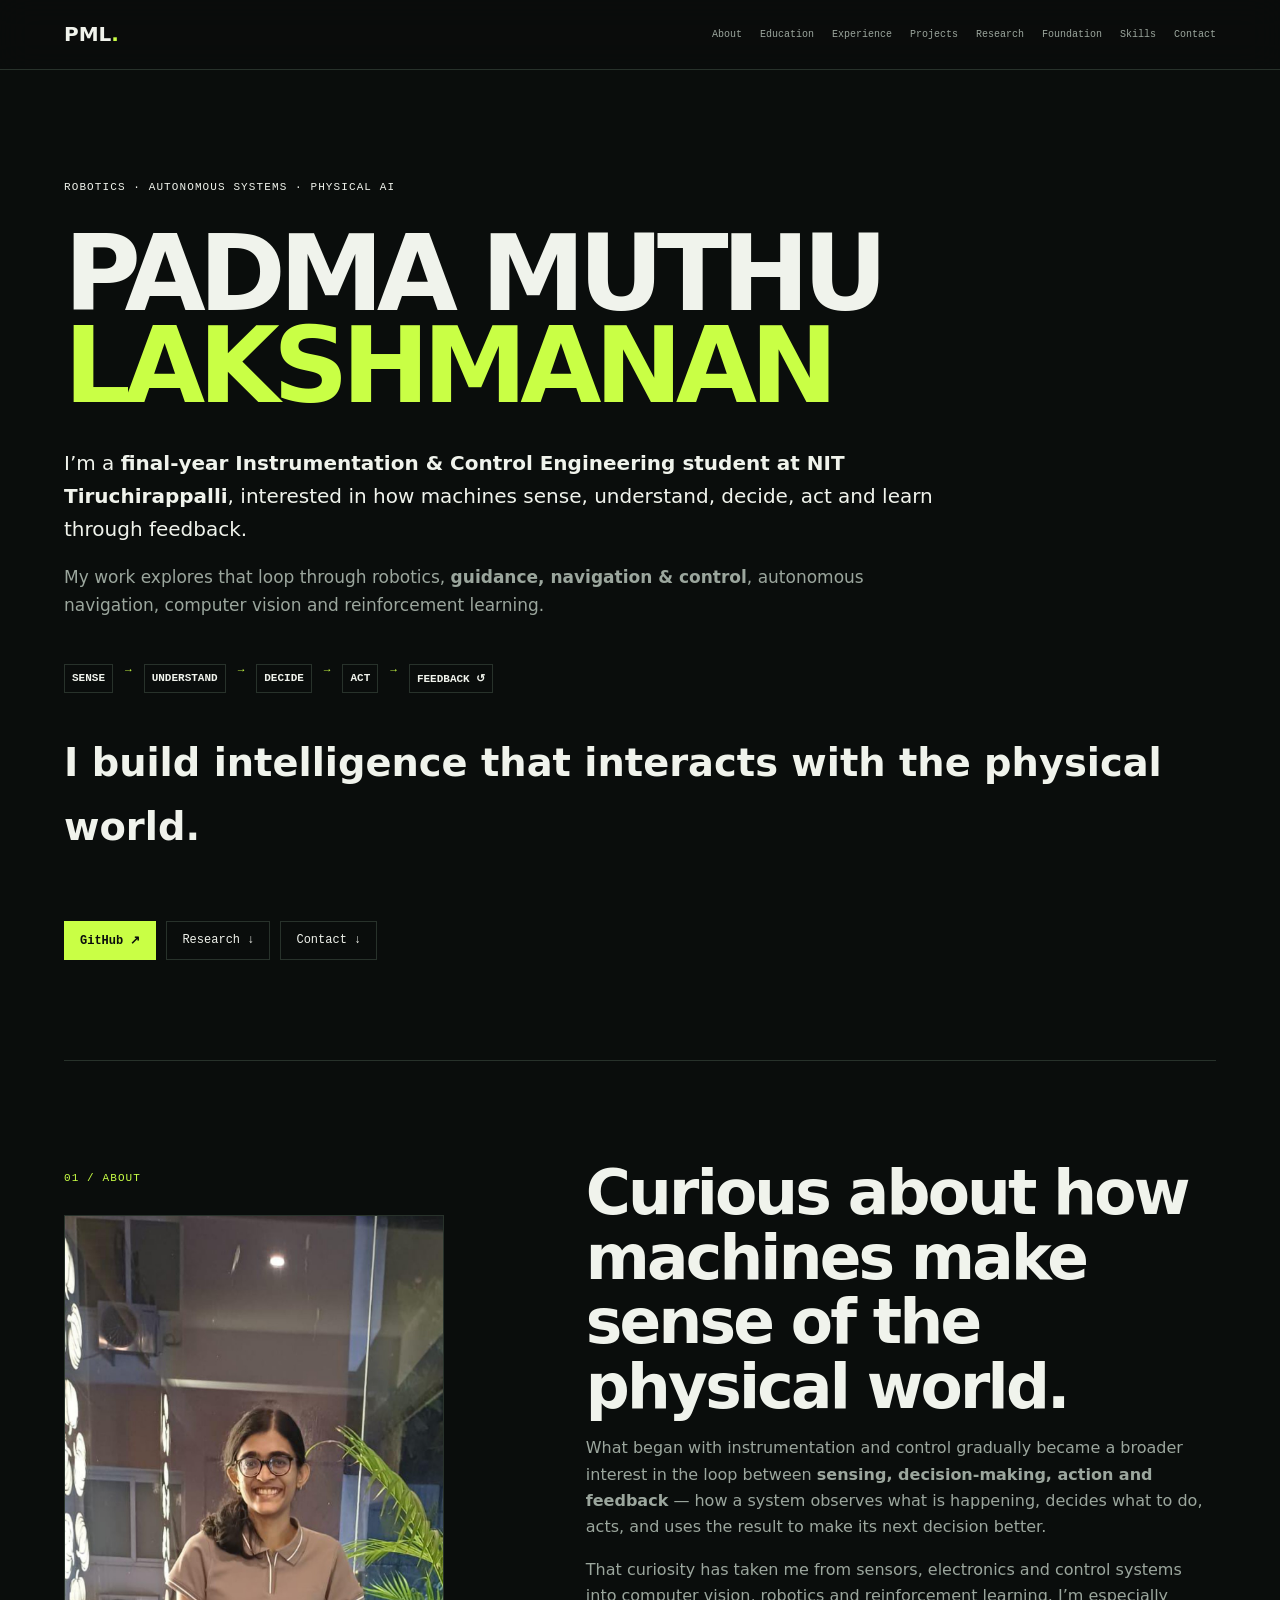
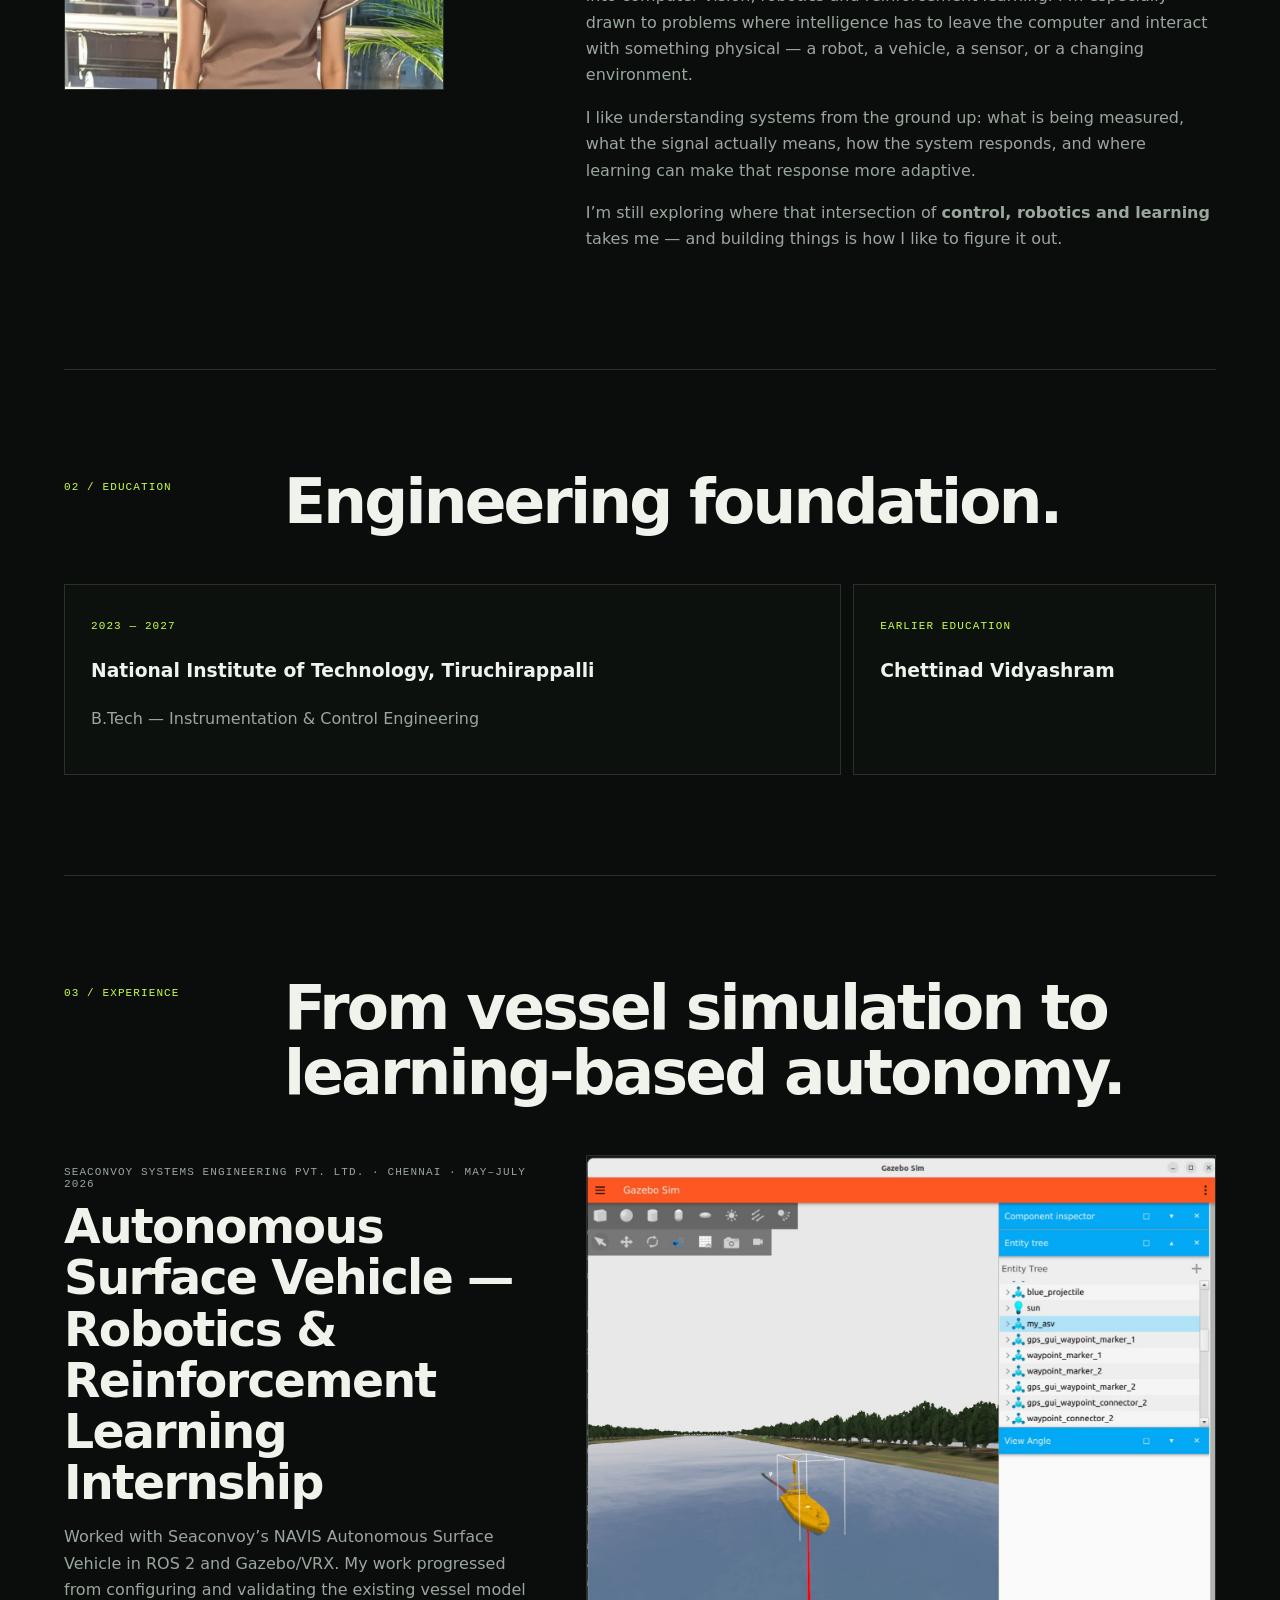
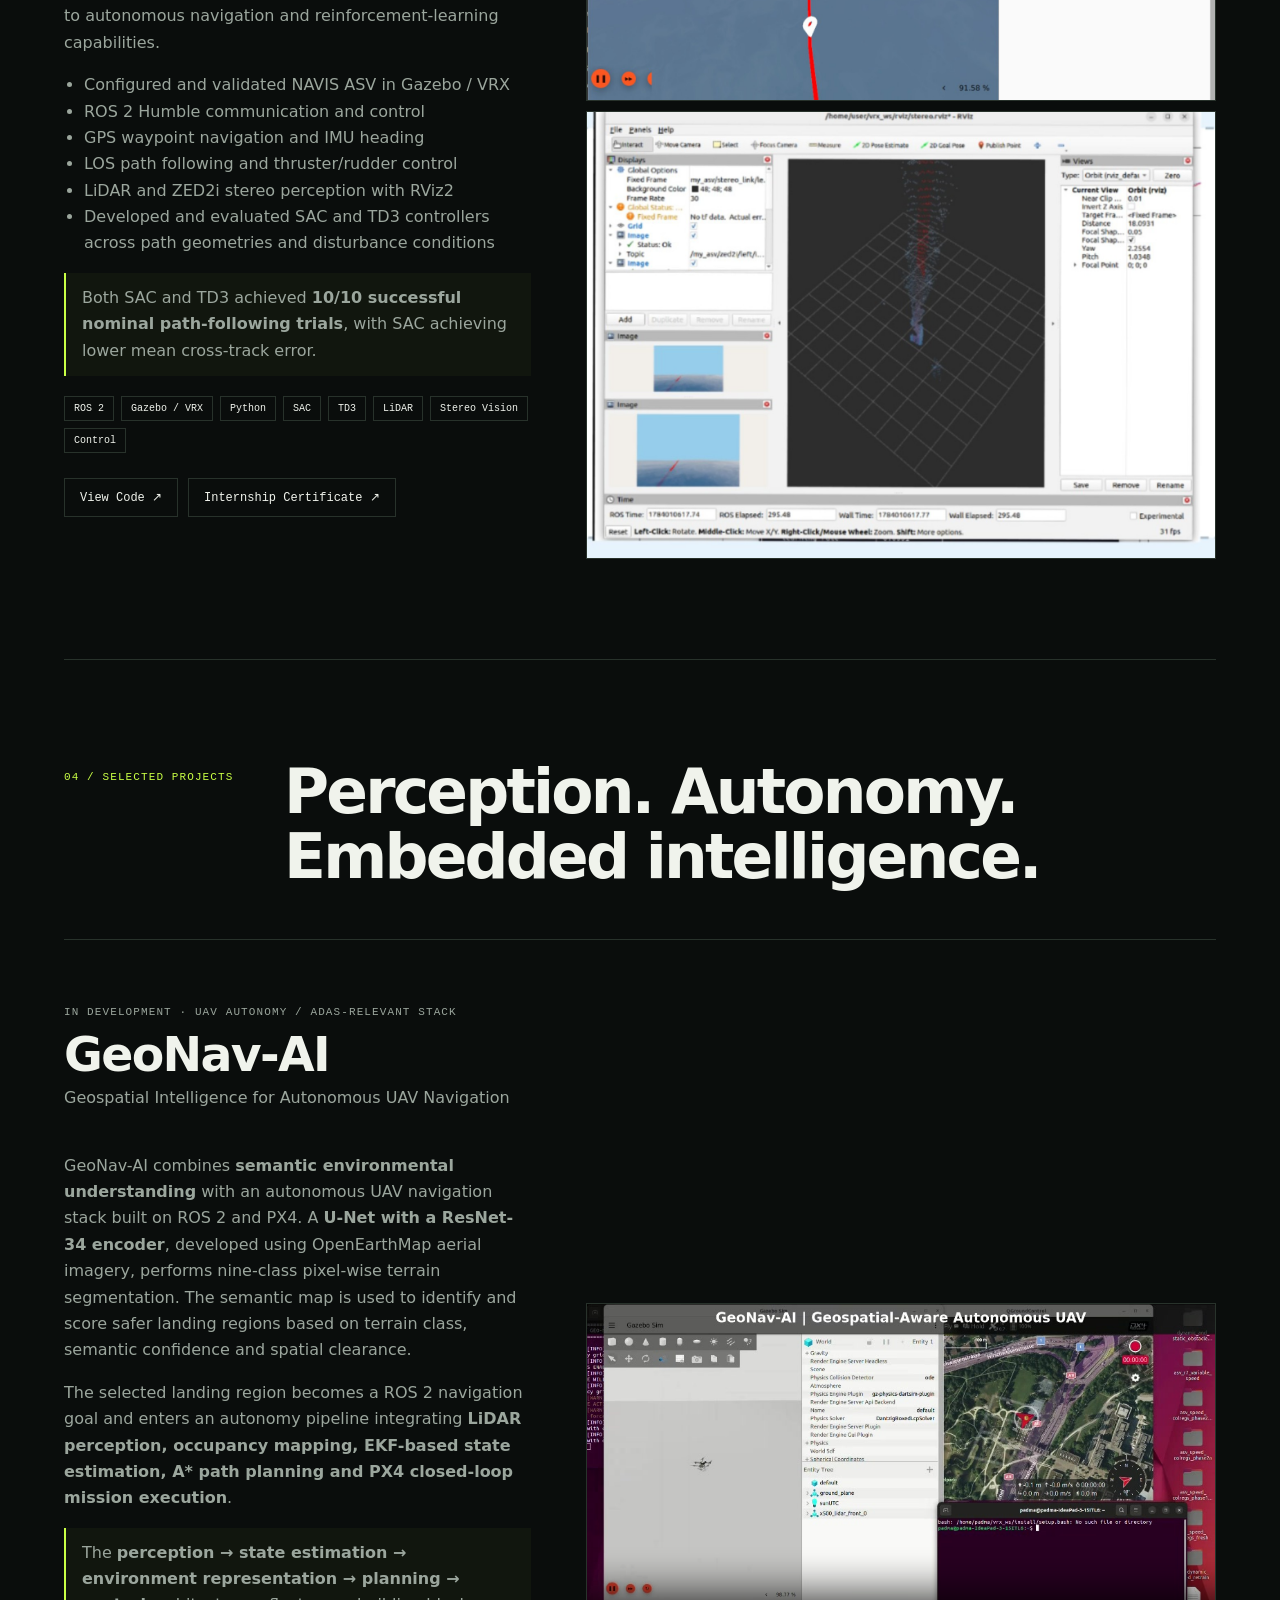
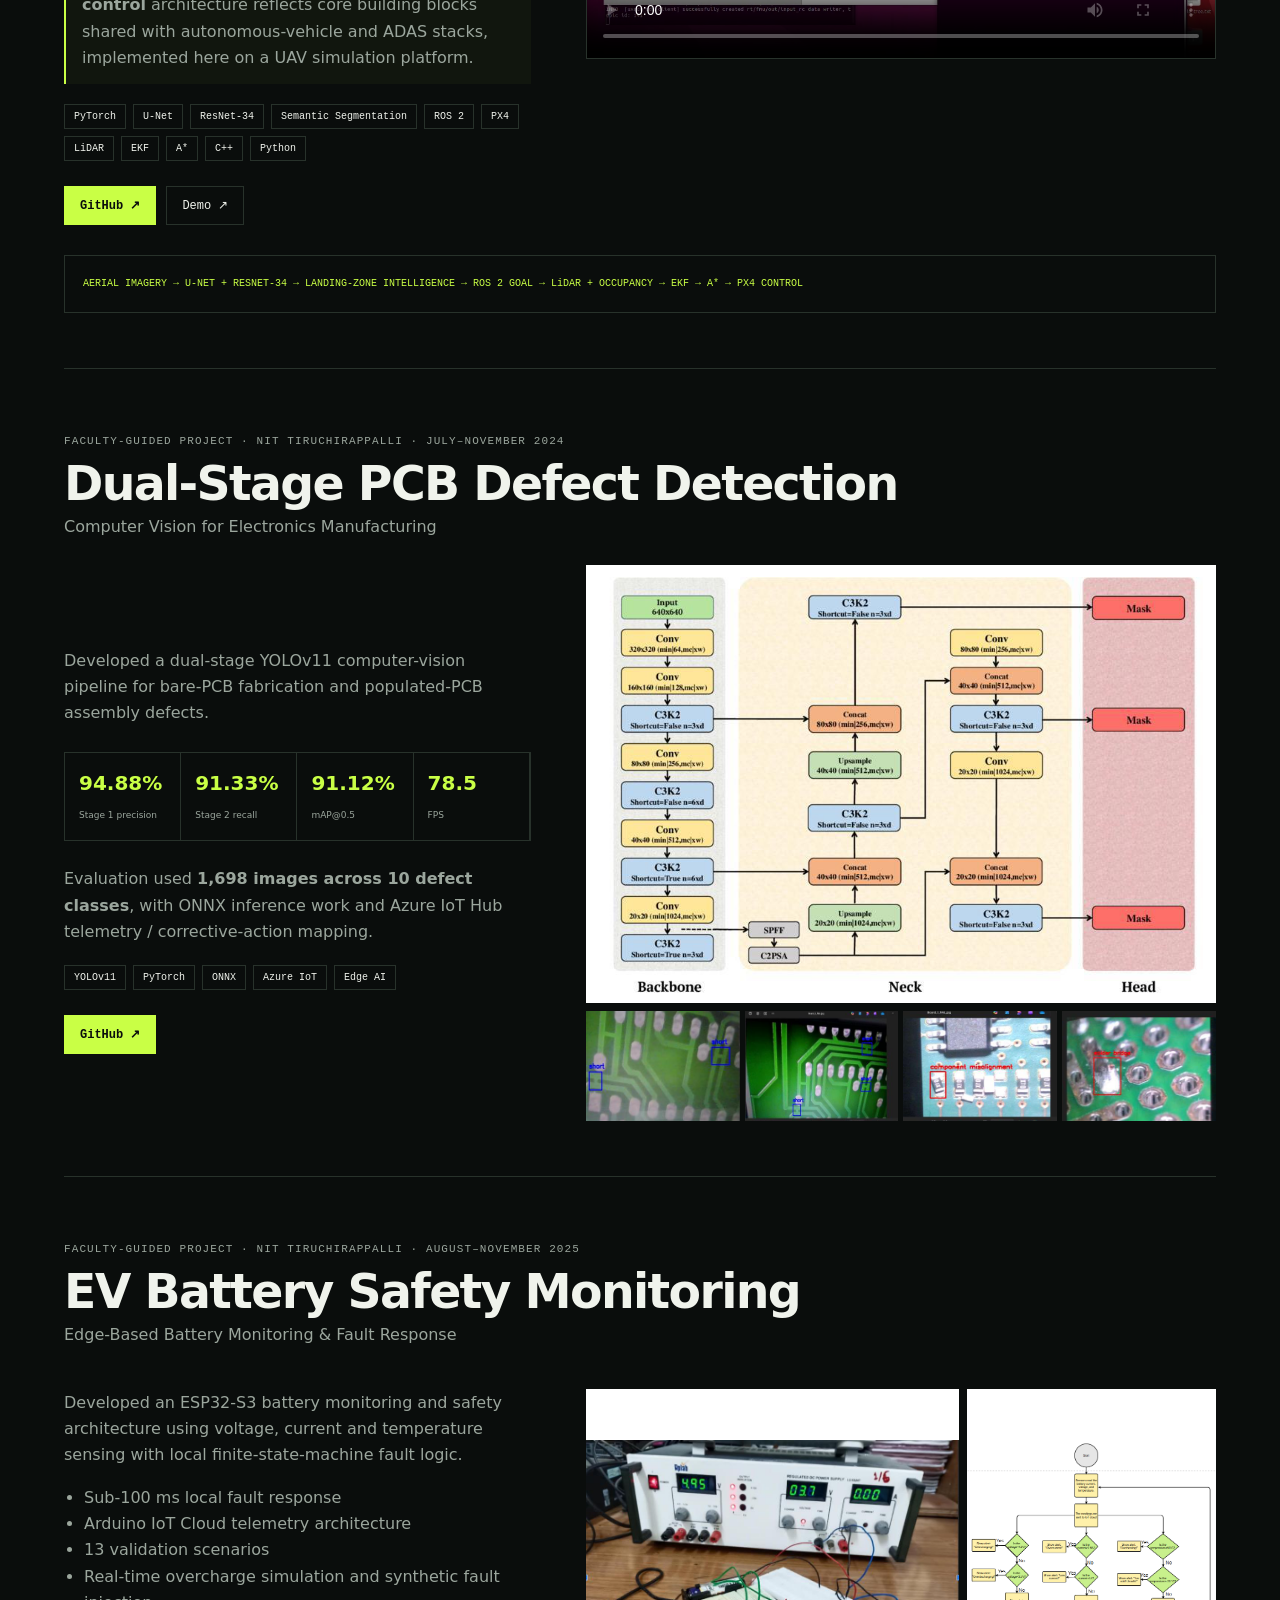
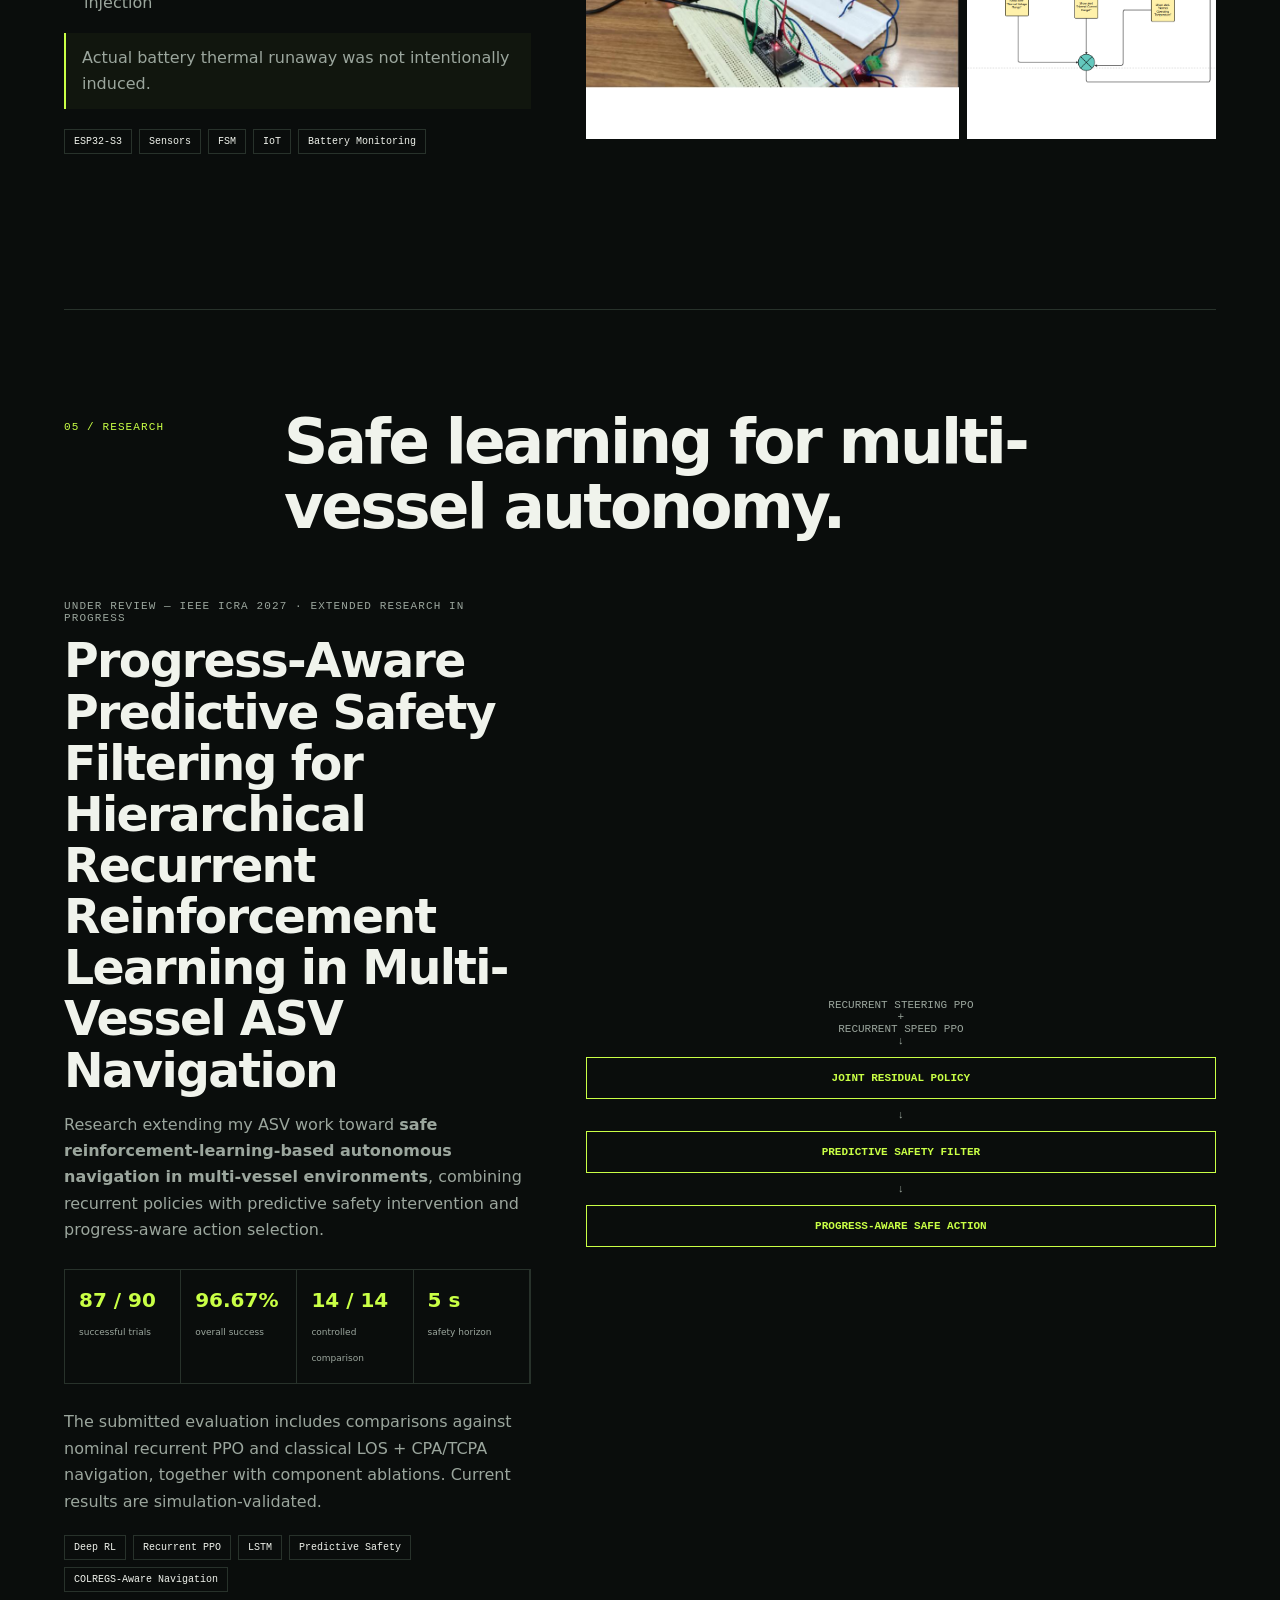
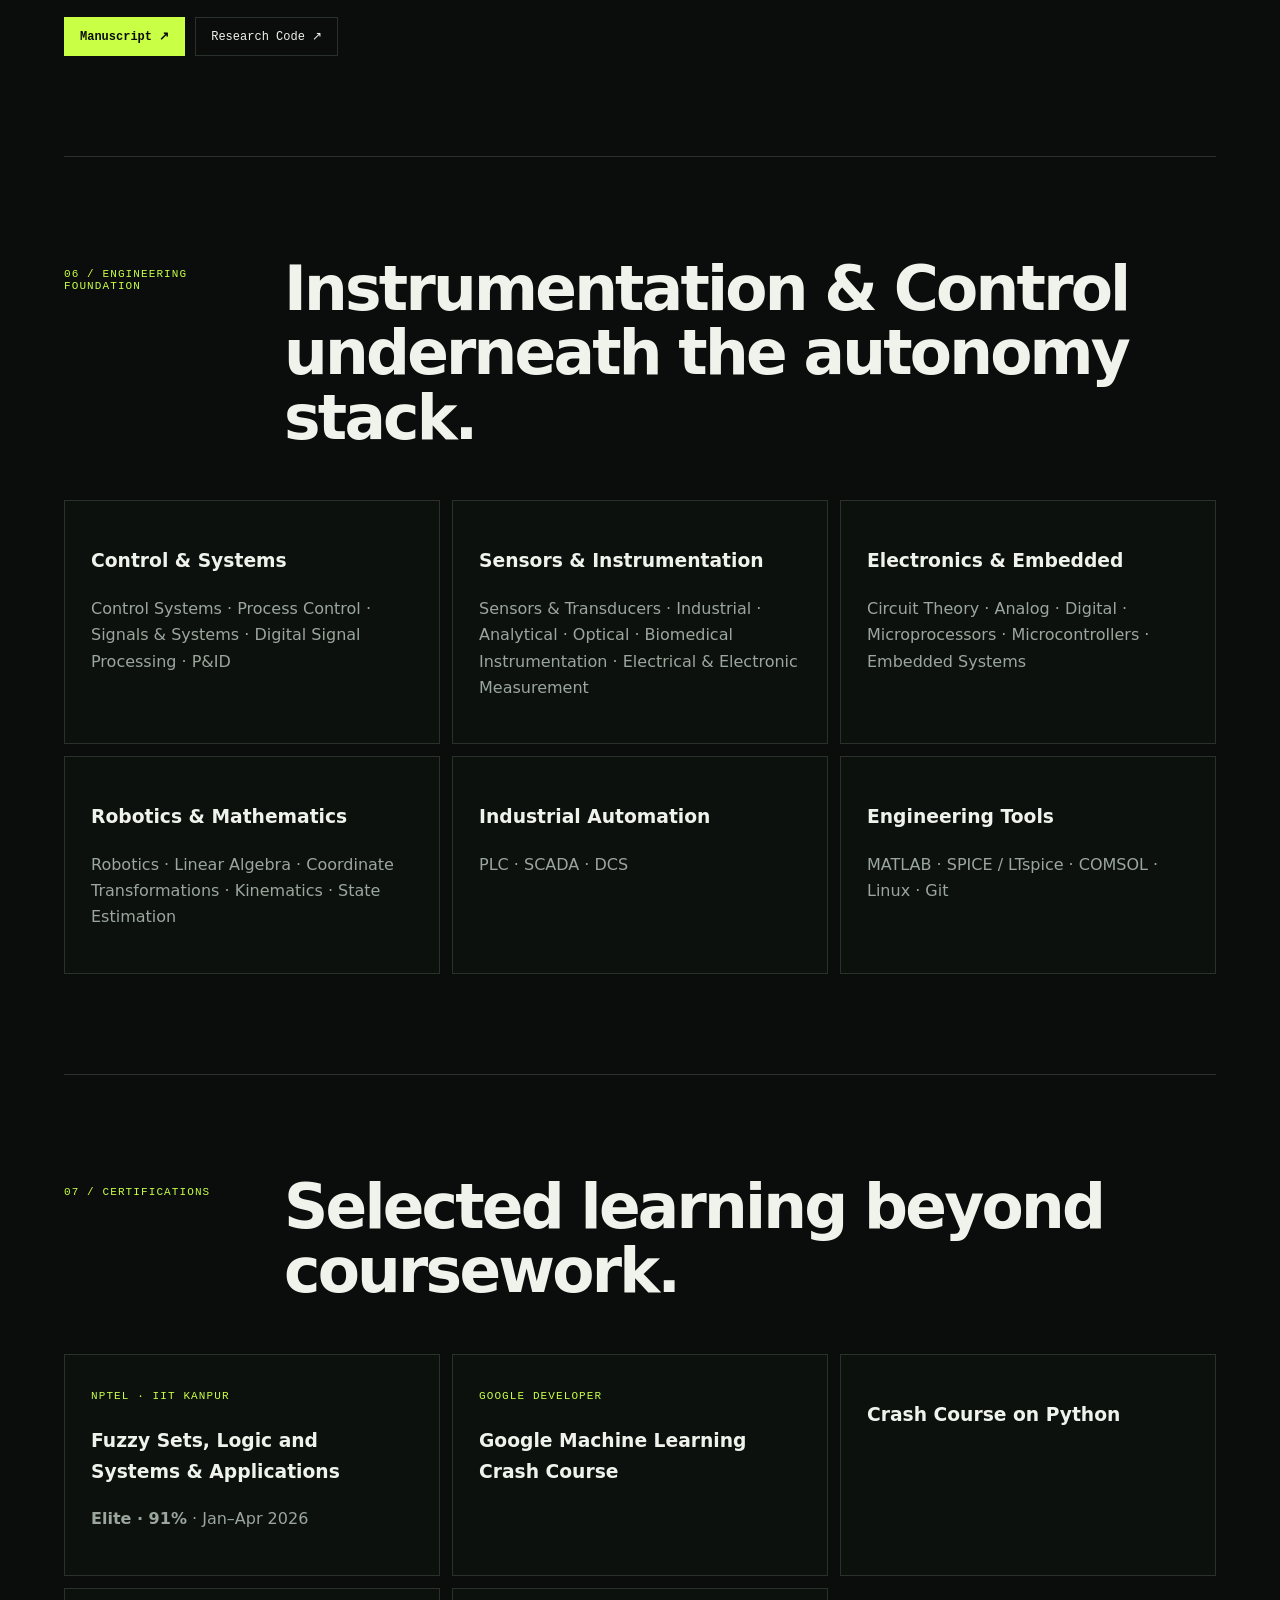
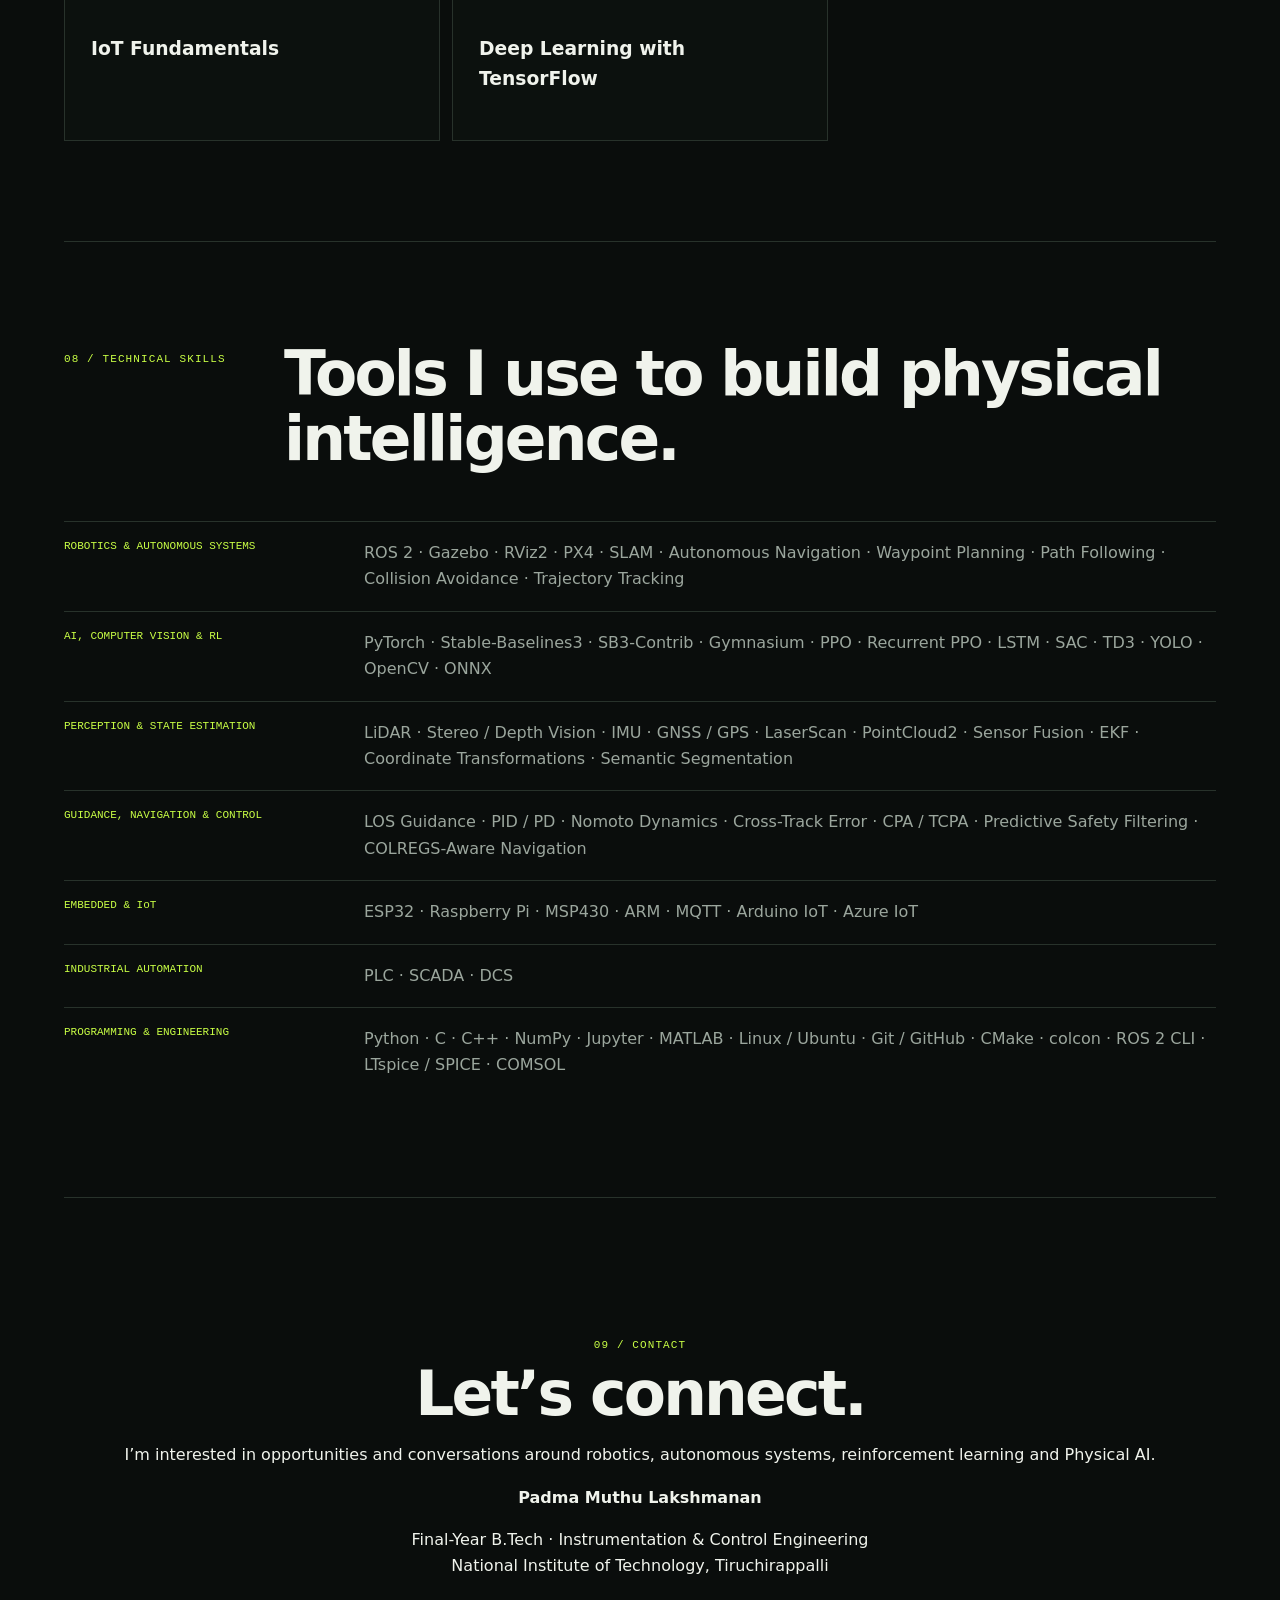
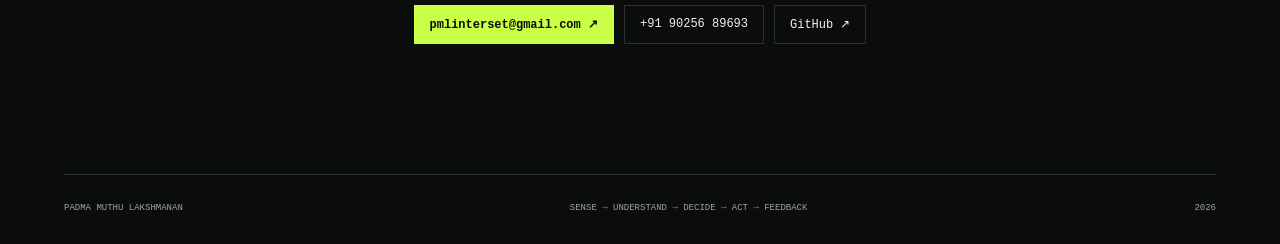
==== index.html @ 785130b7 "Add files via upload" ====
<!doctype html><html lang="en"><head><meta charset="utf-8"><meta name="viewport" content="width=device-width,initial-scale=1"><meta name="description" content="Padma Muthu Lakshmanan — Robotics, Autonomous Systems and Physical AI"><title>Padma Muthu Lakshmanan | Robotics · Autonomous Systems · Physical AI</title><link rel="stylesheet" href="styles.css"></head><body>
<header><a class="logo" href="#home">PML<span>.</span></a><button class="menu" aria-label="Open navigation">MENU</button><nav><a href="#about">About</a><a href="#education">Education</a><a href="#experience">Experience</a><a href="#projects">Projects</a><a href="#research">Research</a><a href="#foundation">Foundation</a><a href="#skills">Skills</a><a href="#contact">Contact</a></nav></header>
<main>
<section id="home" class="hero"><p class="eyebrow">ROBOTICS · AUTONOMOUS SYSTEMS · PHYSICAL AI</p><h1>Padma Muthu<br><span>Lakshmanan</span></h1><p class="heroText">I’m a <strong>final-year Instrumentation &amp; Control Engineering student at NIT Tiruchirappalli</strong>, interested in how machines sense, understand, decide, act and learn through feedback.</p><p class="heroSub">My work explores that loop through robotics, <strong>guidance, navigation &amp; control</strong>, autonomous navigation, computer vision and reinforcement learning.</p><div class="loop"><b>SENSE</b><i>→</i><b>UNDERSTAND</b><i>→</i><b>DECIDE</b><i>→</i><b>ACT</b><i>→</i><b>FEEDBACK ↺</b></div><p class="statement">I build intelligence that interacts with the physical world.</p><div class="actions"><a class="btn primary" href="https://github.com/Padma1320" target="_blank">GitHub ↗</a><a class="btn" href="#research">Research ↓</a><a class="btn" href="#contact">Contact ↓</a></div></section>
<section id="about" class="split"><div><p class="sectionNo">01 / ABOUT</p><img class="portrait" src="portrait.jpg" alt="Padma Muthu Lakshmanan"></div><div class="prose"><h2>Curious about how machines make sense of the physical world.</h2><p>What began with instrumentation and control gradually became a broader interest in the loop between <strong>sensing, decision-making, action and feedback</strong> — how a system observes what is happening, decides what to do, acts, and uses the result to make its next decision better.</p><p>That curiosity has taken me from sensors, electronics and control systems into computer vision, robotics and reinforcement learning. I’m especially drawn to problems where intelligence has to leave the computer and interact with something physical — a robot, a vehicle, a sensor, or a changing environment.</p><p>I like understanding systems from the ground up: what is being measured, what the signal actually means, how the system responds, and where learning can make that response more adaptive.</p><p>I’m still exploring where that intersection of <strong>control, robotics and learning</strong> takes me — and building things is how I like to figure it out.</p></div></section>
<section id="education"><div class="sectionHead"><p class="sectionNo">02 / EDUCATION</p><h2>Engineering foundation.</h2></div><div class="cards"><article><small>2023 — 2027</small><h3>National Institute of Technology, Tiruchirappalli</h3><p>B.Tech — Instrumentation &amp; Control Engineering</p></article><article><small>EARLIER EDUCATION</small><h3>Chettinad Vidyashram</h3></article></div></section>
<section id="experience"><div class="sectionHead"><p class="sectionNo">03 / EXPERIENCE</p><h2>From vessel simulation to learning-based autonomy.</h2></div><article class="feature"><div><p class="status">SEACONVOY SYSTEMS ENGINEERING PVT. LTD. · CHENNAI · MAY–JULY 2026</p><h3>Autonomous Surface Vehicle — Robotics &amp; Reinforcement Learning Internship</h3><p>Worked with Seaconvoy’s NAVIS Autonomous Surface Vehicle in ROS 2 and Gazebo/VRX. My work progressed from configuring and validating the existing vessel model to autonomous navigation and reinforcement-learning capabilities.</p><ul><li>Configured and validated NAVIS ASV in Gazebo / VRX</li><li>ROS 2 Humble communication and control</li><li>GPS waypoint navigation and IMU heading</li><li>LOS path following and thruster/rudder control</li><li>LiDAR and ZED2i stereo perception with RViz2</li><li>Developed and evaluated SAC and TD3 controllers across path geometries and disturbance conditions</li></ul><p class="callout">Both SAC and TD3 achieved <strong>10/10 successful nominal path-following trials</strong>, with SAC achieving lower mean cross-track error.</p><div class="tags"><span>ROS 2</span><span>Gazebo / VRX</span><span>Python</span><span>SAC</span><span>TD3</span><span>LiDAR</span><span>Stereo Vision</span><span>Control</span></div><div class="actions"><a class="btn" href="https://github.com/Padma1320/Autonomous-surface-vehicle-in-VRX-internship-" target="_blank">View Code ↗</a><a class="btn" href="seaconvoy-internship-certificate.pdf" target="_blank">Internship Certificate ↗</a></div></div><div class="visuals"><img src="asv-waypoint.jpg" alt="NAVIS ASV waypoint navigation"><img src="asv-rviz.jpg" alt="ASV perception in RViz"></div></article></section>
<section id="projects"><div class="sectionHead"><p class="sectionNo">04 / SELECTED PROJECTS</p><h2>Perception. Autonomy. Embedded intelligence.</h2></div>
<article class="project"><p class="status">IN DEVELOPMENT · UAV AUTONOMY / ADAS-RELEVANT STACK</p><h3>GeoNav-AI</h3><h4>Geospatial Intelligence for Autonomous UAV Navigation</h4><div class="two"><div><p>GeoNav-AI combines <strong>semantic environmental understanding</strong> with an autonomous UAV navigation stack built on ROS 2 and PX4. A <strong>U-Net with a ResNet-34 encoder</strong>, developed using OpenEarthMap aerial imagery, performs nine-class pixel-wise terrain segmentation. The semantic map is used to identify and score safer landing regions based on terrain class, semantic confidence and spatial clearance.</p><p>The selected landing region becomes a ROS 2 navigation goal and enters an autonomy pipeline integrating <strong>LiDAR perception, occupancy mapping, EKF-based state estimation, A* path planning and PX4 closed-loop mission execution</strong>.</p><p class="callout">The <strong>perception → state estimation → environment representation → planning → control</strong> architecture reflects core building blocks shared with autonomous-vehicle and ADAS stacks, implemented here on a UAV simulation platform.</p><div class="tags"><span>PyTorch</span><span>U-Net</span><span>ResNet-34</span><span>Semantic Segmentation</span><span>ROS 2</span><span>PX4</span><span>LiDAR</span><span>EKF</span><span>A*</span><span>C++</span><span>Python</span></div><div class="actions"><a class="btn primary" href="https://github.com/Padma1320/geonavigation-for-aerial-drone" target="_blank">GitHub ↗</a><a class="btn" href="geonav-demo.mp4" target="_blank">Demo ↗</a></div></div><video controls playsinline poster="geonav-poster.jpg"><source src="geonav-demo.mp4" type="video/mp4"></video></div><div class="pipeline">AERIAL IMAGERY → U-NET + RESNET-34 → LANDING-ZONE INTELLIGENCE → ROS 2 GOAL → LiDAR + OCCUPANCY → EKF → A* → PX4 CONTROL</div></article>
<article class="project"><p class="status">FACULTY-GUIDED PROJECT · NIT TIRUCHIRAPPALLI · JULY–NOVEMBER 2024</p><h3>Dual-Stage PCB Defect Detection</h3><h4>Computer Vision for Electronics Manufacturing</h4><div class="two"><div><p>Developed a dual-stage YOLOv11 computer-vision pipeline for bare-PCB fabrication and populated-PCB assembly defects.</p><div class="stats"><div><b>94.88%</b><span>Stage 1 precision</span></div><div><b>91.33%</b><span>Stage 2 recall</span></div><div><b>91.12%</b><span>mAP@0.5</span></div><div><b>78.5</b><span>FPS</span></div></div><p>Evaluation used <strong>1,698 images across 10 defect classes</strong>, with ONNX inference work and Azure IoT Hub telemetry / corrective-action mapping.</p><div class="tags"><span>YOLOv11</span><span>PyTorch</span><span>ONNX</span><span>Azure IoT</span><span>Edge AI</span></div><div class="actions"><a class="btn primary" href="https://github.com/Padma1320/pcb-defect-detection-yolov11-iot" target="_blank">GitHub ↗</a></div></div><div class="pcb"><img src="pcb-pipeline.png" alt="PCB pipeline"><div><img src="pcb-detect-1.png"><img src="pcb-detect-2.png"><img src="pcb-detect-3.png"><img src="pcb-detect-4.png"></div></div></div></article>
<article class="project"><p class="status">FACULTY-GUIDED PROJECT · NIT TIRUCHIRAPPALLI · AUGUST–NOVEMBER 2025</p><h3>EV Battery Safety Monitoring</h3><h4>Edge-Based Battery Monitoring &amp; Fault Response</h4><div class="two"><div><p>Developed an ESP32-S3 battery monitoring and safety architecture using voltage, current and temperature sensing with local finite-state-machine fault logic.</p><ul><li>Sub-100 ms local fault response</li><li>Arduino IoT Cloud telemetry architecture</li><li>13 validation scenarios</li><li>Real-time overcharge simulation and synthetic fault injection</li></ul><p class="callout">Actual battery thermal runaway was not intentionally induced.</p><div class="tags"><span>ESP32-S3</span><span>Sensors</span><span>FSM</span><span>IoT</span><span>Battery Monitoring</span></div></div><div class="ev"><img src="ev-hardware.png" alt="EV hardware"><img src="ev-fsm.png" alt="EV FSM"></div></div></article></section>
<section id="research"><div class="sectionHead"><p class="sectionNo">05 / RESEARCH</p><h2>Safe learning for multi-vessel autonomy.</h2></div><article class="feature"><div><p class="status">UNDER REVIEW — IEEE ICRA 2027 · EXTENDED RESEARCH IN PROGRESS</p><h3>Progress-Aware Predictive Safety Filtering for Hierarchical Recurrent Reinforcement Learning in Multi-Vessel ASV Navigation</h3><p>Research extending my ASV work toward <strong>safe reinforcement-learning-based autonomous navigation in multi-vessel environments</strong>, combining recurrent policies with predictive safety intervention and progress-aware action selection.</p><div class="stats"><div><b>87 / 90</b><span>successful trials</span></div><div><b>96.67%</b><span>overall success</span></div><div><b>14 / 14</b><span>controlled comparison</span></div><div><b>5 s</b><span>safety horizon</span></div></div><p>The submitted evaluation includes comparisons against nominal recurrent PPO and classical LOS + CPA/TCPA navigation, together with component ablations. Current results are simulation-validated.</p><div class="tags"><span>Deep RL</span><span>Recurrent PPO</span><span>LSTM</span><span>Predictive Safety</span><span>COLREGS-Aware Navigation</span></div><div class="actions"><a class="btn primary" href="asv-research-paper.pdf" target="_blank">Manuscript ↗</a><a class="btn" href="https://github.com/Padma1320/ASV-Collision-Avoidance" target="_blank">Research Code ↗</a></div></div><div class="arch">RECURRENT STEERING PPO<br>+<br>RECURRENT SPEED PPO<br>↓<strong>JOINT RESIDUAL POLICY</strong>↓<strong>PREDICTIVE SAFETY FILTER</strong>↓<strong>PROGRESS-AWARE SAFE ACTION</strong></div></article></section>
<section id="foundation"><div class="sectionHead"><p class="sectionNo">06 / ENGINEERING FOUNDATION</p><h2>Instrumentation &amp; Control underneath the autonomy stack.</h2></div><div class="cards three"><article><h3>Control &amp; Systems</h3><p>Control Systems · Process Control · Signals &amp; Systems · Digital Signal Processing · P&amp;ID</p></article><article><h3>Sensors &amp; Instrumentation</h3><p>Sensors &amp; Transducers · Industrial · Analytical · Optical · Biomedical Instrumentation · Electrical &amp; Electronic Measurement</p></article><article><h3>Electronics &amp; Embedded</h3><p>Circuit Theory · Analog · Digital · Microprocessors · Microcontrollers · Embedded Systems</p></article><article><h3>Robotics &amp; Mathematics</h3><p>Robotics · Linear Algebra · Coordinate Transformations · Kinematics · State Estimation</p></article><article><h3>Industrial Automation</h3><p>PLC · SCADA · DCS</p></article><article><h3>Engineering Tools</h3><p>MATLAB · SPICE / LTspice · COMSOL · Linux · Git</p></article></div></section>
<section id="certifications"><div class="sectionHead"><p class="sectionNo">07 / CERTIFICATIONS</p><h2>Selected learning beyond coursework.</h2></div><div class="cards three"><article><small>NPTEL · IIT KANPUR</small><h3>Fuzzy Sets, Logic and Systems &amp; Applications</h3><p><strong>Elite · 91%</strong> · Jan–Apr 2026</p></article><article><small>GOOGLE DEVELOPER</small><h3>Google Machine Learning Crash Course</h3></article><article><h3>Crash Course on Python</h3></article><article><h3>IoT Fundamentals</h3></article><article><h3>Deep Learning with TensorFlow</h3></article></div></section>
<section id="skills"><div class="sectionHead"><p class="sectionNo">08 / TECHNICAL SKILLS</p><h2>Tools I use to build physical intelligence.</h2></div><div class="skills"><div><b>ROBOTICS &amp; AUTONOMOUS SYSTEMS</b><p>ROS 2 · Gazebo · RViz2 · PX4 · SLAM · Autonomous Navigation · Waypoint Planning · Path Following · Collision Avoidance · Trajectory Tracking</p></div><div><b>AI, COMPUTER VISION &amp; RL</b><p>PyTorch · Stable-Baselines3 · SB3-Contrib · Gymnasium · PPO · Recurrent PPO · LSTM · SAC · TD3 · YOLO · OpenCV · ONNX</p></div><div><b>PERCEPTION &amp; STATE ESTIMATION</b><p>LiDAR · Stereo / Depth Vision · IMU · GNSS / GPS · LaserScan · PointCloud2 · Sensor Fusion · EKF · Coordinate Transformations · Semantic Segmentation</p></div><div><b>GUIDANCE, NAVIGATION &amp; CONTROL</b><p>LOS Guidance · PID / PD · Nomoto Dynamics · Cross-Track Error · CPA / TCPA · Predictive Safety Filtering · COLREGS-Aware Navigation</p></div><div><b>EMBEDDED &amp; IoT</b><p>ESP32 · Raspberry Pi · MSP430 · ARM · MQTT · Arduino IoT · Azure IoT</p></div><div><b>INDUSTRIAL AUTOMATION</b><p>PLC · SCADA · DCS</p></div><div><b>PROGRAMMING &amp; ENGINEERING</b><p>Python · C · C++ · NumPy · Jupyter · MATLAB · Linux / Ubuntu · Git / GitHub · CMake · colcon · ROS 2 CLI · LTspice / SPICE · COMSOL</p></div></div></section>
<section id="contact" class="contact"><p class="sectionNo">09 / CONTACT</p><h2>Let’s connect.</h2><p>I’m interested in opportunities and conversations around robotics, autonomous systems, reinforcement learning and Physical AI.</p><strong>Padma Muthu Lakshmanan</strong><p>Final-Year B.Tech · Instrumentation &amp; Control Engineering<br>National Institute of Technology, Tiruchirappalli</p><div class="actions center"><a class="btn primary" href="mailto:pmlinterset@gmail.com">pmlinterset@gmail.com ↗</a><a class="btn" href="tel:+919025689693">+91 90256 89693</a><a class="btn" href="https://github.com/Padma1320" target="_blank">GitHub ↗</a></div></section>
</main><footer><span>PADMA MUTHU LAKSHMANAN</span><span>SENSE → UNDERSTAND → DECIDE → ACT → FEEDBACK</span><span>2026</span></footer><script src="script.js"></script></body></html>
---- styles.css ----
:root{--bg:#0a0d0c;--panel:#101512;--ink:#f0f3ec;--muted:#9ba69d;--line:#28322b;--accent:#c9ff45;--max:1280px}*{box-sizing:border-box}html{scroll-behavior:smooth}body{margin:0;background:var(--bg);color:var(--ink);font-family:Inter,system-ui,-apple-system,sans-serif;line-height:1.65}body:before{content:"";position:fixed;inset:0;pointer-events:none;opacity:.1;background-image:linear-gradient(rgba(255,255,255,.035) 1px,transparent 1px),linear-gradient(90deg,rgba(255,255,255,.035) 1px,transparent 1px);background-size:44px 44px}header{height:70px;display:flex;align-items:center;justify-content:space-between;padding:0 max(5vw,calc((100vw - var(--max))/2));position:sticky;top:0;z-index:30;border-bottom:1px solid var(--line);background:rgba(10,13,12,.9);backdrop-filter:blur(16px)}.logo{font-weight:900;color:var(--ink);text-decoration:none;font-size:20px}.logo span,.sectionNo,.status,small{color:var(--accent)}nav{display:flex;gap:18px}nav a{font:10px ui-monospace,monospace;color:var(--muted);text-decoration:none}.menu{display:none;background:none;border:1px solid var(--line);color:var(--ink);padding:8px}main,footer{max-width:var(--max);margin:auto;padding-left:5vw;padding-right:5vw}section{padding:100px 0;border-bottom:1px solid var(--line);scroll-margin-top:70px}.hero{min-height:calc(100vh - 70px);display:flex;flex-direction:column;justify-content:center}.eyebrow,.sectionNo,.status,small{font:11px ui-monospace,monospace;letter-spacing:.1em}.hero h1{font-size:clamp(56px,8.2vw,118px);line-height:.88;letter-spacing:-.065em;margin:24px 0 34px;text-transform:uppercase}.hero h1 span{color:var(--accent)}.heroText{max-width:900px;font-size:20px;margin:0}.heroSub{max-width:850px;color:var(--muted);font-size:17px}.statement{font-size:clamp(23px,3vw,40px);font-weight:700}.loop{display:flex;gap:12px;flex-wrap:wrap;margin-top:28px;font:11px ui-monospace,monospace}.loop b{border:1px solid var(--line);padding:7px}.loop i{color:var(--accent)}.actions{display:flex;gap:10px;flex-wrap:wrap;margin-top:25px}.btn{border:1px solid var(--line);padding:11px 15px;color:var(--ink);text-decoration:none;font:12px ui-monospace,monospace}.btn.primary{background:var(--accent);color:#0a0d0c;border-color:var(--accent);font-weight:800}.split,.feature,.two{display:grid;grid-template-columns:1fr 1.35fr;gap:55px}.portrait{width:100%;max-width:380px;aspect-ratio:4/5;object-fit:cover;border:1px solid var(--line);margin-top:20px}.prose h2,.sectionHead h2,.contact h2{font-size:clamp(36px,4.8vw,66px);line-height:1.05;letter-spacing:-.045em;margin:0}.prose p,.feature p,.project p,.cards p,.skills p{color:var(--muted)}.sectionHead{display:grid;grid-template-columns:180px 1fr;gap:40px;margin-bottom:50px}.cards{display:grid;grid-template-columns:1.5fr .7fr;gap:12px}.cards.three{grid-template-columns:repeat(3,1fr)}.cards article{border:1px solid var(--line);background:rgba(16,21,18,.55);padding:26px}.feature h3,.project h3{font-size:clamp(30px,3.7vw,50px);line-height:1.08;letter-spacing:-.035em;margin:10px 0}.project{padding:55px 0;border-top:1px solid var(--line)}.project h4{color:var(--muted);font-weight:500;margin-top:-5px}.visuals{display:grid;gap:10px}.visuals img{width:100%;border:1px solid var(--line)}ul{color:var(--muted);padding-left:20px}.callout{border-left:2px solid var(--accent);padding:12px 16px;background:rgba(201,255,69,.035)}.tags{display:flex;gap:7px;flex-wrap:wrap;margin-top:20px}.tags span{border:1px solid var(--line);padding:6px 9px;font:10px ui-monospace,monospace}.two{align-items:center;margin-top:25px}.two video{width:100%;border:1px solid var(--line)}.pipeline{margin-top:30px;border:1px solid var(--line);padding:18px;color:var(--accent);font:10px ui-monospace,monospace;line-height:2}.stats{display:grid;grid-template-columns:repeat(4,1fr);border:1px solid var(--line);margin:25px 0}.stats div{padding:14px;border-right:1px solid var(--line)}.stats b{display:block;color:var(--accent);font-size:20px}.stats span{font-size:9px;color:var(--muted)}.pcb>img{width:100%;background:white}.pcb>div{display:grid;grid-template-columns:repeat(4,1fr);gap:5px}.pcb>div img{width:100%;height:110px;object-fit:cover}.ev{display:grid;grid-template-columns:1.2fr .8fr;gap:8px}.ev img{width:100%;height:350px;object-fit:contain;background:white}.arch{display:flex;flex-direction:column;gap:10px;text-align:center;justify-content:center;color:var(--muted);font:11px ui-monospace,monospace}.arch strong{border:1px solid var(--accent);padding:14px;color:var(--accent)}.skills>div{display:grid;grid-template-columns:280px 1fr;border-top:1px solid var(--line);padding:18px 0;gap:20px}.skills b{font:11px ui-monospace,monospace;color:var(--accent)}.skills p{margin:0}.contact{text-align:center;padding:130px 0}.center{justify-content:center}footer{padding-top:28px;padding-bottom:28px;display:flex;justify-content:space-between;color:var(--muted);font:9px ui-monospace,monospace}.reveal{opacity:.12;transform:translateY(16px);transition:.65s}.reveal.seen{opacity:1;transform:none}@media(max-width:900px){.menu{display:block}nav{display:none;position:absolute;top:69px;left:0;right:0;background:var(--bg);padding:20px 5vw;flex-direction:column}nav.open{display:flex}.hero{min-height:auto}.split,.feature,.two,.sectionHead{grid-template-columns:1fr}.cards,.cards.three{grid-template-columns:1fr}.stats{grid-template-columns:1fr 1fr}.ev{grid-template-columns:1fr}.ev img{height:auto}.skills>div{grid-template-columns:1fr}.sectionHead{gap:8px}footer{flex-direction:column;gap:8px}}@media(prefers-reduced-motion:reduce){.reveal{opacity:1;transform:none;transition:none}}
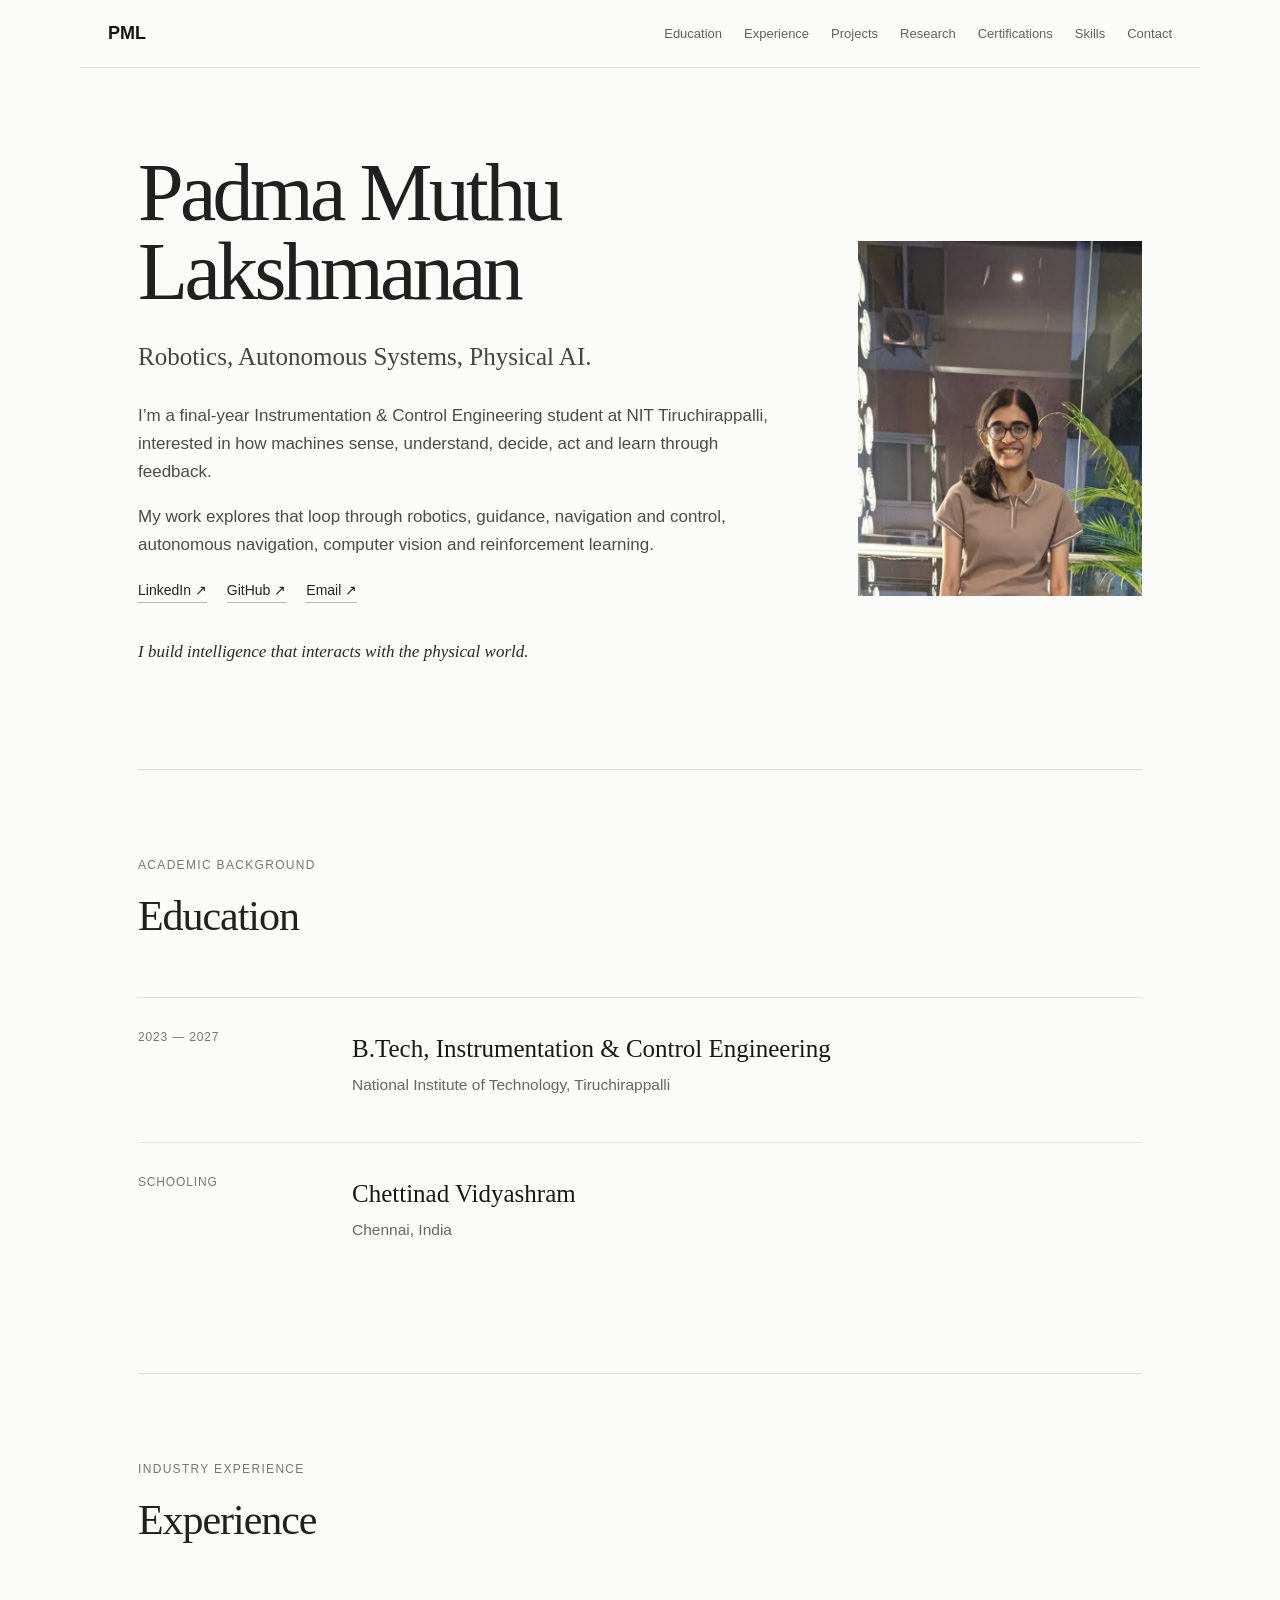
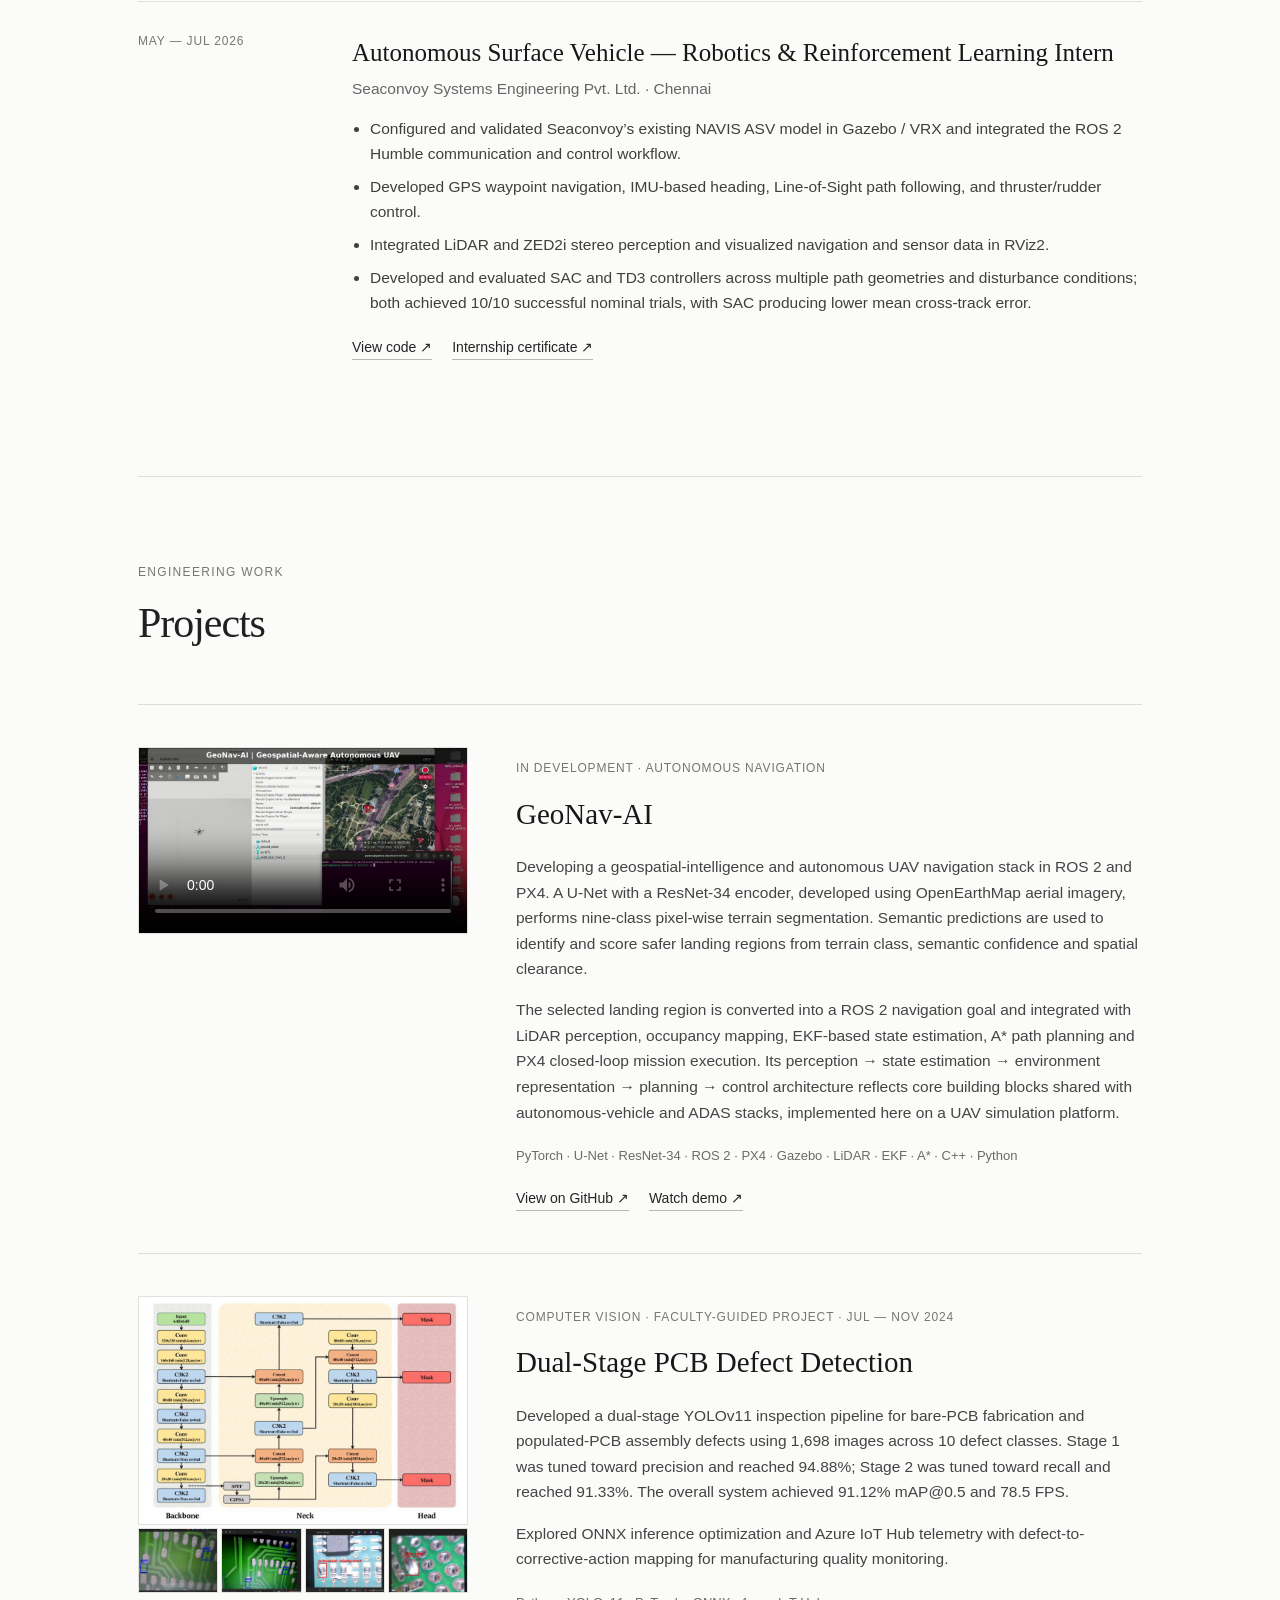
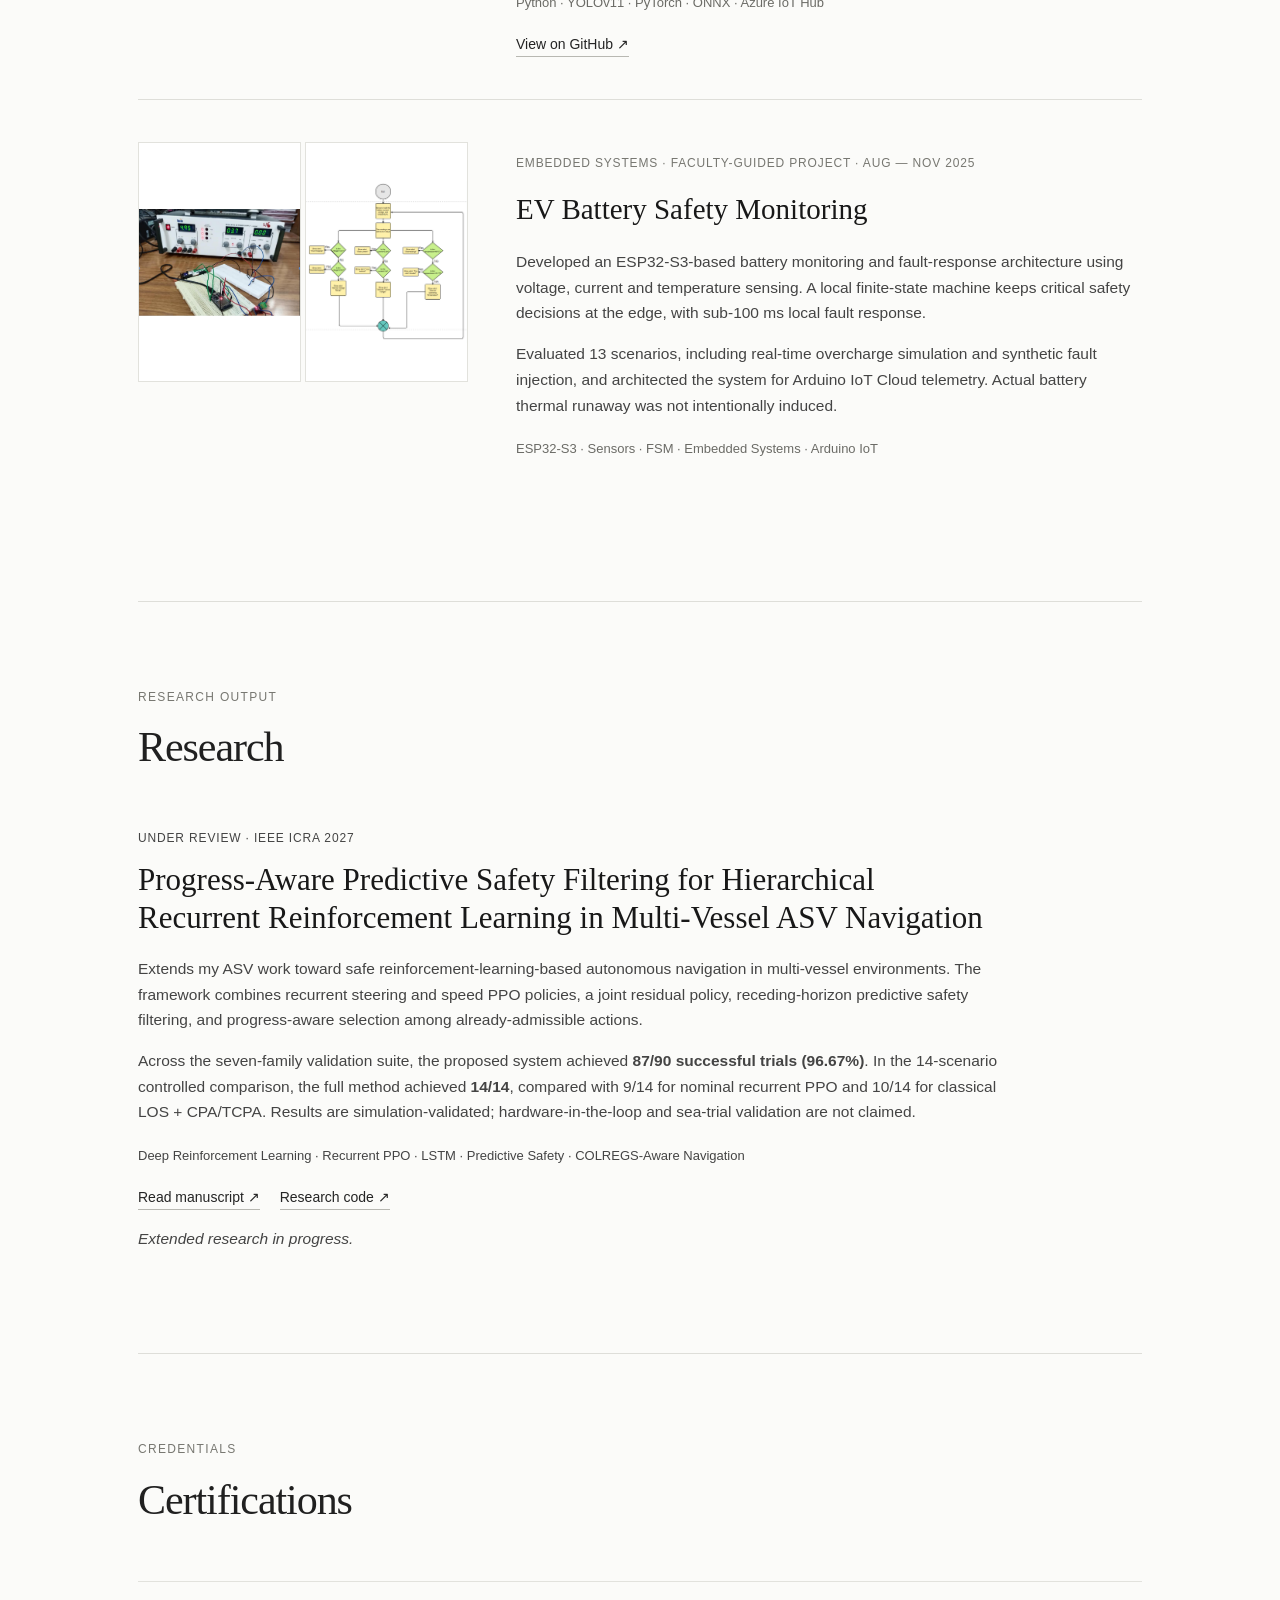
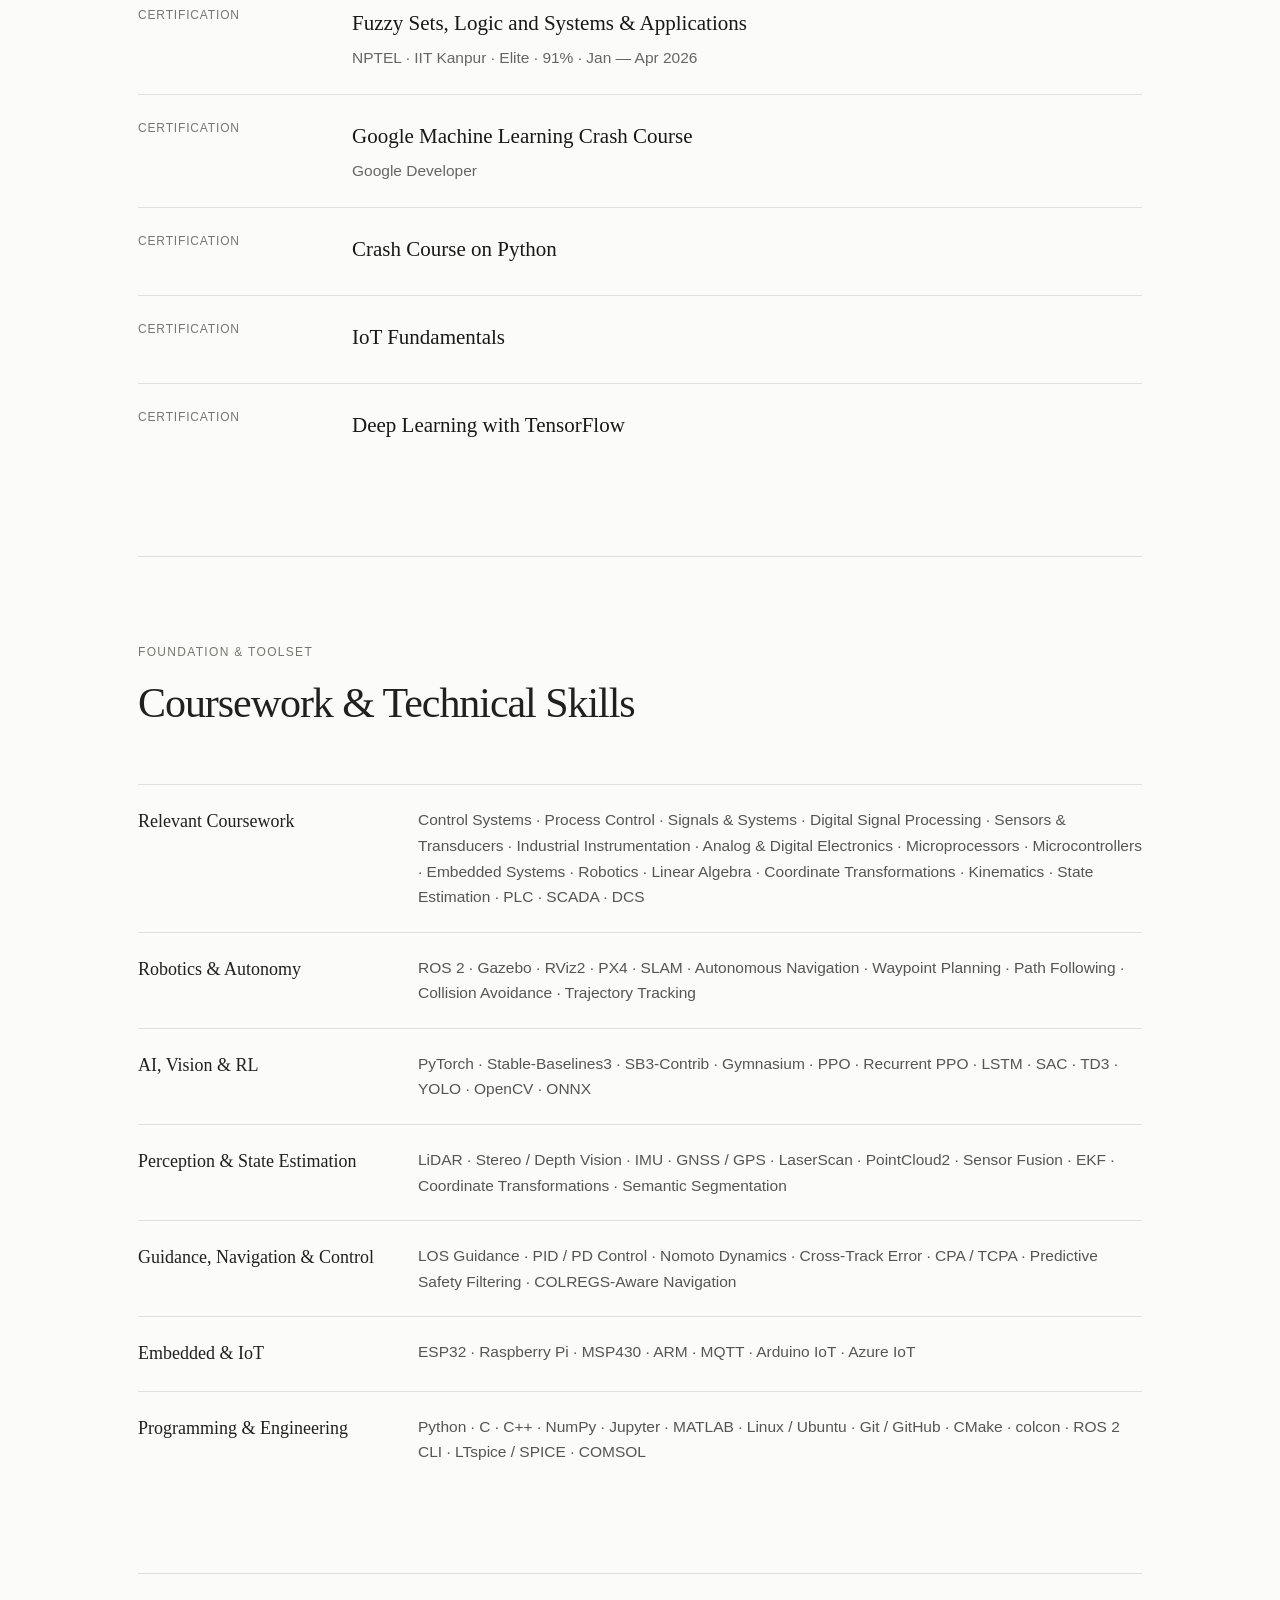
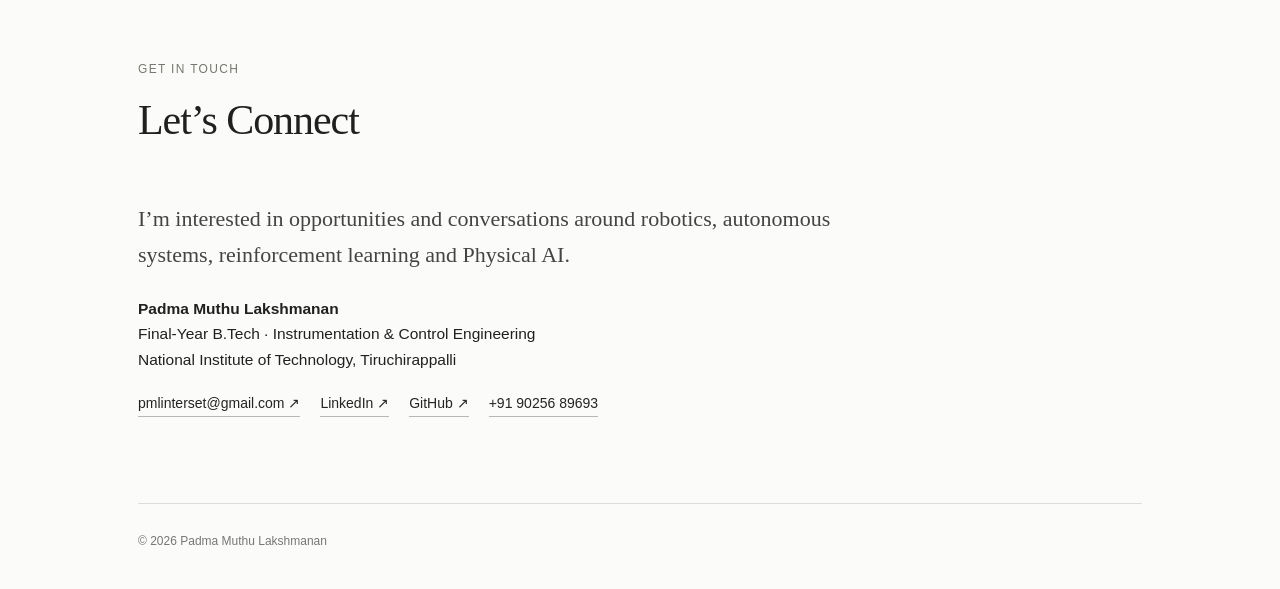
==== commit d407c7d4: "Add files via upload" ====
--- a/index.html
+++ b/index.html
@@ -1,17 +1,83 @@
-<!doctype html><html lang="en"><head><meta charset="utf-8"><meta name="viewport" content="width=device-width,initial-scale=1"><meta name="description" content="Padma Muthu Lakshmanan — Robotics, Autonomous Systems and Physical AI"><title>Padma Muthu Lakshmanan | Robotics · Autonomous Systems · Physical AI</title><link rel="stylesheet" href="styles.css"></head><body>
-<header><a class="logo" href="#home">PML<span>.</span></a><button class="menu" aria-label="Open navigation">MENU</button><nav><a href="#about">About</a><a href="#education">Education</a><a href="#experience">Experience</a><a href="#projects">Projects</a><a href="#research">Research</a><a href="#foundation">Foundation</a><a href="#skills">Skills</a><a href="#contact">Contact</a></nav></header>
+<!doctype html>
+<html lang="en">
+<head>
+<meta charset="utf-8"><meta name="viewport" content="width=device-width,initial-scale=1">
+<meta name="description" content="Padma Muthu Lakshmanan — Robotics, Autonomous Systems and Physical AI">
+<title>Padma Muthu Lakshmanan</title><link rel="stylesheet" href="styles.css">
+</head>
+<body>
+<header class="site-header"><a class="brand" href="#home">PML</a><button class="menu" aria-label="Open navigation">Menu</button>
+<nav><a href="#education">Education</a><a href="#experience">Experience</a><a href="#projects">Projects</a><a href="#research">Research</a><a href="#certifications">Certifications</a><a href="#skills">Skills</a><a href="#contact">Contact</a></nav></header>
+
 <main>
-<section id="home" class="hero"><p class="eyebrow">ROBOTICS · AUTONOMOUS SYSTEMS · PHYSICAL AI</p><h1>Padma Muthu<br><span>Lakshmanan</span></h1><p class="heroText">I’m a <strong>final-year Instrumentation &amp; Control Engineering student at NIT Tiruchirappalli</strong>, interested in how machines sense, understand, decide, act and learn through feedback.</p><p class="heroSub">My work explores that loop through robotics, <strong>guidance, navigation &amp; control</strong>, autonomous navigation, computer vision and reinforcement learning.</p><div class="loop"><b>SENSE</b><i>→</i><b>UNDERSTAND</b><i>→</i><b>DECIDE</b><i>→</i><b>ACT</b><i>→</i><b>FEEDBACK ↺</b></div><p class="statement">I build intelligence that interacts with the physical world.</p><div class="actions"><a class="btn primary" href="https://github.com/Padma1320" target="_blank">GitHub ↗</a><a class="btn" href="#research">Research ↓</a><a class="btn" href="#contact">Contact ↓</a></div></section>
-<section id="about" class="split"><div><p class="sectionNo">01 / ABOUT</p><img class="portrait" src="portrait.jpg" alt="Padma Muthu Lakshmanan"></div><div class="prose"><h2>Curious about how machines make sense of the physical world.</h2><p>What began with instrumentation and control gradually became a broader interest in the loop between <strong>sensing, decision-making, action and feedback</strong> — how a system observes what is happening, decides what to do, acts, and uses the result to make its next decision better.</p><p>That curiosity has taken me from sensors, electronics and control systems into computer vision, robotics and reinforcement learning. I’m especially drawn to problems where intelligence has to leave the computer and interact with something physical — a robot, a vehicle, a sensor, or a changing environment.</p><p>I like understanding systems from the ground up: what is being measured, what the signal actually means, how the system responds, and where learning can make that response more adaptive.</p><p>I’m still exploring where that intersection of <strong>control, robotics and learning</strong> takes me — and building things is how I like to figure it out.</p></div></section>
-<section id="education"><div class="sectionHead"><p class="sectionNo">02 / EDUCATION</p><h2>Engineering foundation.</h2></div><div class="cards"><article><small>2023 — 2027</small><h3>National Institute of Technology, Tiruchirappalli</h3><p>B.Tech — Instrumentation &amp; Control Engineering</p></article><article><small>EARLIER EDUCATION</small><h3>Chettinad Vidyashram</h3></article></div></section>
-<section id="experience"><div class="sectionHead"><p class="sectionNo">03 / EXPERIENCE</p><h2>From vessel simulation to learning-based autonomy.</h2></div><article class="feature"><div><p class="status">SEACONVOY SYSTEMS ENGINEERING PVT. LTD. · CHENNAI · MAY–JULY 2026</p><h3>Autonomous Surface Vehicle — Robotics &amp; Reinforcement Learning Internship</h3><p>Worked with Seaconvoy’s NAVIS Autonomous Surface Vehicle in ROS 2 and Gazebo/VRX. My work progressed from configuring and validating the existing vessel model to autonomous navigation and reinforcement-learning capabilities.</p><ul><li>Configured and validated NAVIS ASV in Gazebo / VRX</li><li>ROS 2 Humble communication and control</li><li>GPS waypoint navigation and IMU heading</li><li>LOS path following and thruster/rudder control</li><li>LiDAR and ZED2i stereo perception with RViz2</li><li>Developed and evaluated SAC and TD3 controllers across path geometries and disturbance conditions</li></ul><p class="callout">Both SAC and TD3 achieved <strong>10/10 successful nominal path-following trials</strong>, with SAC achieving lower mean cross-track error.</p><div class="tags"><span>ROS 2</span><span>Gazebo / VRX</span><span>Python</span><span>SAC</span><span>TD3</span><span>LiDAR</span><span>Stereo Vision</span><span>Control</span></div><div class="actions"><a class="btn" href="https://github.com/Padma1320/Autonomous-surface-vehicle-in-VRX-internship-" target="_blank">View Code ↗</a><a class="btn" href="seaconvoy-internship-certificate.pdf" target="_blank">Internship Certificate ↗</a></div></div><div class="visuals"><img src="asv-waypoint.jpg" alt="NAVIS ASV waypoint navigation"><img src="asv-rviz.jpg" alt="ASV perception in RViz"></div></article></section>
-<section id="projects"><div class="sectionHead"><p class="sectionNo">04 / SELECTED PROJECTS</p><h2>Perception. Autonomy. Embedded intelligence.</h2></div>
-<article class="project"><p class="status">IN DEVELOPMENT · UAV AUTONOMY / ADAS-RELEVANT STACK</p><h3>GeoNav-AI</h3><h4>Geospatial Intelligence for Autonomous UAV Navigation</h4><div class="two"><div><p>GeoNav-AI combines <strong>semantic environmental understanding</strong> with an autonomous UAV navigation stack built on ROS 2 and PX4. A <strong>U-Net with a ResNet-34 encoder</strong>, developed using OpenEarthMap aerial imagery, performs nine-class pixel-wise terrain segmentation. The semantic map is used to identify and score safer landing regions based on terrain class, semantic confidence and spatial clearance.</p><p>The selected landing region becomes a ROS 2 navigation goal and enters an autonomy pipeline integrating <strong>LiDAR perception, occupancy mapping, EKF-based state estimation, A* path planning and PX4 closed-loop mission execution</strong>.</p><p class="callout">The <strong>perception → state estimation → environment representation → planning → control</strong> architecture reflects core building blocks shared with autonomous-vehicle and ADAS stacks, implemented here on a UAV simulation platform.</p><div class="tags"><span>PyTorch</span><span>U-Net</span><span>ResNet-34</span><span>Semantic Segmentation</span><span>ROS 2</span><span>PX4</span><span>LiDAR</span><span>EKF</span><span>A*</span><span>C++</span><span>Python</span></div><div class="actions"><a class="btn primary" href="https://github.com/Padma1320/geonavigation-for-aerial-drone" target="_blank">GitHub ↗</a><a class="btn" href="geonav-demo.mp4" target="_blank">Demo ↗</a></div></div><video controls playsinline poster="geonav-poster.jpg"><source src="geonav-demo.mp4" type="video/mp4"></video></div><div class="pipeline">AERIAL IMAGERY → U-NET + RESNET-34 → LANDING-ZONE INTELLIGENCE → ROS 2 GOAL → LiDAR + OCCUPANCY → EKF → A* → PX4 CONTROL</div></article>
-<article class="project"><p class="status">FACULTY-GUIDED PROJECT · NIT TIRUCHIRAPPALLI · JULY–NOVEMBER 2024</p><h3>Dual-Stage PCB Defect Detection</h3><h4>Computer Vision for Electronics Manufacturing</h4><div class="two"><div><p>Developed a dual-stage YOLOv11 computer-vision pipeline for bare-PCB fabrication and populated-PCB assembly defects.</p><div class="stats"><div><b>94.88%</b><span>Stage 1 precision</span></div><div><b>91.33%</b><span>Stage 2 recall</span></div><div><b>91.12%</b><span>mAP@0.5</span></div><div><b>78.5</b><span>FPS</span></div></div><p>Evaluation used <strong>1,698 images across 10 defect classes</strong>, with ONNX inference work and Azure IoT Hub telemetry / corrective-action mapping.</p><div class="tags"><span>YOLOv11</span><span>PyTorch</span><span>ONNX</span><span>Azure IoT</span><span>Edge AI</span></div><div class="actions"><a class="btn primary" href="https://github.com/Padma1320/pcb-defect-detection-yolov11-iot" target="_blank">GitHub ↗</a></div></div><div class="pcb"><img src="pcb-pipeline.png" alt="PCB pipeline"><div><img src="pcb-detect-1.png"><img src="pcb-detect-2.png"><img src="pcb-detect-3.png"><img src="pcb-detect-4.png"></div></div></div></article>
-<article class="project"><p class="status">FACULTY-GUIDED PROJECT · NIT TIRUCHIRAPPALLI · AUGUST–NOVEMBER 2025</p><h3>EV Battery Safety Monitoring</h3><h4>Edge-Based Battery Monitoring &amp; Fault Response</h4><div class="two"><div><p>Developed an ESP32-S3 battery monitoring and safety architecture using voltage, current and temperature sensing with local finite-state-machine fault logic.</p><ul><li>Sub-100 ms local fault response</li><li>Arduino IoT Cloud telemetry architecture</li><li>13 validation scenarios</li><li>Real-time overcharge simulation and synthetic fault injection</li></ul><p class="callout">Actual battery thermal runaway was not intentionally induced.</p><div class="tags"><span>ESP32-S3</span><span>Sensors</span><span>FSM</span><span>IoT</span><span>Battery Monitoring</span></div></div><div class="ev"><img src="ev-hardware.png" alt="EV hardware"><img src="ev-fsm.png" alt="EV FSM"></div></div></article></section>
-<section id="research"><div class="sectionHead"><p class="sectionNo">05 / RESEARCH</p><h2>Safe learning for multi-vessel autonomy.</h2></div><article class="feature"><div><p class="status">UNDER REVIEW — IEEE ICRA 2027 · EXTENDED RESEARCH IN PROGRESS</p><h3>Progress-Aware Predictive Safety Filtering for Hierarchical Recurrent Reinforcement Learning in Multi-Vessel ASV Navigation</h3><p>Research extending my ASV work toward <strong>safe reinforcement-learning-based autonomous navigation in multi-vessel environments</strong>, combining recurrent policies with predictive safety intervention and progress-aware action selection.</p><div class="stats"><div><b>87 / 90</b><span>successful trials</span></div><div><b>96.67%</b><span>overall success</span></div><div><b>14 / 14</b><span>controlled comparison</span></div><div><b>5 s</b><span>safety horizon</span></div></div><p>The submitted evaluation includes comparisons against nominal recurrent PPO and classical LOS + CPA/TCPA navigation, together with component ablations. Current results are simulation-validated.</p><div class="tags"><span>Deep RL</span><span>Recurrent PPO</span><span>LSTM</span><span>Predictive Safety</span><span>COLREGS-Aware Navigation</span></div><div class="actions"><a class="btn primary" href="asv-research-paper.pdf" target="_blank">Manuscript ↗</a><a class="btn" href="https://github.com/Padma1320/ASV-Collision-Avoidance" target="_blank">Research Code ↗</a></div></div><div class="arch">RECURRENT STEERING PPO<br>+<br>RECURRENT SPEED PPO<br>↓<strong>JOINT RESIDUAL POLICY</strong>↓<strong>PREDICTIVE SAFETY FILTER</strong>↓<strong>PROGRESS-AWARE SAFE ACTION</strong></div></article></section>
-<section id="foundation"><div class="sectionHead"><p class="sectionNo">06 / ENGINEERING FOUNDATION</p><h2>Instrumentation &amp; Control underneath the autonomy stack.</h2></div><div class="cards three"><article><h3>Control &amp; Systems</h3><p>Control Systems · Process Control · Signals &amp; Systems · Digital Signal Processing · P&amp;ID</p></article><article><h3>Sensors &amp; Instrumentation</h3><p>Sensors &amp; Transducers · Industrial · Analytical · Optical · Biomedical Instrumentation · Electrical &amp; Electronic Measurement</p></article><article><h3>Electronics &amp; Embedded</h3><p>Circuit Theory · Analog · Digital · Microprocessors · Microcontrollers · Embedded Systems</p></article><article><h3>Robotics &amp; Mathematics</h3><p>Robotics · Linear Algebra · Coordinate Transformations · Kinematics · State Estimation</p></article><article><h3>Industrial Automation</h3><p>PLC · SCADA · DCS</p></article><article><h3>Engineering Tools</h3><p>MATLAB · SPICE / LTspice · COMSOL · Linux · Git</p></article></div></section>
-<section id="certifications"><div class="sectionHead"><p class="sectionNo">07 / CERTIFICATIONS</p><h2>Selected learning beyond coursework.</h2></div><div class="cards three"><article><small>NPTEL · IIT KANPUR</small><h3>Fuzzy Sets, Logic and Systems &amp; Applications</h3><p><strong>Elite · 91%</strong> · Jan–Apr 2026</p></article><article><small>GOOGLE DEVELOPER</small><h3>Google Machine Learning Crash Course</h3></article><article><h3>Crash Course on Python</h3></article><article><h3>IoT Fundamentals</h3></article><article><h3>Deep Learning with TensorFlow</h3></article></div></section>
-<section id="skills"><div class="sectionHead"><p class="sectionNo">08 / TECHNICAL SKILLS</p><h2>Tools I use to build physical intelligence.</h2></div><div class="skills"><div><b>ROBOTICS &amp; AUTONOMOUS SYSTEMS</b><p>ROS 2 · Gazebo · RViz2 · PX4 · SLAM · Autonomous Navigation · Waypoint Planning · Path Following · Collision Avoidance · Trajectory Tracking</p></div><div><b>AI, COMPUTER VISION &amp; RL</b><p>PyTorch · Stable-Baselines3 · SB3-Contrib · Gymnasium · PPO · Recurrent PPO · LSTM · SAC · TD3 · YOLO · OpenCV · ONNX</p></div><div><b>PERCEPTION &amp; STATE ESTIMATION</b><p>LiDAR · Stereo / Depth Vision · IMU · GNSS / GPS · LaserScan · PointCloud2 · Sensor Fusion · EKF · Coordinate Transformations · Semantic Segmentation</p></div><div><b>GUIDANCE, NAVIGATION &amp; CONTROL</b><p>LOS Guidance · PID / PD · Nomoto Dynamics · Cross-Track Error · CPA / TCPA · Predictive Safety Filtering · COLREGS-Aware Navigation</p></div><div><b>EMBEDDED &amp; IoT</b><p>ESP32 · Raspberry Pi · MSP430 · ARM · MQTT · Arduino IoT · Azure IoT</p></div><div><b>INDUSTRIAL AUTOMATION</b><p>PLC · SCADA · DCS</p></div><div><b>PROGRAMMING &amp; ENGINEERING</b><p>Python · C · C++ · NumPy · Jupyter · MATLAB · Linux / Ubuntu · Git / GitHub · CMake · colcon · ROS 2 CLI · LTspice / SPICE · COMSOL</p></div></div></section>
-<section id="contact" class="contact"><p class="sectionNo">09 / CONTACT</p><h2>Let’s connect.</h2><p>I’m interested in opportunities and conversations around robotics, autonomous systems, reinforcement learning and Physical AI.</p><strong>Padma Muthu Lakshmanan</strong><p>Final-Year B.Tech · Instrumentation &amp; Control Engineering<br>National Institute of Technology, Tiruchirappalli</p><div class="actions center"><a class="btn primary" href="mailto:pmlinterset@gmail.com">pmlinterset@gmail.com ↗</a><a class="btn" href="tel:+919025689693">+91 90256 89693</a><a class="btn" href="https://github.com/Padma1320" target="_blank">GitHub ↗</a></div></section>
-</main><footer><span>PADMA MUTHU LAKSHMANAN</span><span>SENSE → UNDERSTAND → DECIDE → ACT → FEEDBACK</span><span>2026</span></footer><script src="script.js"></script></body></html>+<section id="home" class="hero">
+<div class="hero-copy"><h1>Padma Muthu<br>Lakshmanan</h1><h2>Robotics, Autonomous Systems, Physical AI.</h2>
+<p>I’m a final-year Instrumentation &amp; Control Engineering student at NIT Tiruchirappalli, interested in how machines sense, understand, decide, act and learn through feedback.</p>
+<p>My work explores that loop through robotics, guidance, navigation and control, autonomous navigation, computer vision and reinforcement learning.</p>
+<div class="links"><a href="https://www.linkedin.com/in/padma-muthu-lakshmanan-48a4aa2b0" target="_blank" rel="noreferrer">LinkedIn ↗</a><a href="https://github.com/Padma1320" target="_blank" rel="noreferrer">GitHub ↗</a><a href="mailto:pmlinterset@gmail.com">Email ↗</a></div>
+<p class="hero-note">I build intelligence that interacts with the physical world.</p></div>
+<img class="portrait" src="portrait.jpg" alt="Padma Muthu Lakshmanan">
+</section>
+
+<section id="education"><p class="kicker">Academic Background</p><h2>Education</h2>
+<div class="entry"><div class="date">2023 — 2027</div><div><h3>B.Tech, Instrumentation &amp; Control Engineering</h3><p class="place">National Institute of Technology, Tiruchirappalli</p></div></div>
+<div class="entry"><div class="date">Schooling</div><div><h3>Chettinad Vidyashram</h3><p class="place">Chennai, India</p></div></div>
+</section>
+
+<section id="experience"><p class="kicker">Industry Experience</p><h2>Experience</h2>
+<div class="entry"><div class="date">May — Jul 2026</div><div><h3>Autonomous Surface Vehicle — Robotics &amp; Reinforcement Learning Intern</h3><p class="place">Seaconvoy Systems Engineering Pvt. Ltd. · Chennai</p>
+<ul><li>Configured and validated Seaconvoy’s existing NAVIS ASV model in Gazebo / VRX and integrated the ROS 2 Humble communication and control workflow.</li>
+<li>Developed GPS waypoint navigation, IMU-based heading, Line-of-Sight path following, and thruster/rudder control.</li>
+<li>Integrated LiDAR and ZED2i stereo perception and visualized navigation and sensor data in RViz2.</li>
+<li>Developed and evaluated SAC and TD3 controllers across multiple path geometries and disturbance conditions; both achieved 10/10 successful nominal trials, with SAC producing lower mean cross-track error.</li></ul>
+<div class="links"><a href="https://github.com/Padma1320/Autonomous-surface-vehicle-in-VRX-internship-" target="_blank">View code ↗</a><a href="seaconvoy-internship-certificate.pdf" target="_blank">Internship certificate ↗</a></div>
+</div></div></section>
+
+<section id="projects"><p class="kicker">Engineering Work</p><h2>Projects</h2>
+<article class="project"><div class="project-image"><video controls playsinline preload="metadata" poster="geonav-poster.jpg"><source src="geonav-demo.mp4" type="video/mp4"></video></div><div class="project-copy"><p class="label">In Development · Autonomous Navigation</p><h3>GeoNav-AI</h3>
+<p>Developing a geospatial-intelligence and autonomous UAV navigation stack in ROS 2 and PX4. A U-Net with a ResNet-34 encoder, developed using OpenEarthMap aerial imagery, performs nine-class pixel-wise terrain segmentation. Semantic predictions are used to identify and score safer landing regions from terrain class, semantic confidence and spatial clearance.</p>
+<p>The selected landing region is converted into a ROS 2 navigation goal and integrated with LiDAR perception, occupancy mapping, EKF-based state estimation, A* path planning and PX4 closed-loop mission execution. Its perception → state estimation → environment representation → planning → control architecture reflects core building blocks shared with autonomous-vehicle and ADAS stacks, implemented here on a UAV simulation platform.</p>
+<p class="tech">PyTorch · U-Net · ResNet-34 · ROS 2 · PX4 · Gazebo · LiDAR · EKF · A* · C++ · Python</p>
+<div class="links"><a href="https://github.com/Padma1320/geonavigation-for-aerial-drone" target="_blank">View on GitHub ↗</a><a href="geonav-demo.mp4" target="_blank">Watch demo ↗</a></div></div></article>
+
+<article class="project"><div class="project-image pcb"><img src="pcb-pipeline.png" alt="PCB defect detection pipeline"><div><img src="pcb-detect-1.png" alt=""><img src="pcb-detect-2.png" alt=""><img src="pcb-detect-3.png" alt=""><img src="pcb-detect-4.png" alt=""></div></div><div class="project-copy"><p class="label">Computer Vision · Faculty-Guided Project · Jul — Nov 2024</p><h3>Dual-Stage PCB Defect Detection</h3>
+<p>Developed a dual-stage YOLOv11 inspection pipeline for bare-PCB fabrication and populated-PCB assembly defects using 1,698 images across 10 defect classes. Stage 1 was tuned toward precision and reached 94.88%; Stage 2 was tuned toward recall and reached 91.33%. The overall system achieved 91.12% mAP@0.5 and 78.5 FPS.</p>
+<p>Explored ONNX inference optimization and Azure IoT Hub telemetry with defect-to-corrective-action mapping for manufacturing quality monitoring.</p><p class="tech">Python · YOLOv11 · PyTorch · ONNX · Azure IoT Hub</p>
+<div class="links"><a href="https://github.com/Padma1320/pcb-defect-detection-yolov11-iot" target="_blank">View on GitHub ↗</a></div></div></article>
+
+<article class="project"><div class="project-image ev"><img src="ev-hardware.png" alt="EV battery monitoring hardware"><img src="ev-fsm.png" alt="EV battery safety state machine"></div><div class="project-copy"><p class="label">Embedded Systems · Faculty-Guided Project · Aug — Nov 2025</p><h3>EV Battery Safety Monitoring</h3>
+<p>Developed an ESP32-S3-based battery monitoring and fault-response architecture using voltage, current and temperature sensing. A local finite-state machine keeps critical safety decisions at the edge, with sub-100 ms local fault response.</p>
+<p>Evaluated 13 scenarios, including real-time overcharge simulation and synthetic fault injection, and architected the system for Arduino IoT Cloud telemetry. Actual battery thermal runaway was not intentionally induced.</p><p class="tech">ESP32-S3 · Sensors · FSM · Embedded Systems · Arduino IoT</p></div></article>
+</section>
+
+<section id="research"><p class="kicker">Research Output</p><h2>Research</h2>
+<div class="publication"><p class="label">Under Review · IEEE ICRA 2027</p><h3>Progress-Aware Predictive Safety Filtering for Hierarchical Recurrent Reinforcement Learning in Multi-Vessel ASV Navigation</h3>
+<p>Extends my ASV work toward safe reinforcement-learning-based autonomous navigation in multi-vessel environments. The framework combines recurrent steering and speed PPO policies, a joint residual policy, receding-horizon predictive safety filtering, and progress-aware selection among already-admissible actions.</p>
+<p>Across the seven-family validation suite, the proposed system achieved <strong>87/90 successful trials (96.67%)</strong>. In the 14-scenario controlled comparison, the full method achieved <strong>14/14</strong>, compared with 9/14 for nominal recurrent PPO and 10/14 for classical LOS + CPA/TCPA. Results are simulation-validated; hardware-in-the-loop and sea-trial validation are not claimed.</p>
+<p class="tech">Deep Reinforcement Learning · Recurrent PPO · LSTM · Predictive Safety · COLREGS-Aware Navigation</p>
+<div class="links"><a href="asv-research-paper.pdf" target="_blank">Read manuscript ↗</a><a href="https://github.com/Padma1320/ASV-Collision-Avoidance" target="_blank">Research code ↗</a></div><p class="research-note">Extended research in progress.</p></div>
+</section>
+
+<section id="certifications"><p class="kicker">Credentials</p><h2>Certifications</h2>
+<div class="credential"><span>Certification</span><div><h3>Fuzzy Sets, Logic and Systems &amp; Applications</h3><p>NPTEL · IIT Kanpur · Elite · 91% · Jan — Apr 2026</p></div></div>
+<div class="credential"><span>Certification</span><div><h3>Google Machine Learning Crash Course</h3><p>Google Developer</p></div></div>
+<div class="credential"><span>Certification</span><div><h3>Crash Course on Python</h3></div></div>
+<div class="credential"><span>Certification</span><div><h3>IoT Fundamentals</h3></div></div>
+<div class="credential"><span>Certification</span><div><h3>Deep Learning with TensorFlow</h3></div></div>
+</section>
+
+<section id="skills"><p class="kicker">Foundation &amp; Toolset</p><h2>Coursework &amp; Technical Skills</h2>
+<div class="skill-row"><h3>Relevant Coursework</h3><p>Control Systems · Process Control · Signals &amp; Systems · Digital Signal Processing · Sensors &amp; Transducers · Industrial Instrumentation · Analog &amp; Digital Electronics · Microprocessors · Microcontrollers · Embedded Systems · Robotics · Linear Algebra · Coordinate Transformations · Kinematics · State Estimation · PLC · SCADA · DCS</p></div>
+<div class="skill-row"><h3>Robotics &amp; Autonomy</h3><p>ROS 2 · Gazebo · RViz2 · PX4 · SLAM · Autonomous Navigation · Waypoint Planning · Path Following · Collision Avoidance · Trajectory Tracking</p></div>
+<div class="skill-row"><h3>AI, Vision &amp; RL</h3><p>PyTorch · Stable-Baselines3 · SB3-Contrib · Gymnasium · PPO · Recurrent PPO · LSTM · SAC · TD3 · YOLO · OpenCV · ONNX</p></div>
+<div class="skill-row"><h3>Perception &amp; State Estimation</h3><p>LiDAR · Stereo / Depth Vision · IMU · GNSS / GPS · LaserScan · PointCloud2 · Sensor Fusion · EKF · Coordinate Transformations · Semantic Segmentation</p></div>
+<div class="skill-row"><h3>Guidance, Navigation &amp; Control</h3><p>LOS Guidance · PID / PD Control · Nomoto Dynamics · Cross-Track Error · CPA / TCPA · Predictive Safety Filtering · COLREGS-Aware Navigation</p></div>
+<div class="skill-row"><h3>Embedded &amp; IoT</h3><p>ESP32 · Raspberry Pi · MSP430 · ARM · MQTT · Arduino IoT · Azure IoT</p></div>
+<div class="skill-row"><h3>Programming &amp; Engineering</h3><p>Python · C · C++ · NumPy · Jupyter · MATLAB · Linux / Ubuntu · Git / GitHub · CMake · colcon · ROS 2 CLI · LTspice / SPICE · COMSOL</p></div>
+</section>
+
+<section id="contact"><p class="kicker">Get in Touch</p><h2>Let’s Connect</h2><p class="contact-copy">I’m interested in opportunities and conversations around robotics, autonomous systems, reinforcement learning and Physical AI.</p><p><strong>Padma Muthu Lakshmanan</strong><br>Final-Year B.Tech · Instrumentation &amp; Control Engineering<br>National Institute of Technology, Tiruchirappalli</p>
+<div class="links"><a href="mailto:pmlinterset@gmail.com">pmlinterset@gmail.com ↗</a><a href="https://www.linkedin.com/in/padma-muthu-lakshmanan-48a4aa2b0" target="_blank">LinkedIn ↗</a><a href="https://github.com/Padma1320" target="_blank">GitHub ↗</a><a href="tel:+919025689693">+91 90256 89693</a></div></section>
+</main>
+<footer>© 2026 Padma Muthu Lakshmanan</footer><script src="script.js"></script>
+</body></html>
--- a/styles.css
+++ b/styles.css
@@ -1 +1 @@
-:root{--bg:#0a0d0c;--panel:#101512;--ink:#f0f3ec;--muted:#9ba69d;--line:#28322b;--accent:#c9ff45;--max:1280px}*{box-sizing:border-box}html{scroll-behavior:smooth}body{margin:0;background:var(--bg);color:var(--ink);font-family:Inter,system-ui,-apple-system,sans-serif;line-height:1.65}body:before{content:"";position:fixed;inset:0;pointer-events:none;opacity:.1;background-image:linear-gradient(rgba(255,255,255,.035) 1px,transparent 1px),linear-gradient(90deg,rgba(255,255,255,.035) 1px,transparent 1px);background-size:44px 44px}header{height:70px;display:flex;align-items:center;justify-content:space-between;padding:0 max(5vw,calc((100vw - var(--max))/2));position:sticky;top:0;z-index:30;border-bottom:1px solid var(--line);background:rgba(10,13,12,.9);backdrop-filter:blur(16px)}.logo{font-weight:900;color:var(--ink);text-decoration:none;font-size:20px}.logo span,.sectionNo,.status,small{color:var(--accent)}nav{display:flex;gap:18px}nav a{font:10px ui-monospace,monospace;color:var(--muted);text-decoration:none}.menu{display:none;background:none;border:1px solid var(--line);color:var(--ink);padding:8px}main,footer{max-width:var(--max);margin:auto;padding-left:5vw;padding-right:5vw}section{padding:100px 0;border-bottom:1px solid var(--line);scroll-margin-top:70px}.hero{min-height:calc(100vh - 70px);display:flex;flex-direction:column;justify-content:center}.eyebrow,.sectionNo,.status,small{font:11px ui-monospace,monospace;letter-spacing:.1em}.hero h1{font-size:clamp(56px,8.2vw,118px);line-height:.88;letter-spacing:-.065em;margin:24px 0 34px;text-transform:uppercase}.hero h1 span{color:var(--accent)}.heroText{max-width:900px;font-size:20px;margin:0}.heroSub{max-width:850px;color:var(--muted);font-size:17px}.statement{font-size:clamp(23px,3vw,40px);font-weight:700}.loop{display:flex;gap:12px;flex-wrap:wrap;margin-top:28px;font:11px ui-monospace,monospace}.loop b{border:1px solid var(--line);padding:7px}.loop i{color:var(--accent)}.actions{display:flex;gap:10px;flex-wrap:wrap;margin-top:25px}.btn{border:1px solid var(--line);padding:11px 15px;color:var(--ink);text-decoration:none;font:12px ui-monospace,monospace}.btn.primary{background:var(--accent);color:#0a0d0c;border-color:var(--accent);font-weight:800}.split,.feature,.two{display:grid;grid-template-columns:1fr 1.35fr;gap:55px}.portrait{width:100%;max-width:380px;aspect-ratio:4/5;object-fit:cover;border:1px solid var(--line);margin-top:20px}.prose h2,.sectionHead h2,.contact h2{font-size:clamp(36px,4.8vw,66px);line-height:1.05;letter-spacing:-.045em;margin:0}.prose p,.feature p,.project p,.cards p,.skills p{color:var(--muted)}.sectionHead{display:grid;grid-template-columns:180px 1fr;gap:40px;margin-bottom:50px}.cards{display:grid;grid-template-columns:1.5fr .7fr;gap:12px}.cards.three{grid-template-columns:repeat(3,1fr)}.cards article{border:1px solid var(--line);background:rgba(16,21,18,.55);padding:26px}.feature h3,.project h3{font-size:clamp(30px,3.7vw,50px);line-height:1.08;letter-spacing:-.035em;margin:10px 0}.project{padding:55px 0;border-top:1px solid var(--line)}.project h4{color:var(--muted);font-weight:500;margin-top:-5px}.visuals{display:grid;gap:10px}.visuals img{width:100%;border:1px solid var(--line)}ul{color:var(--muted);padding-left:20px}.callout{border-left:2px solid var(--accent);padding:12px 16px;background:rgba(201,255,69,.035)}.tags{display:flex;gap:7px;flex-wrap:wrap;margin-top:20px}.tags span{border:1px solid var(--line);padding:6px 9px;font:10px ui-monospace,monospace}.two{align-items:center;margin-top:25px}.two video{width:100%;border:1px solid var(--line)}.pipeline{margin-top:30px;border:1px solid var(--line);padding:18px;color:var(--accent);font:10px ui-monospace,monospace;line-height:2}.stats{display:grid;grid-template-columns:repeat(4,1fr);border:1px solid var(--line);margin:25px 0}.stats div{padding:14px;border-right:1px solid var(--line)}.stats b{display:block;color:var(--accent);font-size:20px}.stats span{font-size:9px;color:var(--muted)}.pcb>img{width:100%;background:white}.pcb>div{display:grid;grid-template-columns:repeat(4,1fr);gap:5px}.pcb>div img{width:100%;height:110px;object-fit:cover}.ev{display:grid;grid-template-columns:1.2fr .8fr;gap:8px}.ev img{width:100%;height:350px;object-fit:contain;background:white}.arch{display:flex;flex-direction:column;gap:10px;text-align:center;justify-content:center;color:var(--muted);font:11px ui-monospace,monospace}.arch strong{border:1px solid var(--accent);padding:14px;color:var(--accent)}.skills>div{display:grid;grid-template-columns:280px 1fr;border-top:1px solid var(--line);padding:18px 0;gap:20px}.skills b{font:11px ui-monospace,monospace;color:var(--accent)}.skills p{margin:0}.contact{text-align:center;padding:130px 0}.center{justify-content:center}footer{padding-top:28px;padding-bottom:28px;display:flex;justify-content:space-between;color:var(--muted);font:9px ui-monospace,monospace}.reveal{opacity:.12;transform:translateY(16px);transition:.65s}.reveal.seen{opacity:1;transform:none}@media(max-width:900px){.menu{display:block}nav{display:none;position:absolute;top:69px;left:0;right:0;background:var(--bg);padding:20px 5vw;flex-direction:column}nav.open{display:flex}.hero{min-height:auto}.split,.feature,.two,.sectionHead{grid-template-columns:1fr}.cards,.cards.three{grid-template-columns:1fr}.stats{grid-template-columns:1fr 1fr}.ev{grid-template-columns:1fr}.ev img{height:auto}.skills>div{grid-template-columns:1fr}.sectionHead{gap:8px}footer{flex-direction:column;gap:8px}}@media(prefers-reduced-motion:reduce){.reveal{opacity:1;transform:none;transition:none}}+*{box-sizing:border-box}html{scroll-behavior:smooth}body{margin:0;color:#202020;background:#fbfbf9;font-family:Arial,Helvetica,sans-serif;line-height:1.65;font-size:15.5px}.site-header{height:68px;max-width:1120px;margin:auto;padding:0 28px;display:flex;align-items:center;justify-content:space-between;border-bottom:1px solid #deded9}.brand{font-weight:700;font-size:18px;color:#161616;text-decoration:none}nav{display:flex;gap:22px}nav a,.links a{color:#242424;text-decoration:none;border-bottom:1px solid #b8b8b2}.site-header nav a{border:0;color:#62625e;font-size:13px}.site-header nav a:hover,.links a:hover{color:#000;border-color:#000}.menu{display:none;background:none;border:0;font:inherit}main,footer{max-width:1060px;margin:auto;padding-left:28px;padding-right:28px}section{padding:86px 0;border-bottom:1px solid #deded9;scroll-margin-top:70px}.hero{min-height:640px;display:grid;grid-template-columns:1.45fr .65fr;gap:85px;align-items:center}.hero h1{font-family:Georgia,"Times New Roman",serif;font-size:clamp(54px,7vw,82px);font-weight:400;line-height:.96;letter-spacing:-.045em;margin:0 0 25px}.hero h2{font-family:Georgia,"Times New Roman",serif;font-size:25px;font-weight:400;margin:0 0 24px;color:#444}.hero-copy>p{max-width:680px;font-size:17px;color:#4b4b47}.hero-note{font-family:Georgia,"Times New Roman",serif;font-style:italic;margin-top:35px!important;color:#292929!important}.portrait{width:100%;max-width:285px;aspect-ratio:4/5;object-fit:cover;object-position:center 20%;filter:saturate(.9)}.links{display:flex;flex-wrap:wrap;gap:20px;margin-top:20px}.links a{font-size:14px}.kicker{font-size:12px;color:#777771;text-transform:uppercase;letter-spacing:.11em;margin:0 0 6px}section>h2{font-family:Georgia,"Times New Roman",serif;font-size:42px;font-weight:400;letter-spacing:-.025em;margin:0 0 46px}.entry{display:grid;grid-template-columns:180px 1fr;gap:34px;padding:30px 0;border-top:1px solid #e2e2dd}.date,.label,.credential>span{font-size:12px;text-transform:uppercase;letter-spacing:.07em;color:#777771}.entry h3,.project h3,.publication h3,.credential h3{font-family:Georgia,"Times New Roman",serif;font-weight:400;color:#181818}.entry h3{font-size:25px;margin:0 0 3px}.place{margin:0 0 14px;color:#666}.entry ul{margin:14px 0;padding-left:18px;color:#3f3f3c}.entry li{margin:7px 0}.project{display:grid;grid-template-columns:330px 1fr;gap:48px;padding:42px 0;border-top:1px solid #deded9;align-items:start}.project-image img,.project-image video{width:100%;display:block;border:1px solid #e2e2dd;background:#fff}.project h3{font-size:29px;margin:5px 0 14px}.project h4{font-weight:400}.project-copy>p:not(.label):not(.tech){color:#444}.tech{font-size:13px;color:#6b6b66;margin-top:20px}.pcb>div{display:grid;grid-template-columns:repeat(4,1fr);gap:3px;margin-top:3px}.pcb>div img{height:65px;object-fit:cover}.ev{display:grid;grid-template-columns:1fr 1fr;gap:4px}.ev img{height:240px;object-fit:contain}.publication{max-width:860px}.publication h3{font-size:31px;line-height:1.25;margin:8px 0 18px}.publication>p{color:#444}.research-note{font-style:italic}.credential{display:grid;grid-template-columns:180px 1fr;gap:34px;padding:24px 0;border-top:1px solid #e2e2dd}.credential h3{font-size:21px;margin:0 0 4px}.credential p{margin:0;color:#666}.skill-row{display:grid;grid-template-columns:245px 1fr;gap:35px;padding:22px 0;border-top:1px solid #e2e2dd}.skill-row h3{font-family:Georgia,"Times New Roman",serif;font-size:18px;font-weight:400;margin:0}.skill-row p{margin:0;color:#555}.contact-copy{font-family:Georgia,"Times New Roman",serif;font-size:22px;max-width:700px;color:#444}footer{padding-top:28px;padding-bottom:38px;color:#777;font-size:12px}@media(max-width:780px){.site-header{padding:0 20px}.menu{display:block}nav{display:none;position:absolute;top:68px;left:0;right:0;background:#fbfbf9;padding:20px;flex-direction:column;border-bottom:1px solid #deded9;z-index:20}nav.open{display:flex}main,footer{padding-left:20px;padding-right:20px}.hero{min-height:auto;grid-template-columns:1fr;padding-top:70px;gap:40px}.portrait{max-width:230px;grid-row:1}.hero-copy{grid-row:2}.hero h1{font-size:52px}.entry,.project,.credential,.skill-row{grid-template-columns:1fr;gap:10px}.project-image{max-width:480px}section{padding:64px 0}section>h2{font-size:36px;margin-bottom:32px}}
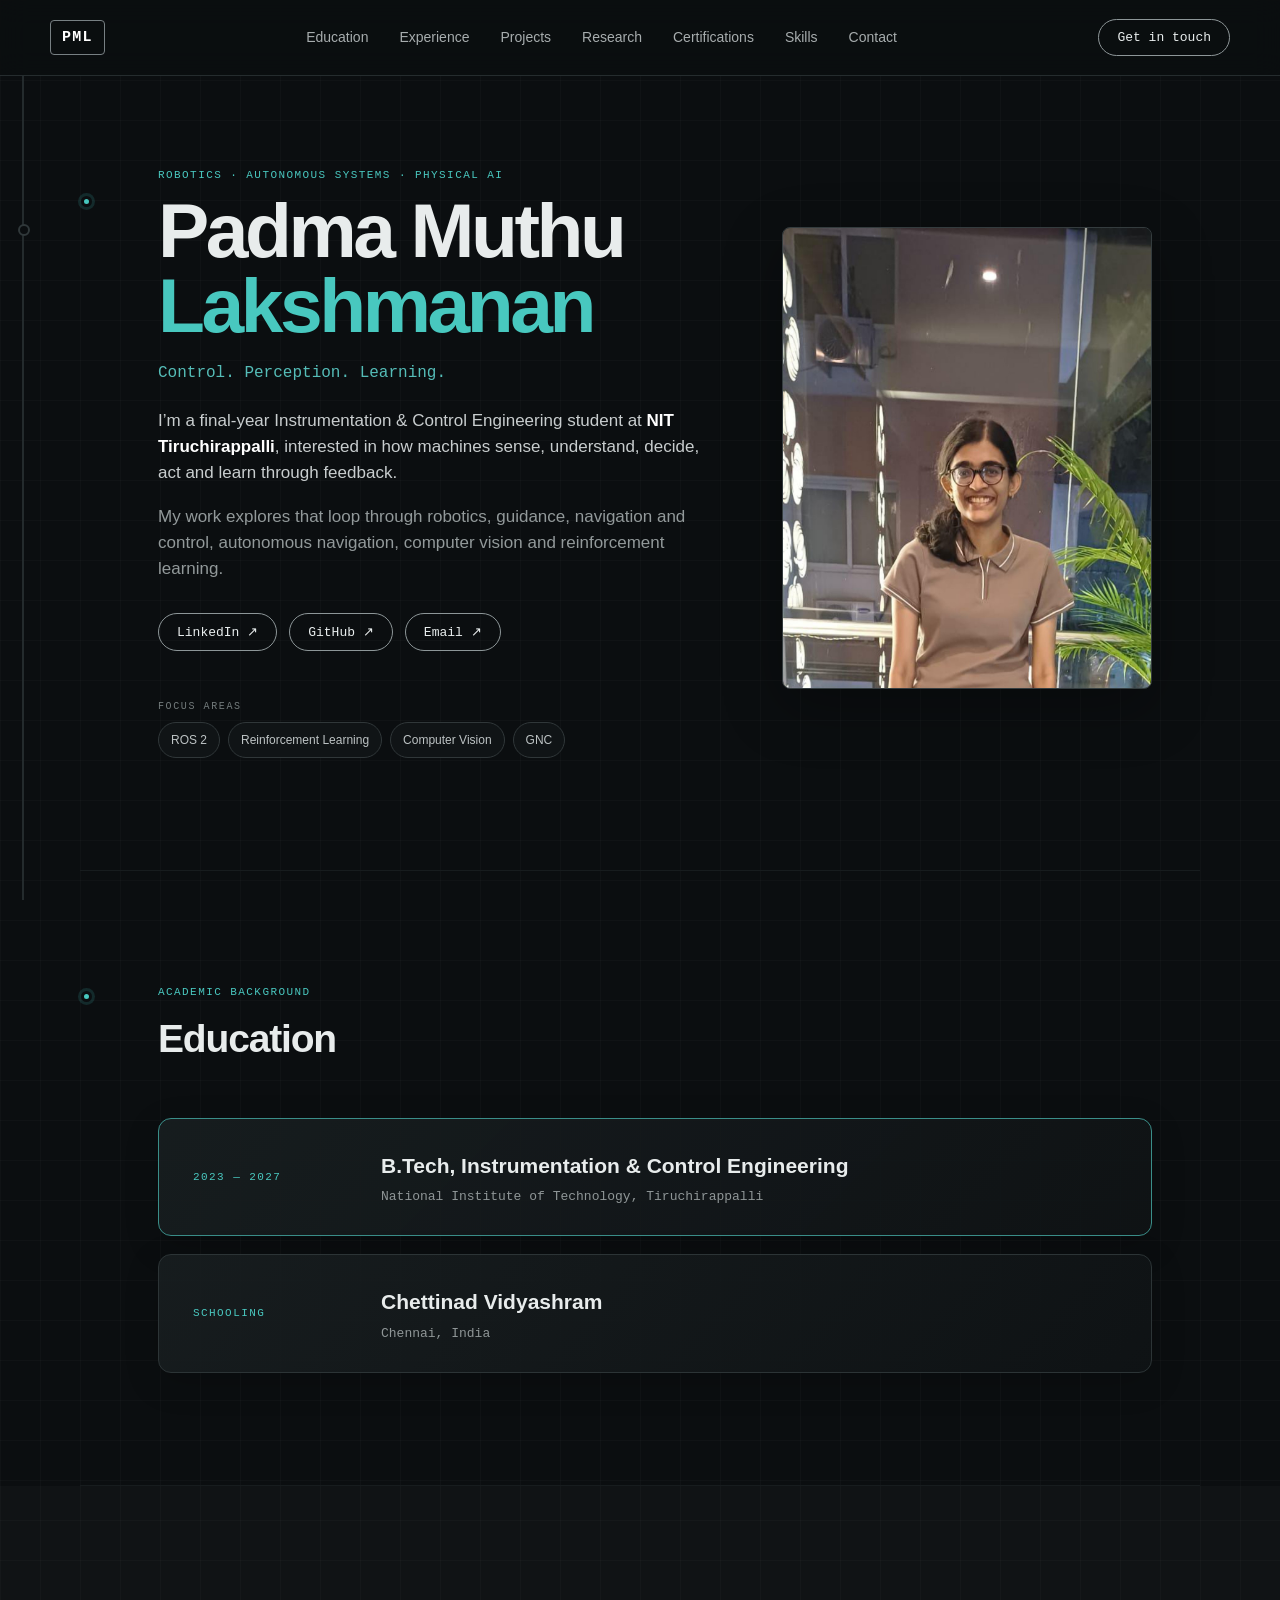
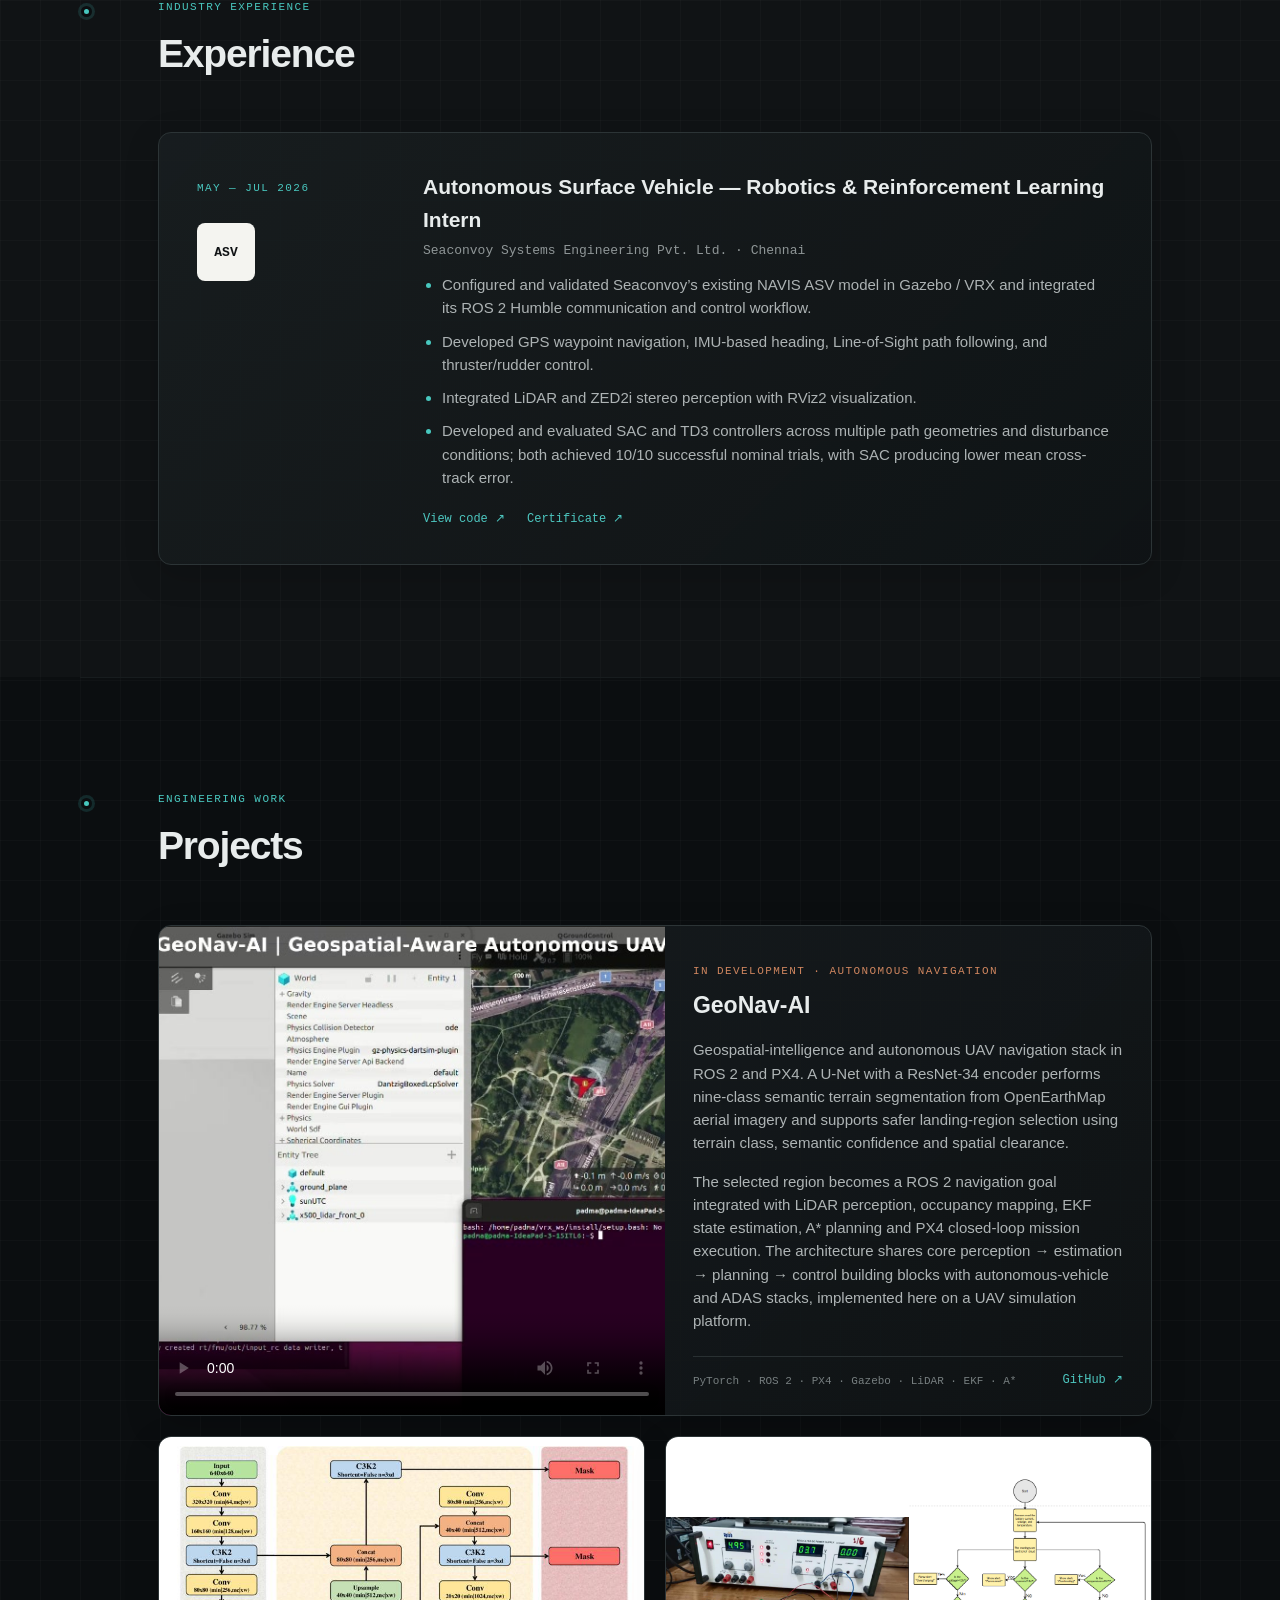
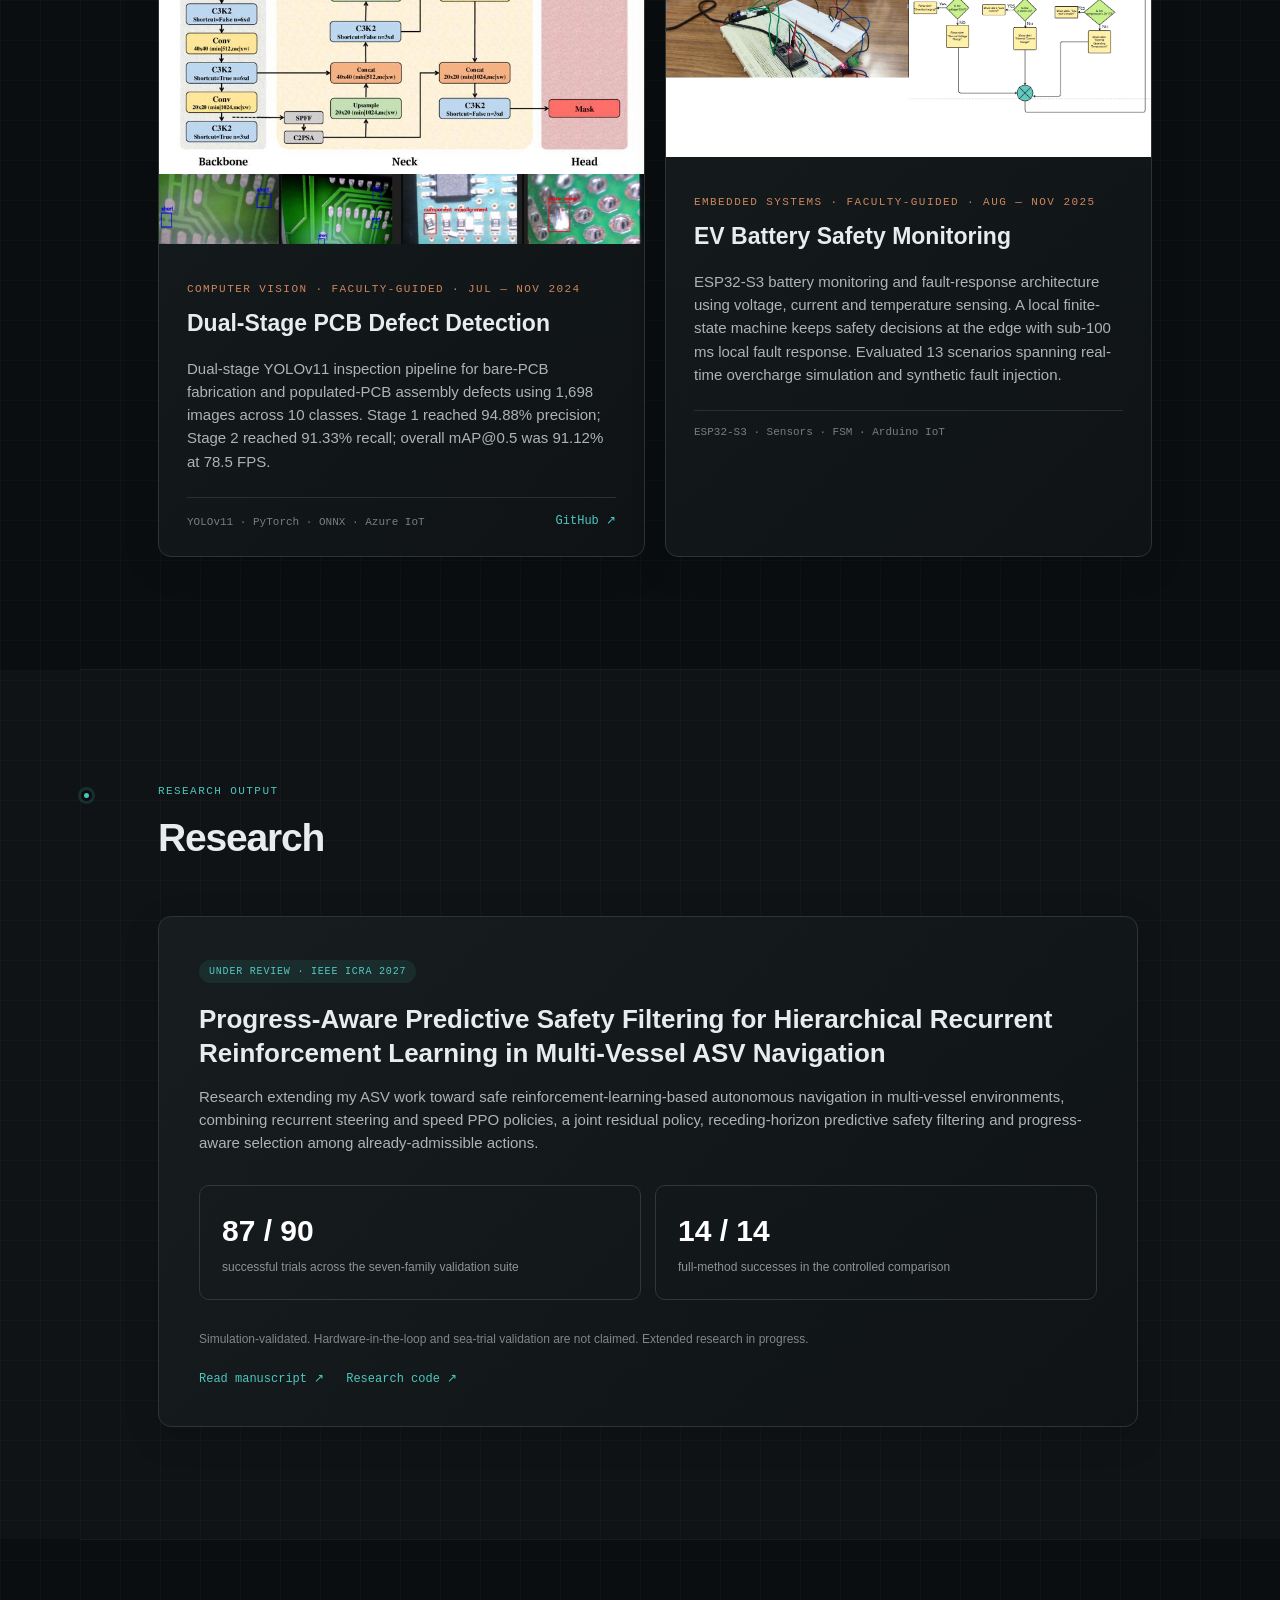
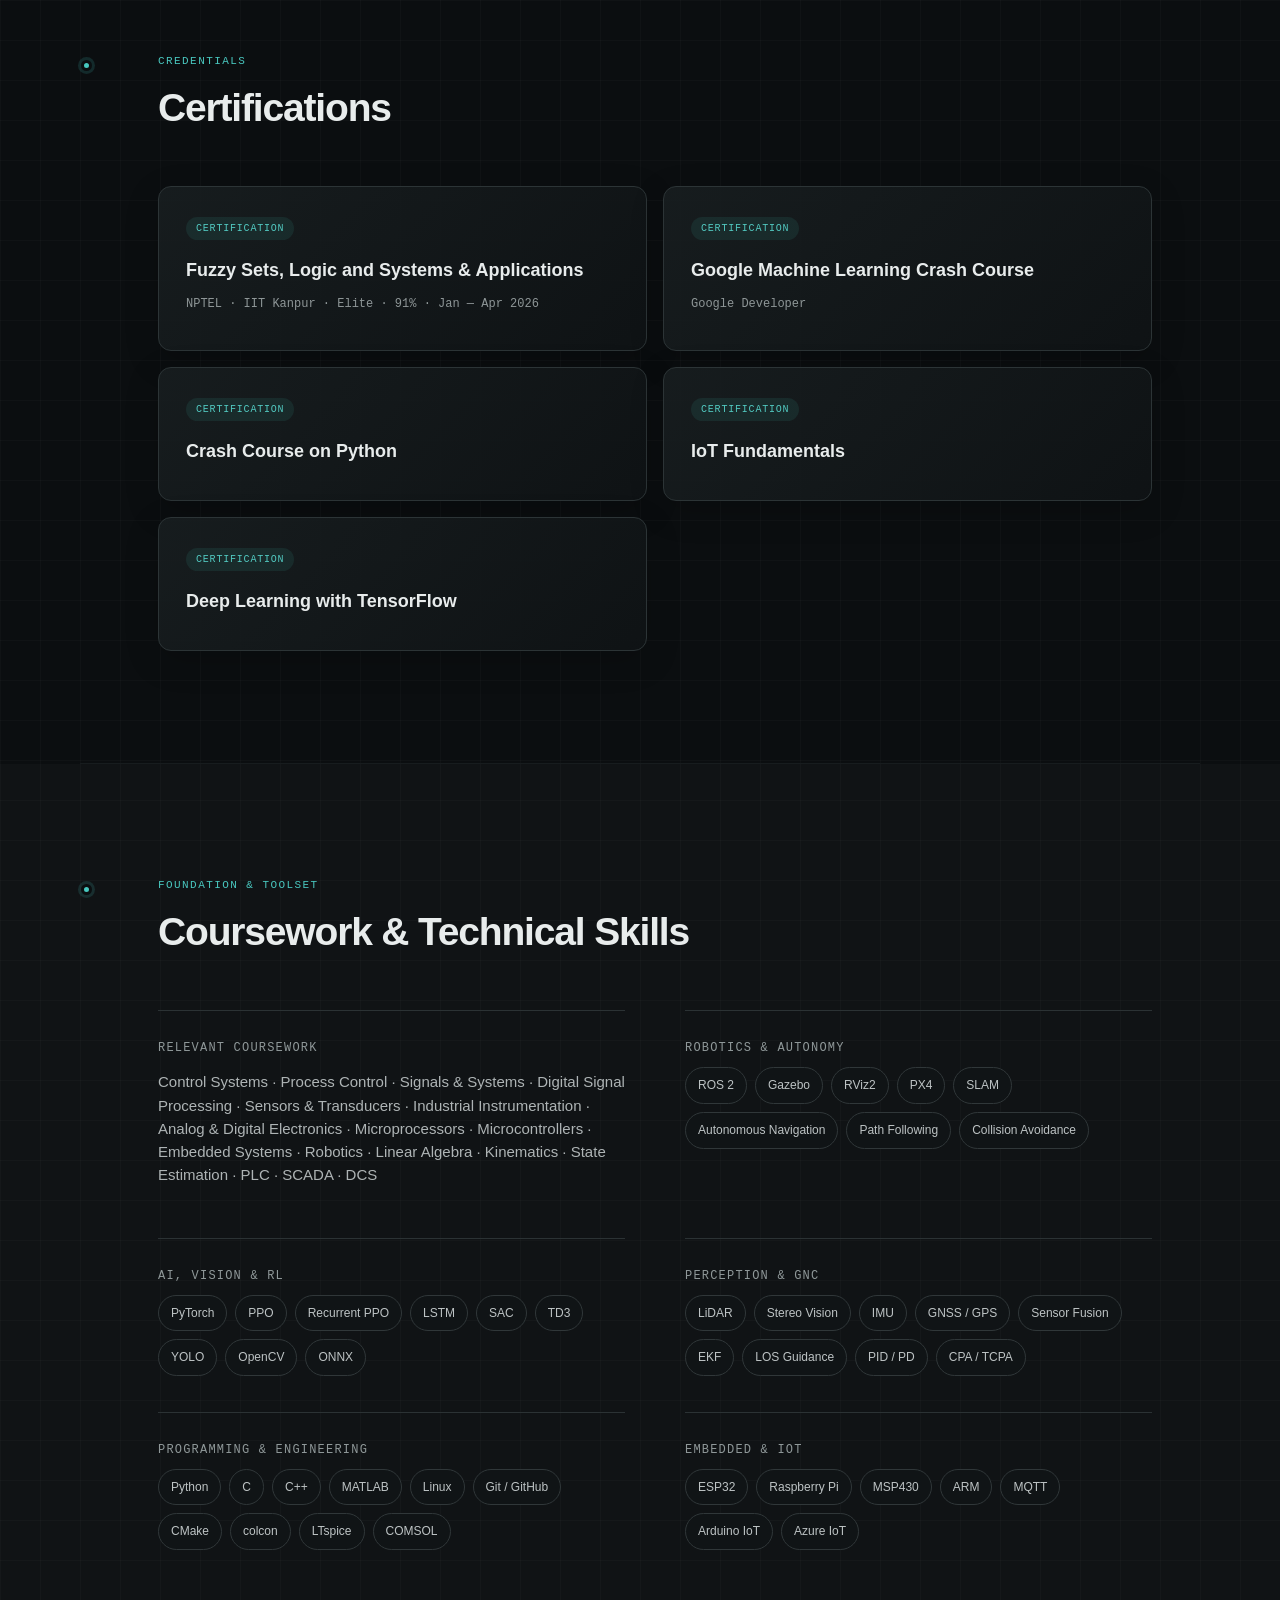
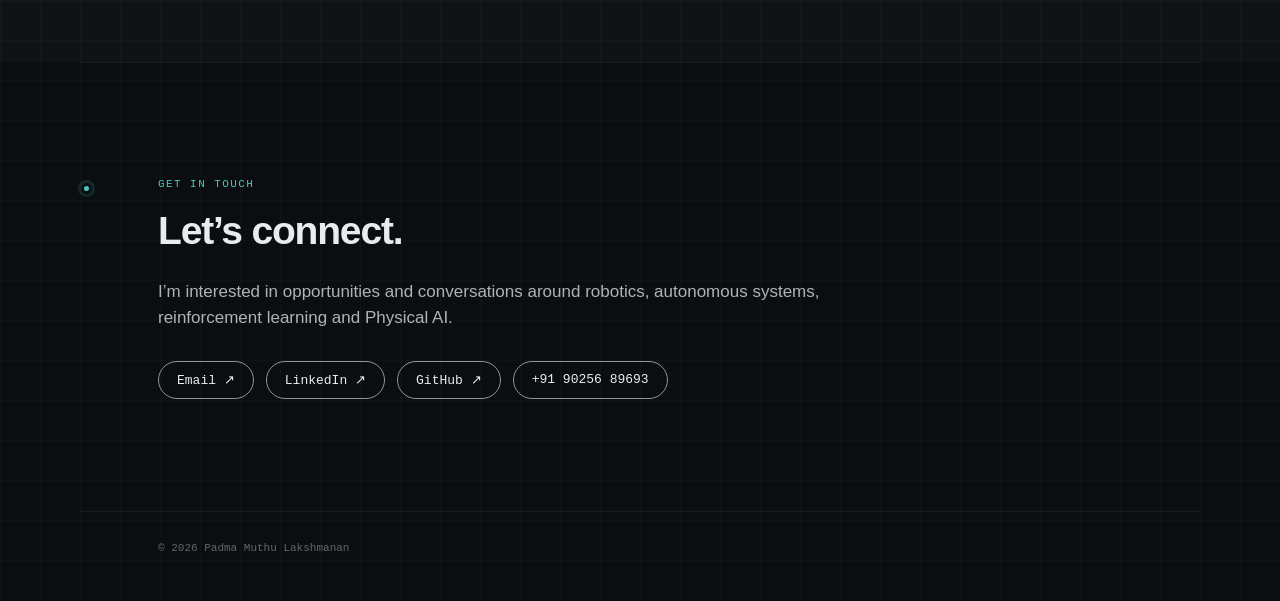
==== commit db0a3413: "Add files via upload" ====
--- a/index.html
+++ b/index.html
@@ -1,83 +1,158 @@
 <!doctype html>
 <html lang="en">
 <head>
-<meta charset="utf-8"><meta name="viewport" content="width=device-width,initial-scale=1">
-<meta name="description" content="Padma Muthu Lakshmanan — Robotics, Autonomous Systems and Physical AI">
-<title>Padma Muthu Lakshmanan</title><link rel="stylesheet" href="styles.css">
+  <meta charset="utf-8">
+  <meta name="viewport" content="width=device-width,initial-scale=1">
+  <meta name="description" content="Padma Muthu Lakshmanan — Robotics, Autonomous Systems and Physical AI">
+  <title>Padma Muthu Lakshmanan</title>
+  <link rel="stylesheet" href="styles.css">
 </head>
 <body>
-<header class="site-header"><a class="brand" href="#home">PML</a><button class="menu" aria-label="Open navigation">Menu</button>
-<nav><a href="#education">Education</a><a href="#experience">Experience</a><a href="#projects">Projects</a><a href="#research">Research</a><a href="#certifications">Certifications</a><a href="#skills">Skills</a><a href="#contact">Contact</a></nav></header>
+<div class="progress-rail" aria-hidden="true"><span class="progress-fill"></span></div>
+
+<header class="site-header">
+  <a class="brand" href="#home">PML</a>
+  <button class="menu" aria-label="Toggle navigation">Menu</button>
+  <nav>
+    <a href="#education">Education</a><a href="#experience">Experience</a>
+    <a href="#projects">Projects</a><a href="#research">Research</a>
+    <a href="#certifications">Certifications</a><a href="#skills">Skills</a><a href="#contact">Contact</a>
+  </nav>
+  <a class="contact-button" href="#contact">Get in touch</a>
+</header>
 
 <main>
-<section id="home" class="hero">
-<div class="hero-copy"><h1>Padma Muthu<br>Lakshmanan</h1><h2>Robotics, Autonomous Systems, Physical AI.</h2>
-<p>I’m a final-year Instrumentation &amp; Control Engineering student at NIT Tiruchirappalli, interested in how machines sense, understand, decide, act and learn through feedback.</p>
-<p>My work explores that loop through robotics, guidance, navigation and control, autonomous navigation, computer vision and reinforcement learning.</p>
-<div class="links"><a href="https://www.linkedin.com/in/padma-muthu-lakshmanan-48a4aa2b0" target="_blank" rel="noreferrer">LinkedIn ↗</a><a href="https://github.com/Padma1320" target="_blank" rel="noreferrer">GitHub ↗</a><a href="mailto:pmlinterset@gmail.com">Email ↗</a></div>
-<p class="hero-note">I build intelligence that interacts with the physical world.</p></div>
-<img class="portrait" src="portrait.jpg" alt="Padma Muthu Lakshmanan">
+<section id="home" class="hero section-shell">
+  <span class="timeline-dot"></span>
+  <div class="hero-copy">
+    <p class="eyebrow">ROBOTICS · AUTONOMOUS SYSTEMS · PHYSICAL AI</p>
+    <h1>Padma Muthu<br><span>Lakshmanan</span></h1>
+    <p class="hero-fields">Control. Perception. Learning.</p>
+    <p class="lead">I’m a final-year Instrumentation &amp; Control Engineering student at <strong>NIT Tiruchirappalli</strong>, interested in how machines sense, understand, decide, act and learn through feedback.</p>
+    <p class="lead muted">My work explores that loop through robotics, guidance, navigation and control, autonomous navigation, computer vision and reinforcement learning.</p>
+    <div class="hero-actions">
+      <a href="https://www.linkedin.com/in/padma-muthu-lakshmanan-48a4aa2b0" target="_blank" rel="noreferrer">LinkedIn ↗</a>
+      <a href="https://github.com/Padma1320" target="_blank" rel="noreferrer">GitHub ↗</a>
+      <a href="mailto:pmlinterset@gmail.com">Email ↗</a>
+    </div>
+    <div class="worked-with">
+      <p>FOCUS AREAS</p>
+      <div class="focus-chips"><span>ROS 2</span><span>Reinforcement Learning</span><span>Computer Vision</span><span>GNC</span></div>
+    </div>
+  </div>
+  <div class="portrait-frame"><img src="portrait.jpg" alt="Padma Muthu Lakshmanan"></div>
 </section>
 
-<section id="education"><p class="kicker">Academic Background</p><h2>Education</h2>
-<div class="entry"><div class="date">2023 — 2027</div><div><h3>B.Tech, Instrumentation &amp; Control Engineering</h3><p class="place">National Institute of Technology, Tiruchirappalli</p></div></div>
-<div class="entry"><div class="date">Schooling</div><div><h3>Chettinad Vidyashram</h3><p class="place">Chennai, India</p></div></div>
+<section id="education" class="section-shell">
+  <span class="timeline-dot"></span>
+  <header class="section-title"><p class="eyebrow">ACADEMIC BACKGROUND</p><h2>Education</h2></header>
+  <div class="stack">
+    <article class="card education-card accent-card">
+      <div class="meta">2023 — 2027</div>
+      <div><h3>B.Tech, Instrumentation &amp; Control Engineering</h3><p class="sub">National Institute of Technology, Tiruchirappalli</p></div>
+    </article>
+    <article class="card education-card">
+      <div class="meta">SCHOOLING</div>
+      <div><h3>Chettinad Vidyashram</h3><p class="sub">Chennai, India</p></div>
+    </article>
+  </div>
 </section>
 
-<section id="experience"><p class="kicker">Industry Experience</p><h2>Experience</h2>
-<div class="entry"><div class="date">May — Jul 2026</div><div><h3>Autonomous Surface Vehicle — Robotics &amp; Reinforcement Learning Intern</h3><p class="place">Seaconvoy Systems Engineering Pvt. Ltd. · Chennai</p>
-<ul><li>Configured and validated Seaconvoy’s existing NAVIS ASV model in Gazebo / VRX and integrated the ROS 2 Humble communication and control workflow.</li>
-<li>Developed GPS waypoint navigation, IMU-based heading, Line-of-Sight path following, and thruster/rudder control.</li>
-<li>Integrated LiDAR and ZED2i stereo perception and visualized navigation and sensor data in RViz2.</li>
-<li>Developed and evaluated SAC and TD3 controllers across multiple path geometries and disturbance conditions; both achieved 10/10 successful nominal trials, with SAC producing lower mean cross-track error.</li></ul>
-<div class="links"><a href="https://github.com/Padma1320/Autonomous-surface-vehicle-in-VRX-internship-" target="_blank">View code ↗</a><a href="seaconvoy-internship-certificate.pdf" target="_blank">Internship certificate ↗</a></div>
-</div></div></section>
-
-<section id="projects"><p class="kicker">Engineering Work</p><h2>Projects</h2>
-<article class="project"><div class="project-image"><video controls playsinline preload="metadata" poster="geonav-poster.jpg"><source src="geonav-demo.mp4" type="video/mp4"></video></div><div class="project-copy"><p class="label">In Development · Autonomous Navigation</p><h3>GeoNav-AI</h3>
-<p>Developing a geospatial-intelligence and autonomous UAV navigation stack in ROS 2 and PX4. A U-Net with a ResNet-34 encoder, developed using OpenEarthMap aerial imagery, performs nine-class pixel-wise terrain segmentation. Semantic predictions are used to identify and score safer landing regions from terrain class, semantic confidence and spatial clearance.</p>
-<p>The selected landing region is converted into a ROS 2 navigation goal and integrated with LiDAR perception, occupancy mapping, EKF-based state estimation, A* path planning and PX4 closed-loop mission execution. Its perception → state estimation → environment representation → planning → control architecture reflects core building blocks shared with autonomous-vehicle and ADAS stacks, implemented here on a UAV simulation platform.</p>
-<p class="tech">PyTorch · U-Net · ResNet-34 · ROS 2 · PX4 · Gazebo · LiDAR · EKF · A* · C++ · Python</p>
-<div class="links"><a href="https://github.com/Padma1320/geonavigation-for-aerial-drone" target="_blank">View on GitHub ↗</a><a href="geonav-demo.mp4" target="_blank">Watch demo ↗</a></div></div></article>
-
-<article class="project"><div class="project-image pcb"><img src="pcb-pipeline.png" alt="PCB defect detection pipeline"><div><img src="pcb-detect-1.png" alt=""><img src="pcb-detect-2.png" alt=""><img src="pcb-detect-3.png" alt=""><img src="pcb-detect-4.png" alt=""></div></div><div class="project-copy"><p class="label">Computer Vision · Faculty-Guided Project · Jul — Nov 2024</p><h3>Dual-Stage PCB Defect Detection</h3>
-<p>Developed a dual-stage YOLOv11 inspection pipeline for bare-PCB fabrication and populated-PCB assembly defects using 1,698 images across 10 defect classes. Stage 1 was tuned toward precision and reached 94.88%; Stage 2 was tuned toward recall and reached 91.33%. The overall system achieved 91.12% mAP@0.5 and 78.5 FPS.</p>
-<p>Explored ONNX inference optimization and Azure IoT Hub telemetry with defect-to-corrective-action mapping for manufacturing quality monitoring.</p><p class="tech">Python · YOLOv11 · PyTorch · ONNX · Azure IoT Hub</p>
-<div class="links"><a href="https://github.com/Padma1320/pcb-defect-detection-yolov11-iot" target="_blank">View on GitHub ↗</a></div></div></article>
-
-<article class="project"><div class="project-image ev"><img src="ev-hardware.png" alt="EV battery monitoring hardware"><img src="ev-fsm.png" alt="EV battery safety state machine"></div><div class="project-copy"><p class="label">Embedded Systems · Faculty-Guided Project · Aug — Nov 2025</p><h3>EV Battery Safety Monitoring</h3>
-<p>Developed an ESP32-S3-based battery monitoring and fault-response architecture using voltage, current and temperature sensing. A local finite-state machine keeps critical safety decisions at the edge, with sub-100 ms local fault response.</p>
-<p>Evaluated 13 scenarios, including real-time overcharge simulation and synthetic fault injection, and architected the system for Arduino IoT Cloud telemetry. Actual battery thermal runaway was not intentionally induced.</p><p class="tech">ESP32-S3 · Sensors · FSM · Embedded Systems · Arduino IoT</p></div></article>
+<section id="experience" class="section-shell alt">
+  <span class="timeline-dot"></span>
+  <header class="section-title"><p class="eyebrow">INDUSTRY EXPERIENCE</p><h2>Experience</h2></header>
+  <article class="card experience-card">
+    <div class="experience-meta"><p class="meta">MAY — JUL 2026</p><div class="logo-box">ASV</div></div>
+    <div>
+      <h3>Autonomous Surface Vehicle — Robotics &amp; Reinforcement Learning Intern</h3>
+      <p class="sub">Seaconvoy Systems Engineering Pvt. Ltd. · Chennai</p>
+      <ul>
+        <li>Configured and validated Seaconvoy’s existing NAVIS ASV model in Gazebo / VRX and integrated its ROS 2 Humble communication and control workflow.</li>
+        <li>Developed GPS waypoint navigation, IMU-based heading, Line-of-Sight path following, and thruster/rudder control.</li>
+        <li>Integrated LiDAR and ZED2i stereo perception with RViz2 visualization.</li>
+        <li>Developed and evaluated SAC and TD3 controllers across multiple path geometries and disturbance conditions; both achieved 10/10 successful nominal trials, with SAC producing lower mean cross-track error.</li>
+      </ul>
+      <div class="text-links"><a href="https://github.com/Padma1320/Autonomous-surface-vehicle-in-VRX-internship-" target="_blank">View code ↗</a><a href="seaconvoy-internship-certificate.pdf" target="_blank">Certificate ↗</a></div>
+    </div>
+  </article>
 </section>
 
-<section id="research"><p class="kicker">Research Output</p><h2>Research</h2>
-<div class="publication"><p class="label">Under Review · IEEE ICRA 2027</p><h3>Progress-Aware Predictive Safety Filtering for Hierarchical Recurrent Reinforcement Learning in Multi-Vessel ASV Navigation</h3>
-<p>Extends my ASV work toward safe reinforcement-learning-based autonomous navigation in multi-vessel environments. The framework combines recurrent steering and speed PPO policies, a joint residual policy, receding-horizon predictive safety filtering, and progress-aware selection among already-admissible actions.</p>
-<p>Across the seven-family validation suite, the proposed system achieved <strong>87/90 successful trials (96.67%)</strong>. In the 14-scenario controlled comparison, the full method achieved <strong>14/14</strong>, compared with 9/14 for nominal recurrent PPO and 10/14 for classical LOS + CPA/TCPA. Results are simulation-validated; hardware-in-the-loop and sea-trial validation are not claimed.</p>
-<p class="tech">Deep Reinforcement Learning · Recurrent PPO · LSTM · Predictive Safety · COLREGS-Aware Navigation</p>
-<div class="links"><a href="asv-research-paper.pdf" target="_blank">Read manuscript ↗</a><a href="https://github.com/Padma1320/ASV-Collision-Avoidance" target="_blank">Research code ↗</a></div><p class="research-note">Extended research in progress.</p></div>
+<section id="projects" class="section-shell">
+  <span class="timeline-dot"></span>
+  <header class="section-title"><p class="eyebrow">ENGINEERING WORK</p><h2>Projects</h2></header>
+  <div class="project-grid">
+    <article class="project-card featured">
+      <div class="media"><video controls playsinline preload="metadata" poster="geonav-poster.jpg"><source src="geonav-demo.mp4" type="video/mp4"></video></div>
+      <div class="project-body"><p class="project-type">IN DEVELOPMENT · AUTONOMOUS NAVIGATION</p><h3>GeoNav-AI</h3>
+      <p>Geospatial-intelligence and autonomous UAV navigation stack in ROS 2 and PX4. A U-Net with a ResNet-34 encoder performs nine-class semantic terrain segmentation from OpenEarthMap aerial imagery and supports safer landing-region selection using terrain class, semantic confidence and spatial clearance.</p>
+      <p>The selected region becomes a ROS 2 navigation goal integrated with LiDAR perception, occupancy mapping, EKF state estimation, A* planning and PX4 closed-loop mission execution. The architecture shares core perception → estimation → planning → control building blocks with autonomous-vehicle and ADAS stacks, implemented here on a UAV simulation platform.</p>
+      <div class="project-footer"><span>PyTorch · ROS 2 · PX4 · Gazebo · LiDAR · EKF · A*</span><a href="https://github.com/Padma1320/geonavigation-for-aerial-drone" target="_blank">GitHub ↗</a></div></div>
+    </article>
+
+    <article class="project-card">
+      <div class="media pcb-media"><img class="main-img" src="pcb-pipeline.png" alt="PCB defect detection pipeline"><div class="thumbs"><img src="pcb-detect-1.png" alt=""><img src="pcb-detect-2.png" alt=""><img src="pcb-detect-3.png" alt=""><img src="pcb-detect-4.png" alt=""></div></div>
+      <div class="project-body"><p class="project-type">COMPUTER VISION · FACULTY-GUIDED · JUL — NOV 2024</p><h3>Dual-Stage PCB Defect Detection</h3>
+      <p>Dual-stage YOLOv11 inspection pipeline for bare-PCB fabrication and populated-PCB assembly defects using 1,698 images across 10 classes. Stage 1 reached 94.88% precision; Stage 2 reached 91.33% recall; overall mAP@0.5 was 91.12% at 78.5 FPS.</p>
+      <div class="project-footer"><span>YOLOv11 · PyTorch · ONNX · Azure IoT</span><a href="https://github.com/Padma1320/pcb-defect-detection-yolov11-iot" target="_blank">GitHub ↗</a></div></div>
+    </article>
+
+    <article class="project-card">
+      <div class="media ev-media"><img src="ev-hardware.png" alt="EV battery monitoring hardware"><img src="ev-fsm.png" alt="Battery safety FSM"></div>
+      <div class="project-body"><p class="project-type">EMBEDDED SYSTEMS · FACULTY-GUIDED · AUG — NOV 2025</p><h3>EV Battery Safety Monitoring</h3>
+      <p>ESP32-S3 battery monitoring and fault-response architecture using voltage, current and temperature sensing. A local finite-state machine keeps safety decisions at the edge with sub-100 ms local fault response. Evaluated 13 scenarios spanning real-time overcharge simulation and synthetic fault injection.</p>
+      <div class="project-footer"><span>ESP32-S3 · Sensors · FSM · Arduino IoT</span></div></div>
+    </article>
+  </div>
 </section>
 
-<section id="certifications"><p class="kicker">Credentials</p><h2>Certifications</h2>
-<div class="credential"><span>Certification</span><div><h3>Fuzzy Sets, Logic and Systems &amp; Applications</h3><p>NPTEL · IIT Kanpur · Elite · 91% · Jan — Apr 2026</p></div></div>
-<div class="credential"><span>Certification</span><div><h3>Google Machine Learning Crash Course</h3><p>Google Developer</p></div></div>
-<div class="credential"><span>Certification</span><div><h3>Crash Course on Python</h3></div></div>
-<div class="credential"><span>Certification</span><div><h3>IoT Fundamentals</h3></div></div>
-<div class="credential"><span>Certification</span><div><h3>Deep Learning with TensorFlow</h3></div></div>
+<section id="research" class="section-shell alt">
+  <span class="timeline-dot"></span>
+  <header class="section-title"><p class="eyebrow">RESEARCH OUTPUT</p><h2>Research</h2></header>
+  <article class="card research-card">
+    <div class="status">UNDER REVIEW · IEEE ICRA 2027</div>
+    <h3>Progress-Aware Predictive Safety Filtering for Hierarchical Recurrent Reinforcement Learning in Multi-Vessel ASV Navigation</h3>
+    <p>Research extending my ASV work toward safe reinforcement-learning-based autonomous navigation in multi-vessel environments, combining recurrent steering and speed PPO policies, a joint residual policy, receding-horizon predictive safety filtering and progress-aware selection among already-admissible actions.</p>
+    <div class="results">
+      <div><strong>87 / 90</strong><span>successful trials across the seven-family validation suite</span></div>
+      <div><strong>14 / 14</strong><span>full-method successes in the controlled comparison</span></div>
+    </div>
+    <p class="fine">Simulation-validated. Hardware-in-the-loop and sea-trial validation are not claimed. Extended research in progress.</p>
+    <div class="text-links"><a href="asv-research-paper.pdf" target="_blank">Read manuscript ↗</a><a href="https://github.com/Padma1320/ASV-Collision-Avoidance" target="_blank">Research code ↗</a></div>
+  </article>
 </section>
 
-<section id="skills"><p class="kicker">Foundation &amp; Toolset</p><h2>Coursework &amp; Technical Skills</h2>
-<div class="skill-row"><h3>Relevant Coursework</h3><p>Control Systems · Process Control · Signals &amp; Systems · Digital Signal Processing · Sensors &amp; Transducers · Industrial Instrumentation · Analog &amp; Digital Electronics · Microprocessors · Microcontrollers · Embedded Systems · Robotics · Linear Algebra · Coordinate Transformations · Kinematics · State Estimation · PLC · SCADA · DCS</p></div>
-<div class="skill-row"><h3>Robotics &amp; Autonomy</h3><p>ROS 2 · Gazebo · RViz2 · PX4 · SLAM · Autonomous Navigation · Waypoint Planning · Path Following · Collision Avoidance · Trajectory Tracking</p></div>
-<div class="skill-row"><h3>AI, Vision &amp; RL</h3><p>PyTorch · Stable-Baselines3 · SB3-Contrib · Gymnasium · PPO · Recurrent PPO · LSTM · SAC · TD3 · YOLO · OpenCV · ONNX</p></div>
-<div class="skill-row"><h3>Perception &amp; State Estimation</h3><p>LiDAR · Stereo / Depth Vision · IMU · GNSS / GPS · LaserScan · PointCloud2 · Sensor Fusion · EKF · Coordinate Transformations · Semantic Segmentation</p></div>
-<div class="skill-row"><h3>Guidance, Navigation &amp; Control</h3><p>LOS Guidance · PID / PD Control · Nomoto Dynamics · Cross-Track Error · CPA / TCPA · Predictive Safety Filtering · COLREGS-Aware Navigation</p></div>
-<div class="skill-row"><h3>Embedded &amp; IoT</h3><p>ESP32 · Raspberry Pi · MSP430 · ARM · MQTT · Arduino IoT · Azure IoT</p></div>
-<div class="skill-row"><h3>Programming &amp; Engineering</h3><p>Python · C · C++ · NumPy · Jupyter · MATLAB · Linux / Ubuntu · Git / GitHub · CMake · colcon · ROS 2 CLI · LTspice / SPICE · COMSOL</p></div>
+<section id="certifications" class="section-shell">
+  <span class="timeline-dot"></span>
+  <header class="section-title"><p class="eyebrow">CREDENTIALS</p><h2>Certifications</h2></header>
+  <div class="cert-grid">
+    <article class="card cert"><span class="badge">CERTIFICATION</span><h3>Fuzzy Sets, Logic and Systems &amp; Applications</h3><p>NPTEL · IIT Kanpur · Elite · 91% · Jan — Apr 2026</p></article>
+    <article class="card cert"><span class="badge">CERTIFICATION</span><h3>Google Machine Learning Crash Course</h3><p>Google Developer</p></article>
+    <article class="card cert"><span class="badge">CERTIFICATION</span><h3>Crash Course on Python</h3></article>
+    <article class="card cert"><span class="badge">CERTIFICATION</span><h3>IoT Fundamentals</h3></article>
+    <article class="card cert"><span class="badge">CERTIFICATION</span><h3>Deep Learning with TensorFlow</h3></article>
+  </div>
 </section>
 
-<section id="contact"><p class="kicker">Get in Touch</p><h2>Let’s Connect</h2><p class="contact-copy">I’m interested in opportunities and conversations around robotics, autonomous systems, reinforcement learning and Physical AI.</p><p><strong>Padma Muthu Lakshmanan</strong><br>Final-Year B.Tech · Instrumentation &amp; Control Engineering<br>National Institute of Technology, Tiruchirappalli</p>
-<div class="links"><a href="mailto:pmlinterset@gmail.com">pmlinterset@gmail.com ↗</a><a href="https://www.linkedin.com/in/padma-muthu-lakshmanan-48a4aa2b0" target="_blank">LinkedIn ↗</a><a href="https://github.com/Padma1320" target="_blank">GitHub ↗</a><a href="tel:+919025689693">+91 90256 89693</a></div></section>
+<section id="skills" class="section-shell alt">
+  <span class="timeline-dot"></span>
+  <header class="section-title"><p class="eyebrow">FOUNDATION &amp; TOOLSET</p><h2>Coursework &amp; Technical Skills</h2></header>
+  <div class="skills-grid">
+    <div class="skill-group"><h3>Relevant Coursework</h3><p>Control Systems · Process Control · Signals &amp; Systems · Digital Signal Processing · Sensors &amp; Transducers · Industrial Instrumentation · Analog &amp; Digital Electronics · Microprocessors · Microcontrollers · Embedded Systems · Robotics · Linear Algebra · Kinematics · State Estimation · PLC · SCADA · DCS</p></div>
+    <div class="skill-group"><h3>Robotics &amp; Autonomy</h3><div class="pills"><span>ROS 2</span><span>Gazebo</span><span>RViz2</span><span>PX4</span><span>SLAM</span><span>Autonomous Navigation</span><span>Path Following</span><span>Collision Avoidance</span></div></div>
+    <div class="skill-group"><h3>AI, Vision &amp; RL</h3><div class="pills"><span>PyTorch</span><span>PPO</span><span>Recurrent PPO</span><span>LSTM</span><span>SAC</span><span>TD3</span><span>YOLO</span><span>OpenCV</span><span>ONNX</span></div></div>
+    <div class="skill-group"><h3>Perception &amp; GNC</h3><div class="pills"><span>LiDAR</span><span>Stereo Vision</span><span>IMU</span><span>GNSS / GPS</span><span>Sensor Fusion</span><span>EKF</span><span>LOS Guidance</span><span>PID / PD</span><span>CPA / TCPA</span></div></div>
+    <div class="skill-group"><h3>Programming &amp; Engineering</h3><div class="pills"><span>Python</span><span>C</span><span>C++</span><span>MATLAB</span><span>Linux</span><span>Git / GitHub</span><span>CMake</span><span>colcon</span><span>LTspice</span><span>COMSOL</span></div></div>
+    <div class="skill-group"><h3>Embedded &amp; IoT</h3><div class="pills"><span>ESP32</span><span>Raspberry Pi</span><span>MSP430</span><span>ARM</span><span>MQTT</span><span>Arduino IoT</span><span>Azure IoT</span></div></div>
+  </div>
+</section>
+
+<section id="contact" class="section-shell contact-section">
+  <span class="timeline-dot"></span>
+  <p class="eyebrow">GET IN TOUCH</p><h2>Let’s connect.</h2>
+  <p>I’m interested in opportunities and conversations around robotics, autonomous systems, reinforcement learning and Physical AI.</p>
+  <div class="hero-actions"><a href="mailto:pmlinterset@gmail.com">Email ↗</a><a href="https://www.linkedin.com/in/padma-muthu-lakshmanan-48a4aa2b0" target="_blank">LinkedIn ↗</a><a href="https://github.com/Padma1320" target="_blank">GitHub ↗</a><a href="tel:+919025689693">+91 90256 89693</a></div>
+</section>
 </main>
-<footer>© 2026 Padma Muthu Lakshmanan</footer><script src="script.js"></script>
+<footer>© 2026 Padma Muthu Lakshmanan</footer>
+<script src="script.js"></script>
 </body></html>
--- a/styles.css
+++ b/styles.css
@@ -1 +1 @@
-*{box-sizing:border-box}html{scroll-behavior:smooth}body{margin:0;color:#202020;background:#fbfbf9;font-family:Arial,Helvetica,sans-serif;line-height:1.65;font-size:15.5px}.site-header{height:68px;max-width:1120px;margin:auto;padding:0 28px;display:flex;align-items:center;justify-content:space-between;border-bottom:1px solid #deded9}.brand{font-weight:700;font-size:18px;color:#161616;text-decoration:none}nav{display:flex;gap:22px}nav a,.links a{color:#242424;text-decoration:none;border-bottom:1px solid #b8b8b2}.site-header nav a{border:0;color:#62625e;font-size:13px}.site-header nav a:hover,.links a:hover{color:#000;border-color:#000}.menu{display:none;background:none;border:0;font:inherit}main,footer{max-width:1060px;margin:auto;padding-left:28px;padding-right:28px}section{padding:86px 0;border-bottom:1px solid #deded9;scroll-margin-top:70px}.hero{min-height:640px;display:grid;grid-template-columns:1.45fr .65fr;gap:85px;align-items:center}.hero h1{font-family:Georgia,"Times New Roman",serif;font-size:clamp(54px,7vw,82px);font-weight:400;line-height:.96;letter-spacing:-.045em;margin:0 0 25px}.hero h2{font-family:Georgia,"Times New Roman",serif;font-size:25px;font-weight:400;margin:0 0 24px;color:#444}.hero-copy>p{max-width:680px;font-size:17px;color:#4b4b47}.hero-note{font-family:Georgia,"Times New Roman",serif;font-style:italic;margin-top:35px!important;color:#292929!important}.portrait{width:100%;max-width:285px;aspect-ratio:4/5;object-fit:cover;object-position:center 20%;filter:saturate(.9)}.links{display:flex;flex-wrap:wrap;gap:20px;margin-top:20px}.links a{font-size:14px}.kicker{font-size:12px;color:#777771;text-transform:uppercase;letter-spacing:.11em;margin:0 0 6px}section>h2{font-family:Georgia,"Times New Roman",serif;font-size:42px;font-weight:400;letter-spacing:-.025em;margin:0 0 46px}.entry{display:grid;grid-template-columns:180px 1fr;gap:34px;padding:30px 0;border-top:1px solid #e2e2dd}.date,.label,.credential>span{font-size:12px;text-transform:uppercase;letter-spacing:.07em;color:#777771}.entry h3,.project h3,.publication h3,.credential h3{font-family:Georgia,"Times New Roman",serif;font-weight:400;color:#181818}.entry h3{font-size:25px;margin:0 0 3px}.place{margin:0 0 14px;color:#666}.entry ul{margin:14px 0;padding-left:18px;color:#3f3f3c}.entry li{margin:7px 0}.project{display:grid;grid-template-columns:330px 1fr;gap:48px;padding:42px 0;border-top:1px solid #deded9;align-items:start}.project-image img,.project-image video{width:100%;display:block;border:1px solid #e2e2dd;background:#fff}.project h3{font-size:29px;margin:5px 0 14px}.project h4{font-weight:400}.project-copy>p:not(.label):not(.tech){color:#444}.tech{font-size:13px;color:#6b6b66;margin-top:20px}.pcb>div{display:grid;grid-template-columns:repeat(4,1fr);gap:3px;margin-top:3px}.pcb>div img{height:65px;object-fit:cover}.ev{display:grid;grid-template-columns:1fr 1fr;gap:4px}.ev img{height:240px;object-fit:contain}.publication{max-width:860px}.publication h3{font-size:31px;line-height:1.25;margin:8px 0 18px}.publication>p{color:#444}.research-note{font-style:italic}.credential{display:grid;grid-template-columns:180px 1fr;gap:34px;padding:24px 0;border-top:1px solid #e2e2dd}.credential h3{font-size:21px;margin:0 0 4px}.credential p{margin:0;color:#666}.skill-row{display:grid;grid-template-columns:245px 1fr;gap:35px;padding:22px 0;border-top:1px solid #e2e2dd}.skill-row h3{font-family:Georgia,"Times New Roman",serif;font-size:18px;font-weight:400;margin:0}.skill-row p{margin:0;color:#555}.contact-copy{font-family:Georgia,"Times New Roman",serif;font-size:22px;max-width:700px;color:#444}footer{padding-top:28px;padding-bottom:38px;color:#777;font-size:12px}@media(max-width:780px){.site-header{padding:0 20px}.menu{display:block}nav{display:none;position:absolute;top:68px;left:0;right:0;background:#fbfbf9;padding:20px;flex-direction:column;border-bottom:1px solid #deded9;z-index:20}nav.open{display:flex}main,footer{padding-left:20px;padding-right:20px}.hero{min-height:auto;grid-template-columns:1fr;padding-top:70px;gap:40px}.portrait{max-width:230px;grid-row:1}.hero-copy{grid-row:2}.hero h1{font-size:52px}.entry,.project,.credential,.skill-row{grid-template-columns:1fr;gap:10px}.project-image{max-width:480px}section{padding:64px 0}section>h2{font-size:36px;margin-bottom:32px}}+*{box-sizing:border-box}html{scroll-behavior:smooth}body{margin:0;background:#0b0e10;color:#e8ecec;font-family:Inter,ui-sans-serif,-apple-system,BlinkMacSystemFont,"Segoe UI",sans-serif;line-height:1.55;font-size:15px;background-image:linear-gradient(rgba(255,255,255,.018) 1px,transparent 1px),linear-gradient(90deg,rgba(255,255,255,.018) 1px,transparent 1px);background-size:40px 40px}.site-header{height:76px;position:sticky;top:0;z-index:50;background:rgba(11,14,16,.93);backdrop-filter:blur(14px);border-bottom:1px solid #252c2e;display:grid;grid-template-columns:auto 1fr auto;align-items:center;gap:34px;padding:0 max(28px,calc((100vw - 1180px)/2))}.brand{border:1px solid #778083;border-radius:4px;padding:8px 11px;color:#fff;text-decoration:none;font:600 15px ui-monospace,SFMono-Regular,Menlo,monospace;letter-spacing:.08em}nav{display:flex;justify-content:center;gap:31px}nav a{color:#a7adae;text-decoration:none;font-size:14px}nav a:hover{color:#47c8bf}.contact-button,.hero-actions a{color:#e9eeee;text-decoration:none;border:1px solid #8d9698;border-radius:999px;padding:10px 18px;font:13px ui-monospace,SFMono-Regular,Menlo,monospace}.contact-button:hover,.hero-actions a:hover{border-color:#47c8bf;color:#47c8bf}.menu{display:none}.progress-rail{position:fixed;left:max(22px,calc((100vw - 1260px)/2));top:76px;bottom:0;width:2px;background:#242b2d;z-index:5}.progress-rail:after{content:"";position:absolute;left:-4px;top:18%;width:8px;height:8px;border-radius:50%;border:2px solid #30383a;background:#0b0e10}.progress-fill{display:block;width:2px;height:0;background:#47c8bf;box-shadow:0 0 12px rgba(71,200,191,.4)}main{overflow:hidden}.section-shell{position:relative;max-width:1120px;margin:auto;padding:104px 48px 112px 78px;border-bottom:1px solid #171c1e;scroll-margin-top:75px}.section-shell.alt:before{content:"";position:absolute;z-index:-1;inset:0 -100vw;background:rgba(255,255,255,.018)}.timeline-dot{position:absolute;left:1px;top:120px;width:11px;height:11px;border-radius:50%;background:#47c8bf;border:3px solid #0b0e10;box-shadow:0 0 0 3px rgba(71,200,191,.15)}.hero{min-height:730px;display:grid;grid-template-columns:1.2fr .8fr;align-items:center;gap:70px;padding-top:82px}.eyebrow,.meta,.project-type{font:11px ui-monospace,SFMono-Regular,Menlo,monospace;letter-spacing:.13em;color:#49c7bf}.hero h1{font-size:clamp(52px,6vw,78px);line-height:.98;letter-spacing:-.045em;margin:12px 0 20px;font-weight:750}.hero h1 span{color:#48c8bf}.hero-fields{font:16px ui-monospace,SFMono-Regular,Menlo,monospace;color:#55bdb8;margin-bottom:26px}.lead{max-width:650px;color:#c8cdce;font-size:17px}.lead strong{color:#fff}.muted{color:#92999a}.portrait-frame{border:1px solid #343c3e;border-radius:8px;overflow:hidden;background:#111619;box-shadow:0 18px 60px rgba(0,0,0,.3)}.portrait-frame img{display:block;width:100%;aspect-ratio:4/5;object-fit:cover;object-position:center 20%}.hero-actions{display:flex;flex-wrap:wrap;gap:12px;margin-top:30px}.worked-with{margin-top:50px}.worked-with>p{font:10px ui-monospace,SFMono-Regular,Menlo,monospace;letter-spacing:.16em;color:#737b7c}.focus-chips{display:flex;flex-wrap:wrap;gap:8px}.focus-chips span,.pills span{border:1px solid #303739;border-radius:999px;padding:8px 12px;color:#bdc3c4;background:#101416;font-size:12px}.section-title{margin-bottom:48px}.section-title h2,.contact-section h2{font-size:39px;letter-spacing:-.03em;margin:7px 0 0}.card,.project-card{border:1px solid #2c3436;border-radius:13px;background:linear-gradient(135deg,rgba(24,30,32,.88),rgba(15,19,21,.92));box-shadow:0 10px 35px rgba(0,0,0,.16)}.stack{display:grid;gap:18px}.education-card{display:grid;grid-template-columns:160px 1fr;gap:28px;padding:31px 34px;align-items:center}.accent-card{border-color:#3a8e89}.card h3,.project-card h3{margin:0 0 7px;font-size:21px}.sub{color:#8f9697;margin:0;font:13px ui-monospace,SFMono-Regular,Menlo,monospace}.experience-card{display:grid;grid-template-columns:190px 1fr;gap:36px;padding:38px}.experience-meta{display:flex;flex-direction:column;gap:18px}.logo-box{width:58px;height:58px;display:grid;place-items:center;border-radius:8px;background:#f4f4f0;color:#101315;font:bold 13px ui-monospace,monospace}.experience-card ul{padding-left:19px;color:#adb3b4}.experience-card li{margin:10px 0}.experience-card li::marker{color:#48c8bf}.text-links{display:flex;gap:22px;margin-top:22px}.text-links a,.project-footer a{color:#4dc7c0;text-decoration:none;font:12px ui-monospace,SFMono-Regular,Menlo,monospace}.project-grid{display:grid;grid-template-columns:1fr 1fr;gap:20px}.project-card{overflow:hidden}.project-card.featured{grid-column:1/-1;display:grid;grid-template-columns:1.02fr .98fr}.media{background:#090b0c;min-height:255px}.media>video,.media>.main-img{display:block;width:100%;height:100%;min-height:255px;object-fit:cover}.featured .media video{height:100%;min-height:480px}.project-body{padding:28px}.project-type{color:#cf865f}.project-card h3{font-size:23px}.project-card p:not(.project-type){color:#aeb4b5}.project-footer{border-top:1px solid #293032;margin-top:24px;padding-top:15px;display:flex;justify-content:space-between;gap:15px;align-items:flex-end}.project-footer span{color:#777f80;font:11px ui-monospace,SFMono-Regular,Menlo,monospace}.thumbs{display:grid;grid-template-columns:repeat(4,1fr);gap:2px}.thumbs img{width:100%;height:70px;object-fit:cover}.ev-media{display:grid;grid-template-columns:1fr 1fr}.ev-media img{width:100%;height:320px;object-fit:contain;background:#fff}.research-card{padding:40px;max-width:980px}.status,.badge{display:inline-block;border-radius:999px;background:rgba(49,147,137,.14);color:#52c9c1;padding:6px 10px;font:10px ui-monospace,SFMono-Regular,Menlo,monospace;letter-spacing:.08em}.research-card h3{font-size:26px;line-height:1.28;margin:20px 0 15px}.research-card>p{color:#aeb4b5}.results{display:grid;grid-template-columns:1fr 1fr;gap:14px;margin:30px 0}.results>div{border:1px solid #30383a;border-radius:10px;padding:22px}.results strong{display:block;font-size:30px;color:#fff}.results span{font-size:12px;color:#8d9596}.fine{font-size:12px!important;color:#7f8788!important}.cert-grid{display:grid;grid-template-columns:1fr 1fr;gap:16px}.cert{padding:27px}.cert h3{margin-top:17px;font-size:18px}.cert p{color:#8e9697;font:12px ui-monospace,SFMono-Regular,Menlo,monospace}.skills-grid{display:grid;grid-template-columns:1fr 1fr;gap:36px 60px}.skill-group{border-top:1px solid #2b3234;padding-top:18px}.skill-group h3{font:12px ui-monospace,SFMono-Regular,Menlo,monospace;letter-spacing:.1em;color:#8f9899;text-transform:uppercase}.skill-group p{color:#aeb4b5}.pills{display:flex;flex-wrap:wrap;gap:8px}.contact-section{min-height:430px}.contact-section>p:not(.eyebrow){max-width:700px;color:#aeb4b5;font-size:17px}footer{max-width:1120px;margin:auto;padding:30px 48px 45px 78px;color:#5f6869;font:11px ui-monospace,SFMono-Regular,Menlo,monospace}@media(max-width:800px){.site-header{padding:0 20px;grid-template-columns:auto 1fr auto}.menu{display:block;justify-self:end;background:none;border:0;color:#cbd0d1;font:13px ui-monospace,monospace}.contact-button{display:none}nav{display:none;position:absolute;top:76px;left:0;right:0;background:#0d1113;padding:22px;flex-direction:column;border-bottom:1px solid #293032}nav.open{display:flex}.progress-rail{left:18px}.section-shell{padding:76px 20px 82px 46px}.timeline-dot{left:-33px}.hero{grid-template-columns:1fr;min-height:auto;gap:35px}.portrait-frame{grid-row:1;max-width:260px}.hero-copy{grid-row:2}.hero h1{font-size:48px}.project-grid,.cert-grid,.skills-grid,.results{grid-template-columns:1fr}.project-card.featured{grid-column:auto;display:block}.featured .media video{min-height:250px}.education-card,.experience-card{grid-template-columns:1fr}.experience-meta{flex-direction:row;align-items:center}.ev-media img{height:210px}.project-footer{align-items:flex-start;flex-direction:column}footer{padding-left:46px}}
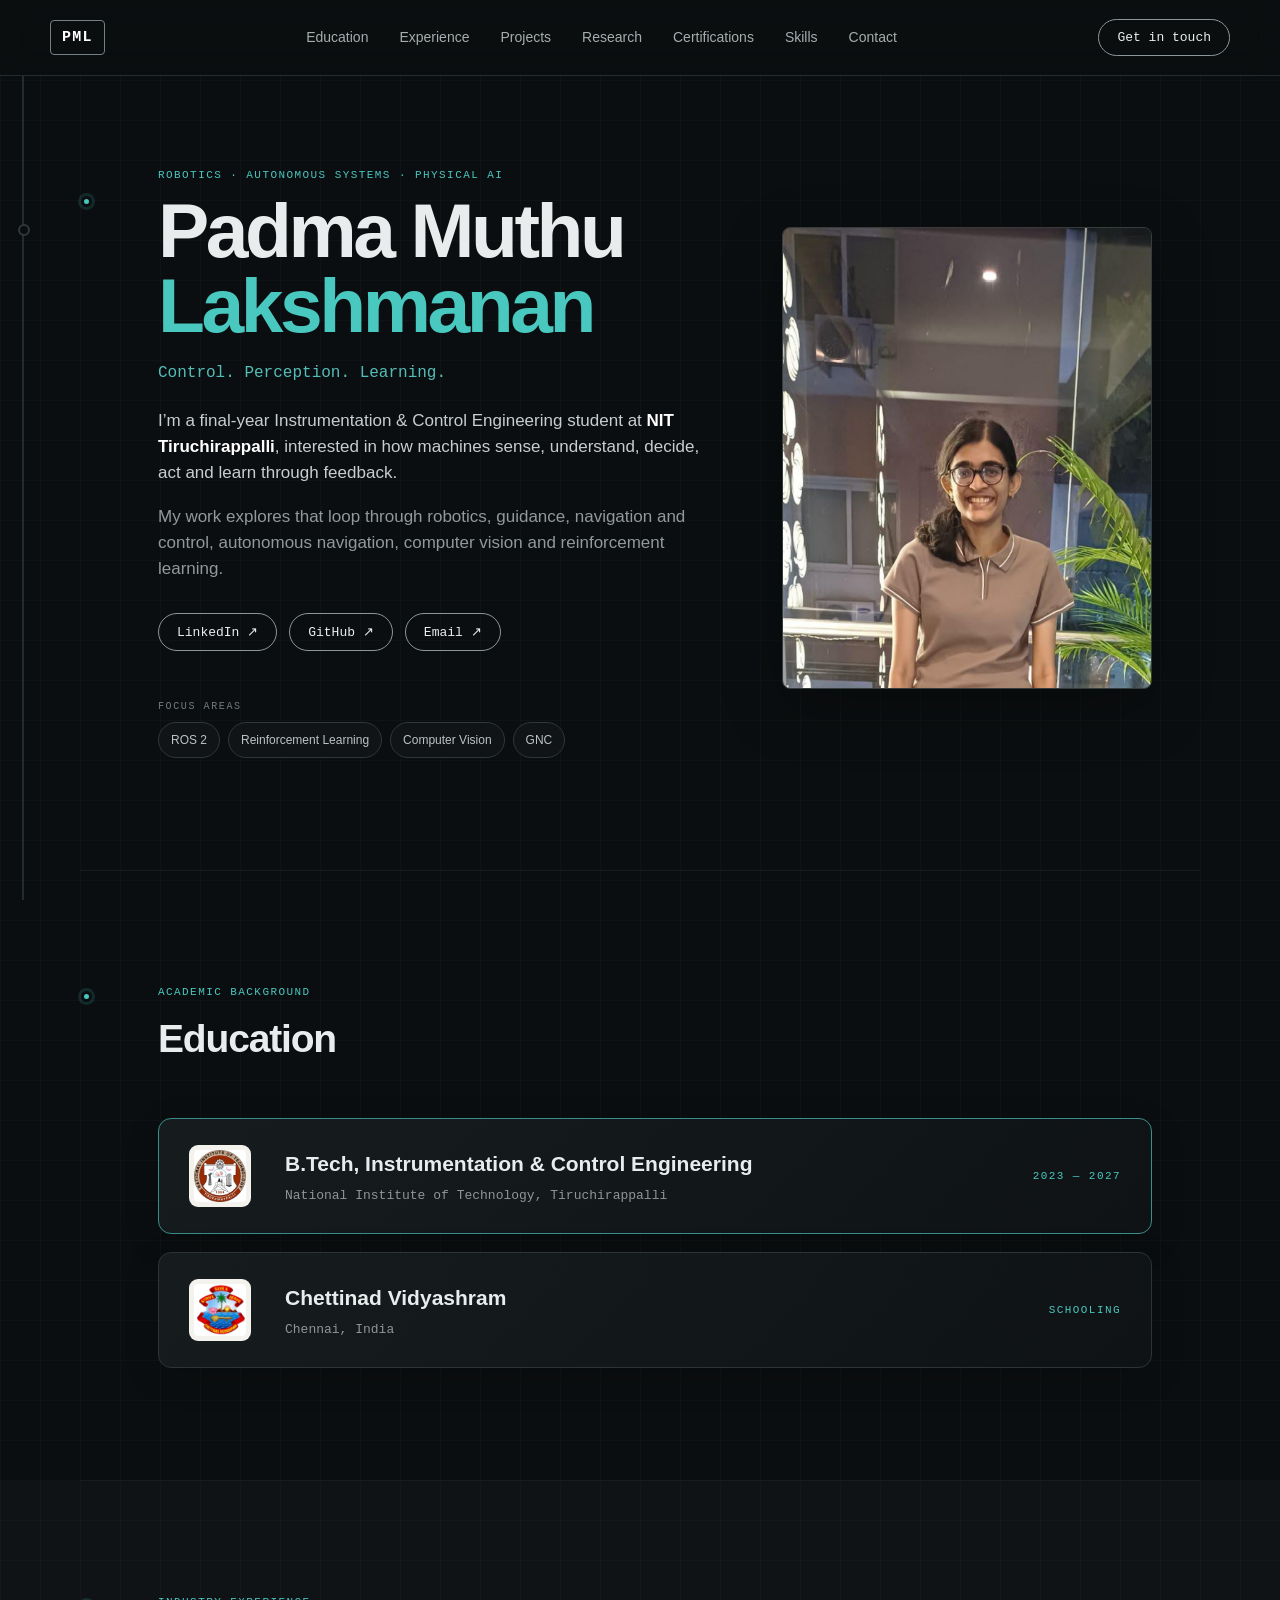
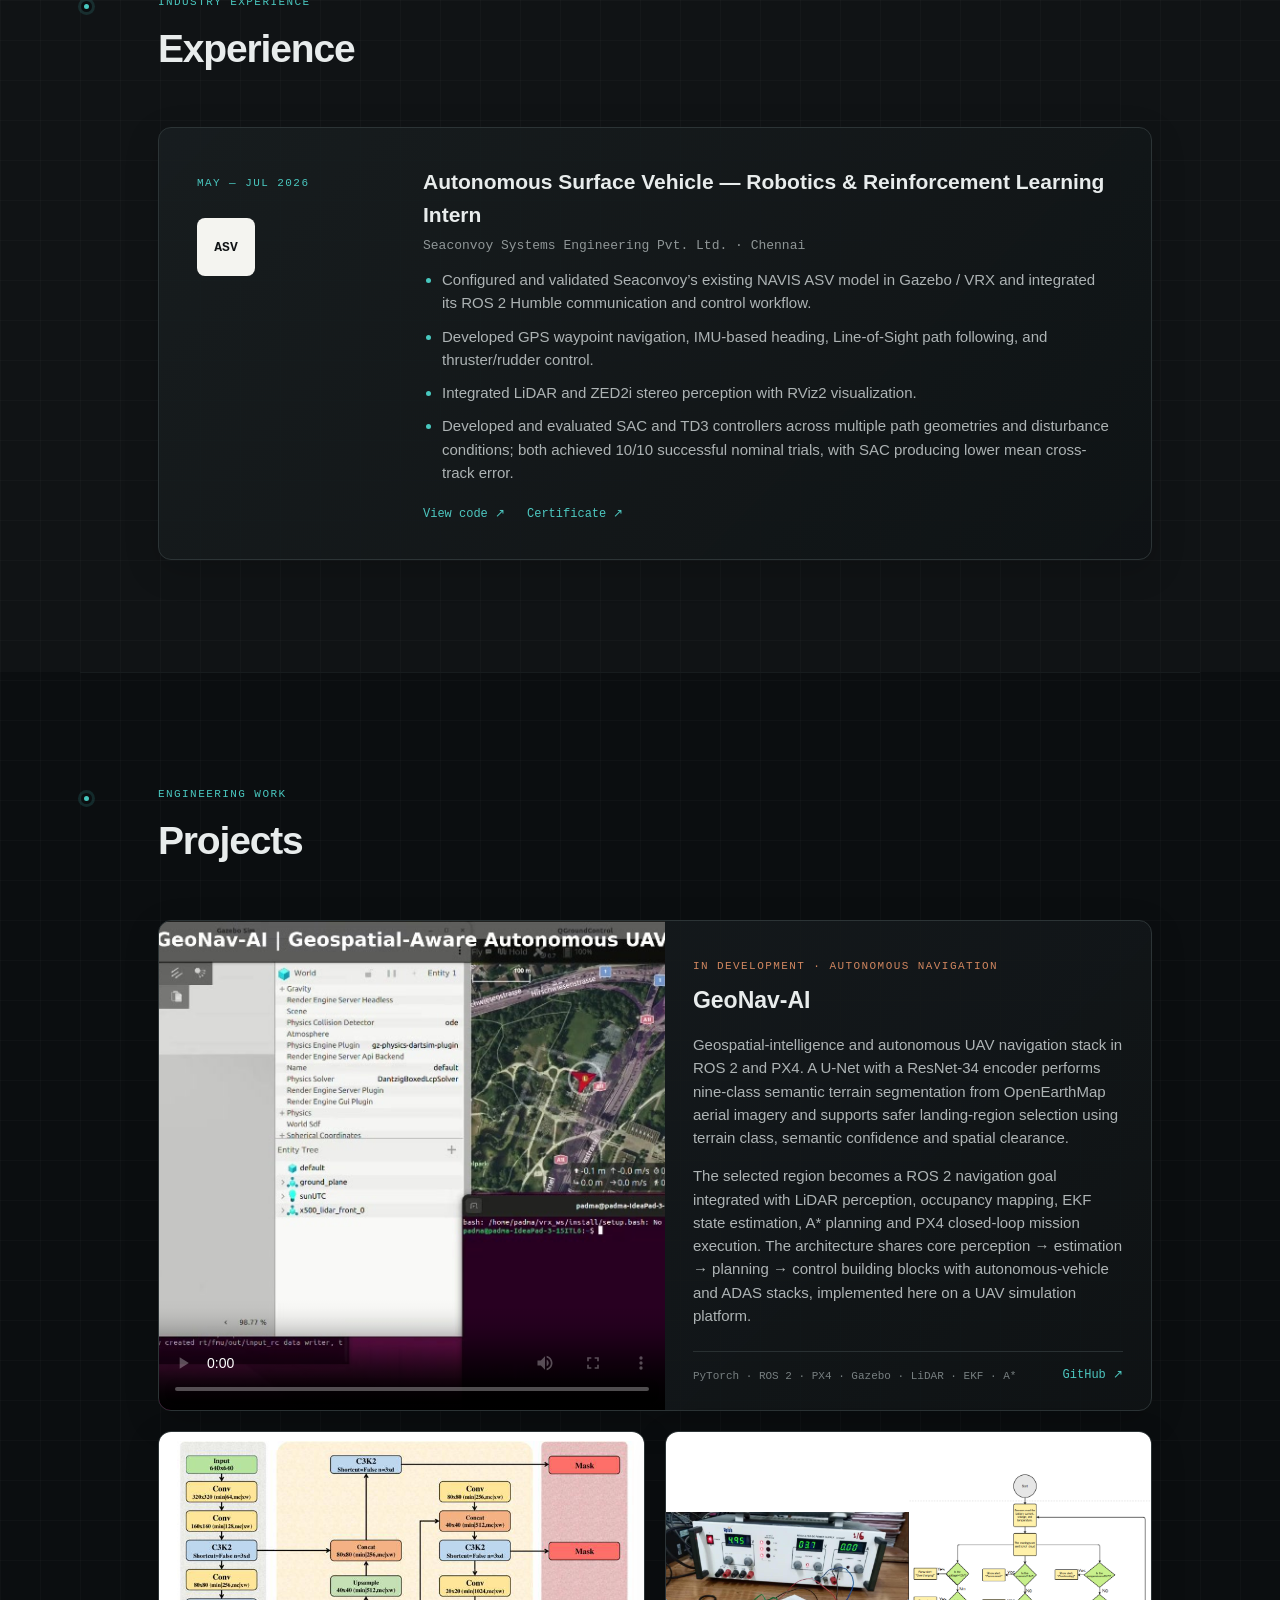
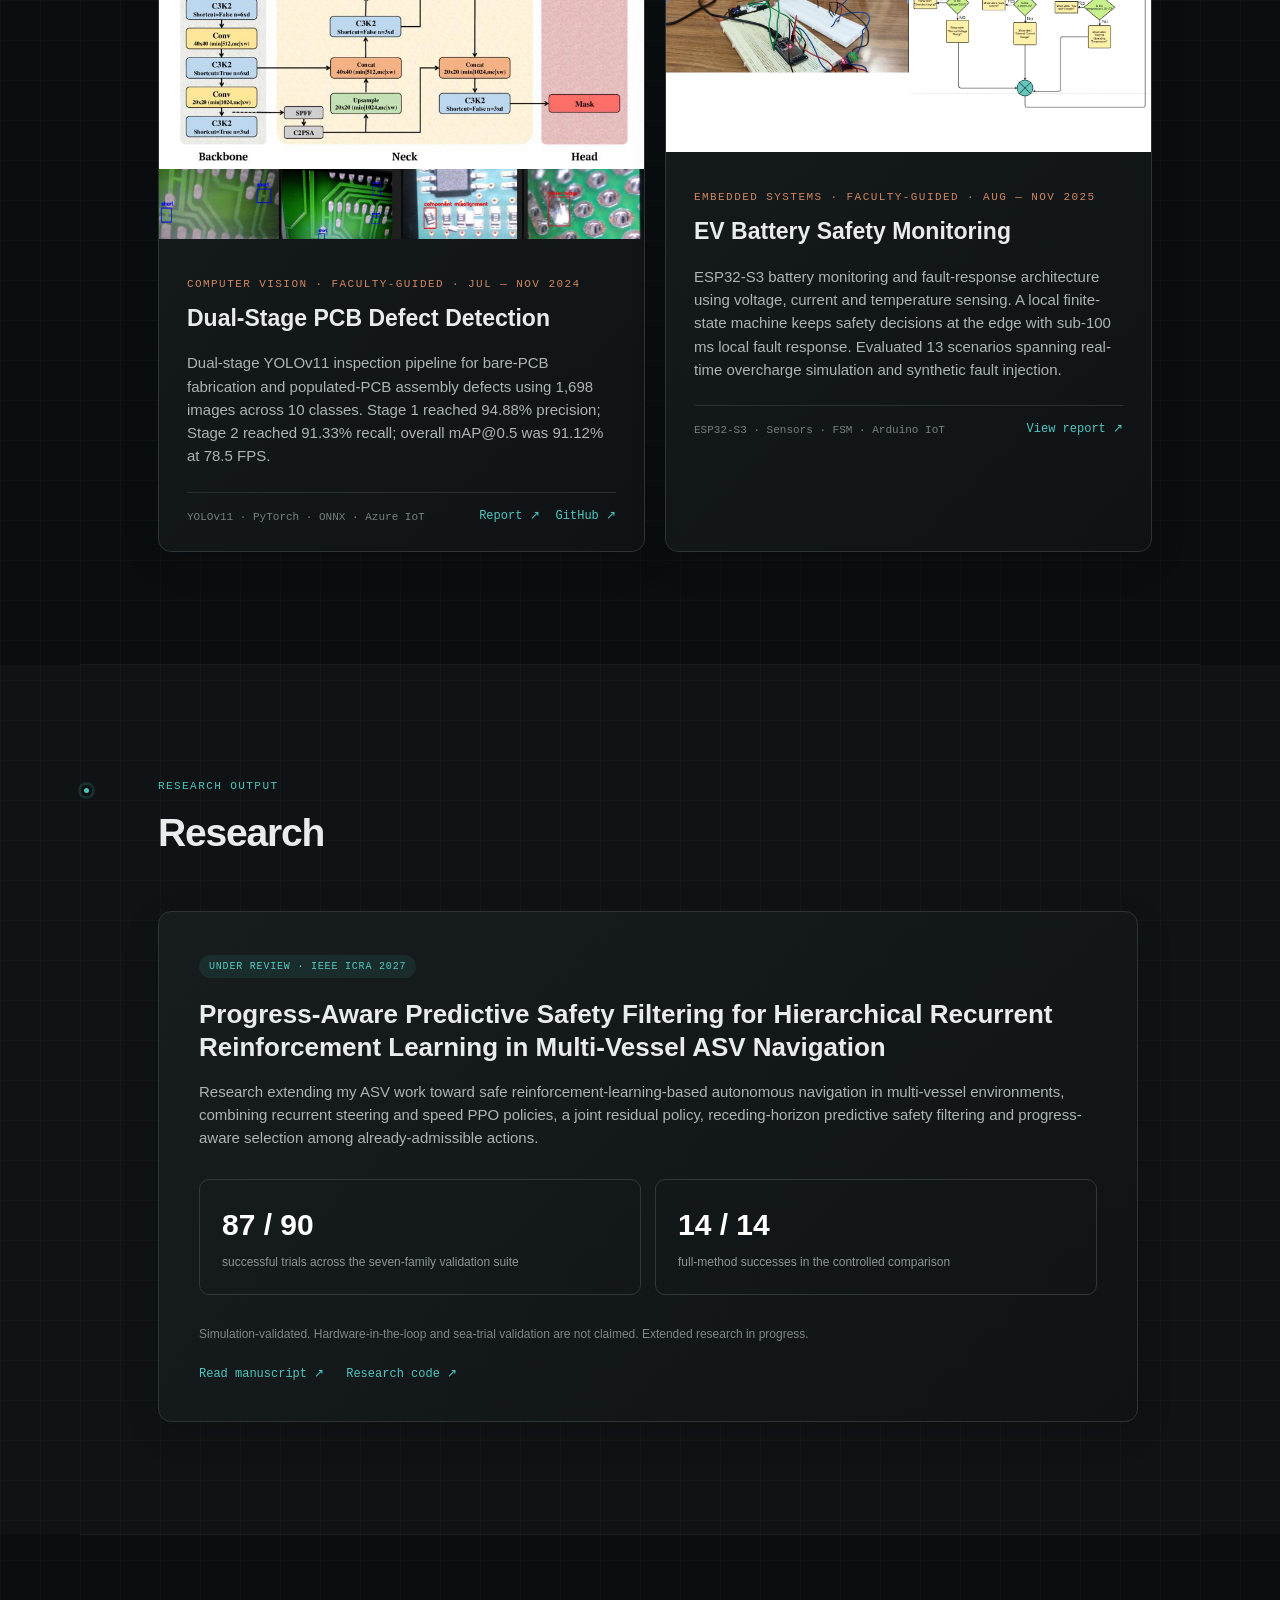
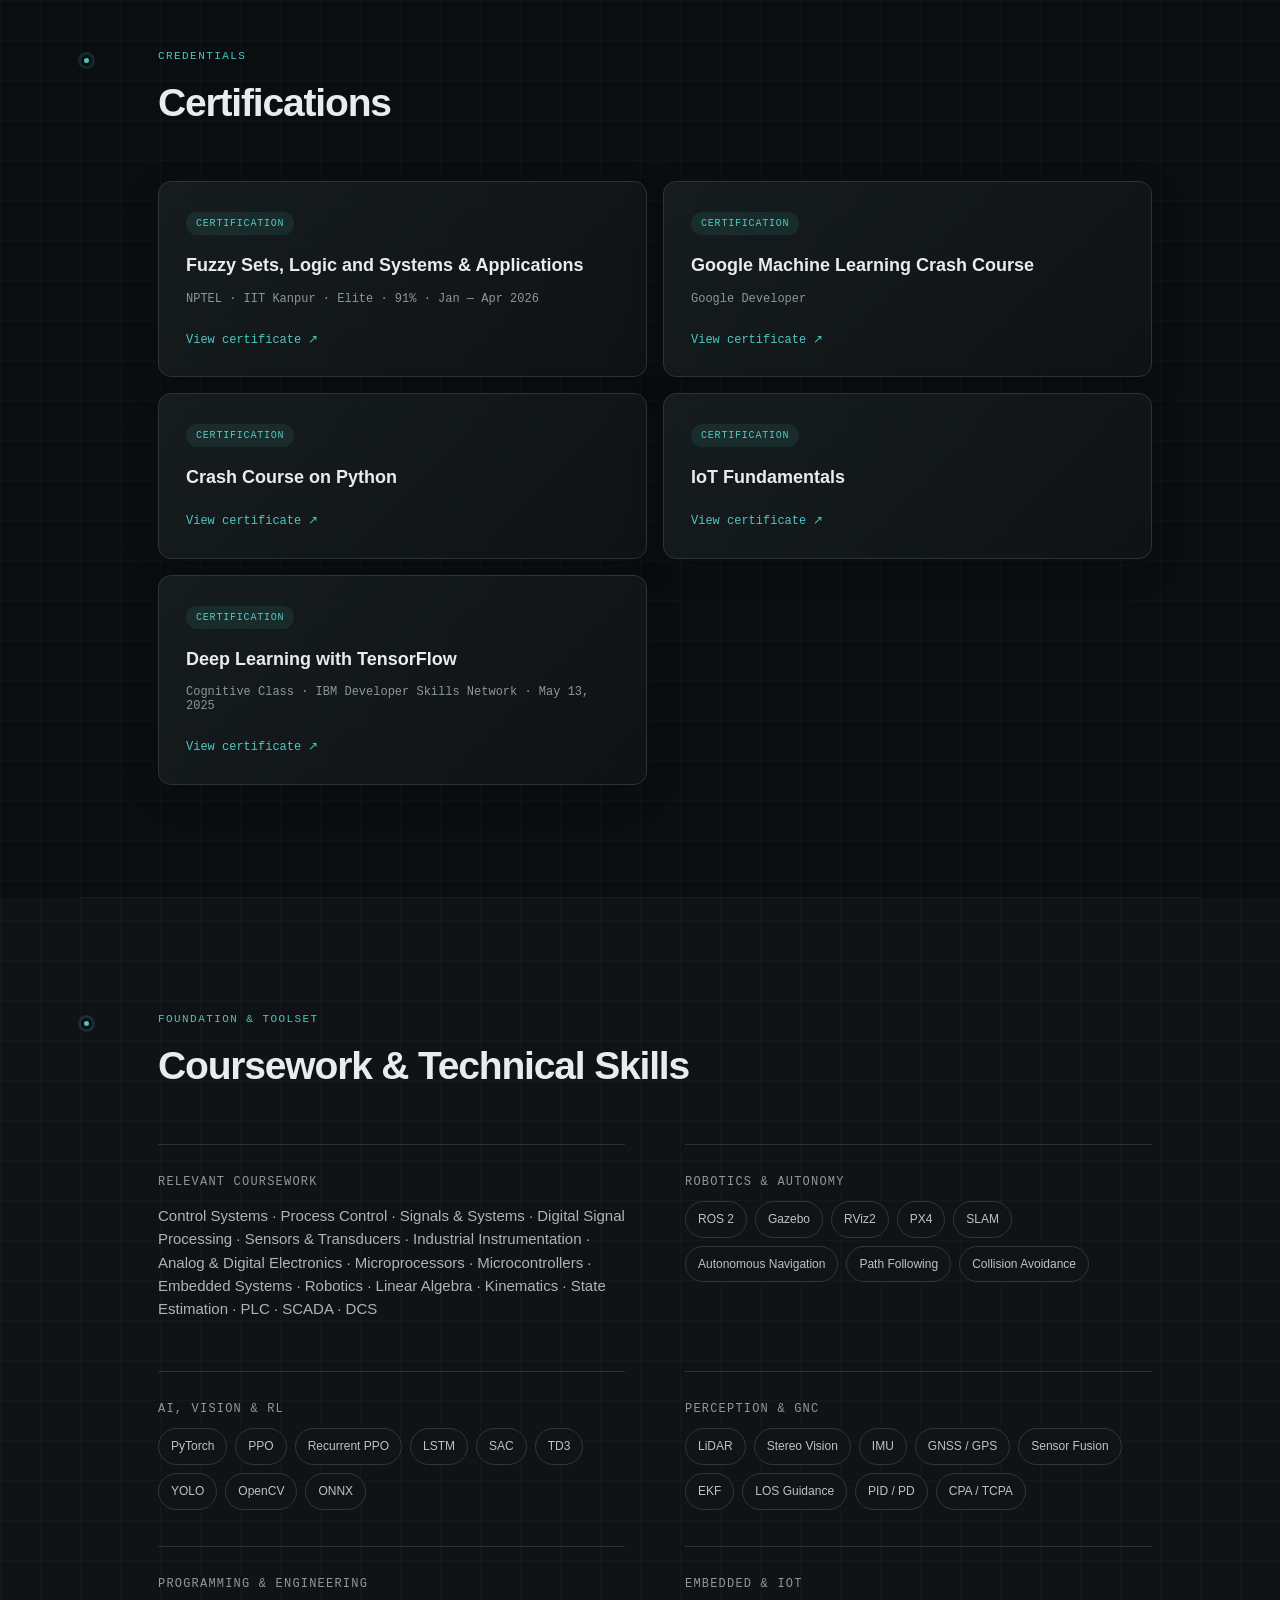
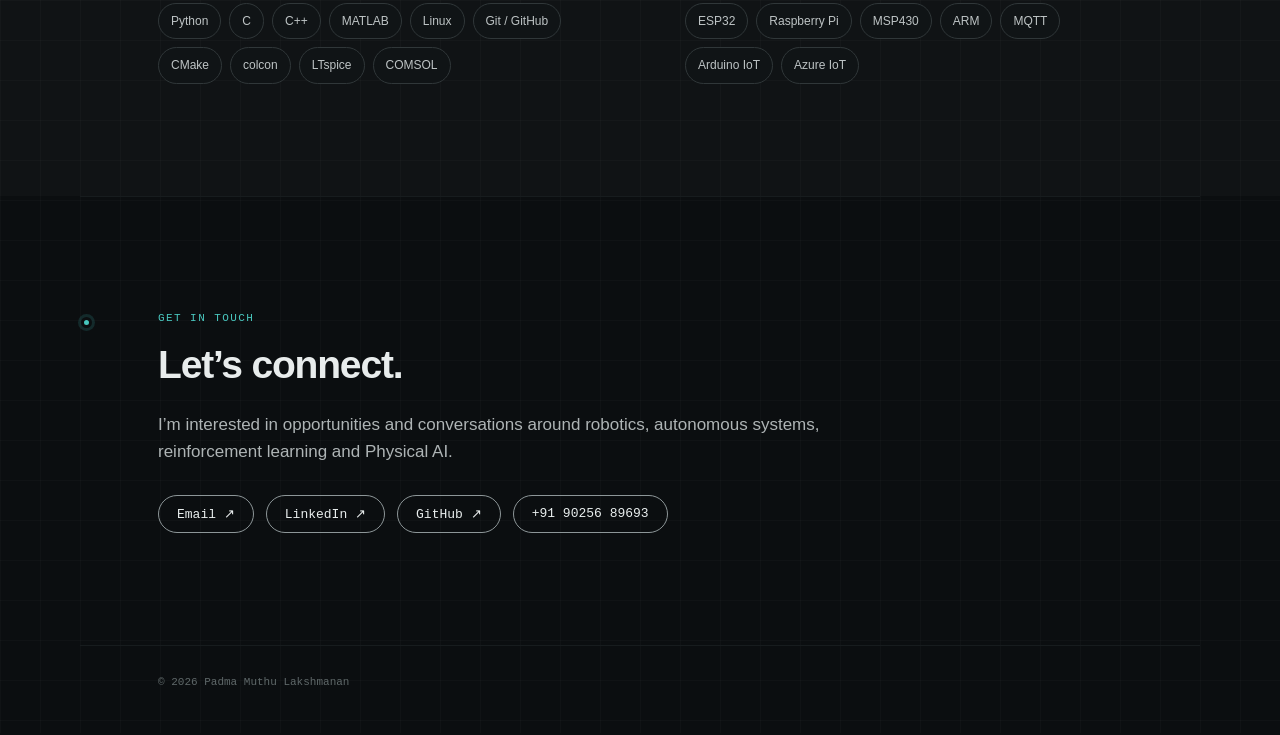
==== commit d261962e: "Add files via upload" ====
--- a/index.html
+++ b/index.html
@@ -48,12 +48,14 @@
   <header class="section-title"><p class="eyebrow">ACADEMIC BACKGROUND</p><h2>Education</h2></header>
   <div class="stack">
     <article class="card education-card accent-card">
-      <div class="meta">2023 — 2027</div>
-      <div><h3>B.Tech, Instrumentation &amp; Control Engineering</h3><p class="sub">National Institute of Technology, Tiruchirappalli</p></div>
+      <img class="edu-logo" src="nit-trichy-logo.png" alt="NIT Tiruchirappalli emblem">
+      <div class="edu-copy"><h3>B.Tech, Instrumentation &amp; Control Engineering</h3><p class="sub">National Institute of Technology, Tiruchirappalli</p></div>
+      <div class="meta edu-date">2023 — 2027</div>
     </article>
     <article class="card education-card">
-      <div class="meta">SCHOOLING</div>
-      <div><h3>Chettinad Vidyashram</h3><p class="sub">Chennai, India</p></div>
+      <img class="edu-logo" src="chettinad-logo.png" alt="Chettinad Vidyashram emblem">
+      <div class="edu-copy"><h3>Chettinad Vidyashram</h3><p class="sub">Chennai, India</p></div>
+      <div class="meta edu-date">SCHOOLING</div>
     </article>
   </div>
 </section>
@@ -93,14 +95,14 @@
       <div class="media pcb-media"><img class="main-img" src="pcb-pipeline.png" alt="PCB defect detection pipeline"><div class="thumbs"><img src="pcb-detect-1.png" alt=""><img src="pcb-detect-2.png" alt=""><img src="pcb-detect-3.png" alt=""><img src="pcb-detect-4.png" alt=""></div></div>
       <div class="project-body"><p class="project-type">COMPUTER VISION · FACULTY-GUIDED · JUL — NOV 2024</p><h3>Dual-Stage PCB Defect Detection</h3>
       <p>Dual-stage YOLOv11 inspection pipeline for bare-PCB fabrication and populated-PCB assembly defects using 1,698 images across 10 classes. Stage 1 reached 94.88% precision; Stage 2 reached 91.33% recall; overall mAP@0.5 was 91.12% at 78.5 FPS.</p>
-      <div class="project-footer"><span>YOLOv11 · PyTorch · ONNX · Azure IoT</span><a href="https://github.com/Padma1320/pcb-defect-detection-yolov11-iot" target="_blank">GitHub ↗</a></div></div>
+      <div class="project-footer"><span>YOLOv11 · PyTorch · ONNX · Azure IoT</span><span class="project-actions"><a href="pcb-defect-report.pdf" target="_blank">Report ↗</a><a href="https://github.com/Padma1320/pcb-defect-detection-yolov11-iot" target="_blank">GitHub ↗</a></span></div></div>
     </article>
 
     <article class="project-card">
       <div class="media ev-media"><img src="ev-hardware.png" alt="EV battery monitoring hardware"><img src="ev-fsm.png" alt="Battery safety FSM"></div>
       <div class="project-body"><p class="project-type">EMBEDDED SYSTEMS · FACULTY-GUIDED · AUG — NOV 2025</p><h3>EV Battery Safety Monitoring</h3>
       <p>ESP32-S3 battery monitoring and fault-response architecture using voltage, current and temperature sensing. A local finite-state machine keeps safety decisions at the edge with sub-100 ms local fault response. Evaluated 13 scenarios spanning real-time overcharge simulation and synthetic fault injection.</p>
-      <div class="project-footer"><span>ESP32-S3 · Sensors · FSM · Arduino IoT</span></div></div>
+      <div class="project-footer"><span>ESP32-S3 · Sensors · FSM · Arduino IoT</span><a href="ev-battery-report.pdf" target="_blank">View report ↗</a></div></div>
     </article>
   </div>
 </section>
@@ -125,11 +127,11 @@
   <span class="timeline-dot"></span>
   <header class="section-title"><p class="eyebrow">CREDENTIALS</p><h2>Certifications</h2></header>
   <div class="cert-grid">
-    <article class="card cert"><span class="badge">CERTIFICATION</span><h3>Fuzzy Sets, Logic and Systems &amp; Applications</h3><p>NPTEL · IIT Kanpur · Elite · 91% · Jan — Apr 2026</p></article>
-    <article class="card cert"><span class="badge">CERTIFICATION</span><h3>Google Machine Learning Crash Course</h3><p>Google Developer</p></article>
-    <article class="card cert"><span class="badge">CERTIFICATION</span><h3>Crash Course on Python</h3></article>
-    <article class="card cert"><span class="badge">CERTIFICATION</span><h3>IoT Fundamentals</h3></article>
-    <article class="card cert"><span class="badge">CERTIFICATION</span><h3>Deep Learning with TensorFlow</h3></article>
+    <article class="card cert"><span class="badge">CERTIFICATION</span><h3>Fuzzy Sets, Logic and Systems &amp; Applications</h3><p>NPTEL · IIT Kanpur · Elite · 91% · Jan — Apr 2026</p><a class="cert-link" href="fuzzy-nptel-certificate.pdf" target="_blank">View certificate ↗</a></article>
+    <article class="card cert"><span class="badge">CERTIFICATION</span><h3>Google Machine Learning Crash Course</h3><p>Google Developer</p><a class="cert-link" href="https://www.coursera.org/account/accomplishments/verify/QPPBWCNJ8465?utm_source=link&utm_medium=certificate&utm_content=cert_image&utm_campaign=sharing_cta&utm_product=course" target="_blank" rel="noreferrer">View certificate ↗</a></article>
+    <article class="card cert"><span class="badge">CERTIFICATION</span><h3>Crash Course on Python</h3><a class="cert-link" href="https://acrobat.adobe.com/id/urn:aaid:sc:AP:abf45d2c-64e2-423f-863f-6d2f4607f47b" target="_blank" rel="noreferrer">View certificate ↗</a></article>
+    <article class="card cert"><span class="badge">CERTIFICATION</span><h3>IoT Fundamentals</h3><a class="cert-link" href="https://drive.google.com/file/d/1z8euAF94i-J_SznN5wXO3SRzDxDZgDfm/view?usp=drivesdk" target="_blank" rel="noreferrer">View certificate ↗</a></article>
+    <article class="card cert"><span class="badge">CERTIFICATION</span><h3>Deep Learning with TensorFlow</h3><p>Cognitive Class · IBM Developer Skills Network · May 13, 2025</p><a class="cert-link" href="deep-learning-tensorflow-certificate.pdf" target="_blank">View certificate ↗</a></article>
   </div>
 </section>
 
--- a/styles.css
+++ b/styles.css
@@ -1 +1,8 @@
-*{box-sizing:border-box}html{scroll-behavior:smooth}body{margin:0;background:#0b0e10;color:#e8ecec;font-family:Inter,ui-sans-serif,-apple-system,BlinkMacSystemFont,"Segoe UI",sans-serif;line-height:1.55;font-size:15px;background-image:linear-gradient(rgba(255,255,255,.018) 1px,transparent 1px),linear-gradient(90deg,rgba(255,255,255,.018) 1px,transparent 1px);background-size:40px 40px}.site-header{height:76px;position:sticky;top:0;z-index:50;background:rgba(11,14,16,.93);backdrop-filter:blur(14px);border-bottom:1px solid #252c2e;display:grid;grid-template-columns:auto 1fr auto;align-items:center;gap:34px;padding:0 max(28px,calc((100vw - 1180px)/2))}.brand{border:1px solid #778083;border-radius:4px;padding:8px 11px;color:#fff;text-decoration:none;font:600 15px ui-monospace,SFMono-Regular,Menlo,monospace;letter-spacing:.08em}nav{display:flex;justify-content:center;gap:31px}nav a{color:#a7adae;text-decoration:none;font-size:14px}nav a:hover{color:#47c8bf}.contact-button,.hero-actions a{color:#e9eeee;text-decoration:none;border:1px solid #8d9698;border-radius:999px;padding:10px 18px;font:13px ui-monospace,SFMono-Regular,Menlo,monospace}.contact-button:hover,.hero-actions a:hover{border-color:#47c8bf;color:#47c8bf}.menu{display:none}.progress-rail{position:fixed;left:max(22px,calc((100vw - 1260px)/2));top:76px;bottom:0;width:2px;background:#242b2d;z-index:5}.progress-rail:after{content:"";position:absolute;left:-4px;top:18%;width:8px;height:8px;border-radius:50%;border:2px solid #30383a;background:#0b0e10}.progress-fill{display:block;width:2px;height:0;background:#47c8bf;box-shadow:0 0 12px rgba(71,200,191,.4)}main{overflow:hidden}.section-shell{position:relative;max-width:1120px;margin:auto;padding:104px 48px 112px 78px;border-bottom:1px solid #171c1e;scroll-margin-top:75px}.section-shell.alt:before{content:"";position:absolute;z-index:-1;inset:0 -100vw;background:rgba(255,255,255,.018)}.timeline-dot{position:absolute;left:1px;top:120px;width:11px;height:11px;border-radius:50%;background:#47c8bf;border:3px solid #0b0e10;box-shadow:0 0 0 3px rgba(71,200,191,.15)}.hero{min-height:730px;display:grid;grid-template-columns:1.2fr .8fr;align-items:center;gap:70px;padding-top:82px}.eyebrow,.meta,.project-type{font:11px ui-monospace,SFMono-Regular,Menlo,monospace;letter-spacing:.13em;color:#49c7bf}.hero h1{font-size:clamp(52px,6vw,78px);line-height:.98;letter-spacing:-.045em;margin:12px 0 20px;font-weight:750}.hero h1 span{color:#48c8bf}.hero-fields{font:16px ui-monospace,SFMono-Regular,Menlo,monospace;color:#55bdb8;margin-bottom:26px}.lead{max-width:650px;color:#c8cdce;font-size:17px}.lead strong{color:#fff}.muted{color:#92999a}.portrait-frame{border:1px solid #343c3e;border-radius:8px;overflow:hidden;background:#111619;box-shadow:0 18px 60px rgba(0,0,0,.3)}.portrait-frame img{display:block;width:100%;aspect-ratio:4/5;object-fit:cover;object-position:center 20%}.hero-actions{display:flex;flex-wrap:wrap;gap:12px;margin-top:30px}.worked-with{margin-top:50px}.worked-with>p{font:10px ui-monospace,SFMono-Regular,Menlo,monospace;letter-spacing:.16em;color:#737b7c}.focus-chips{display:flex;flex-wrap:wrap;gap:8px}.focus-chips span,.pills span{border:1px solid #303739;border-radius:999px;padding:8px 12px;color:#bdc3c4;background:#101416;font-size:12px}.section-title{margin-bottom:48px}.section-title h2,.contact-section h2{font-size:39px;letter-spacing:-.03em;margin:7px 0 0}.card,.project-card{border:1px solid #2c3436;border-radius:13px;background:linear-gradient(135deg,rgba(24,30,32,.88),rgba(15,19,21,.92));box-shadow:0 10px 35px rgba(0,0,0,.16)}.stack{display:grid;gap:18px}.education-card{display:grid;grid-template-columns:160px 1fr;gap:28px;padding:31px 34px;align-items:center}.accent-card{border-color:#3a8e89}.card h3,.project-card h3{margin:0 0 7px;font-size:21px}.sub{color:#8f9697;margin:0;font:13px ui-monospace,SFMono-Regular,Menlo,monospace}.experience-card{display:grid;grid-template-columns:190px 1fr;gap:36px;padding:38px}.experience-meta{display:flex;flex-direction:column;gap:18px}.logo-box{width:58px;height:58px;display:grid;place-items:center;border-radius:8px;background:#f4f4f0;color:#101315;font:bold 13px ui-monospace,monospace}.experience-card ul{padding-left:19px;color:#adb3b4}.experience-card li{margin:10px 0}.experience-card li::marker{color:#48c8bf}.text-links{display:flex;gap:22px;margin-top:22px}.text-links a,.project-footer a{color:#4dc7c0;text-decoration:none;font:12px ui-monospace,SFMono-Regular,Menlo,monospace}.project-grid{display:grid;grid-template-columns:1fr 1fr;gap:20px}.project-card{overflow:hidden}.project-card.featured{grid-column:1/-1;display:grid;grid-template-columns:1.02fr .98fr}.media{background:#090b0c;min-height:255px}.media>video,.media>.main-img{display:block;width:100%;height:100%;min-height:255px;object-fit:cover}.featured .media video{height:100%;min-height:480px}.project-body{padding:28px}.project-type{color:#cf865f}.project-card h3{font-size:23px}.project-card p:not(.project-type){color:#aeb4b5}.project-footer{border-top:1px solid #293032;margin-top:24px;padding-top:15px;display:flex;justify-content:space-between;gap:15px;align-items:flex-end}.project-footer span{color:#777f80;font:11px ui-monospace,SFMono-Regular,Menlo,monospace}.thumbs{display:grid;grid-template-columns:repeat(4,1fr);gap:2px}.thumbs img{width:100%;height:70px;object-fit:cover}.ev-media{display:grid;grid-template-columns:1fr 1fr}.ev-media img{width:100%;height:320px;object-fit:contain;background:#fff}.research-card{padding:40px;max-width:980px}.status,.badge{display:inline-block;border-radius:999px;background:rgba(49,147,137,.14);color:#52c9c1;padding:6px 10px;font:10px ui-monospace,SFMono-Regular,Menlo,monospace;letter-spacing:.08em}.research-card h3{font-size:26px;line-height:1.28;margin:20px 0 15px}.research-card>p{color:#aeb4b5}.results{display:grid;grid-template-columns:1fr 1fr;gap:14px;margin:30px 0}.results>div{border:1px solid #30383a;border-radius:10px;padding:22px}.results strong{display:block;font-size:30px;color:#fff}.results span{font-size:12px;color:#8d9596}.fine{font-size:12px!important;color:#7f8788!important}.cert-grid{display:grid;grid-template-columns:1fr 1fr;gap:16px}.cert{padding:27px}.cert h3{margin-top:17px;font-size:18px}.cert p{color:#8e9697;font:12px ui-monospace,SFMono-Regular,Menlo,monospace}.skills-grid{display:grid;grid-template-columns:1fr 1fr;gap:36px 60px}.skill-group{border-top:1px solid #2b3234;padding-top:18px}.skill-group h3{font:12px ui-monospace,SFMono-Regular,Menlo,monospace;letter-spacing:.1em;color:#8f9899;text-transform:uppercase}.skill-group p{color:#aeb4b5}.pills{display:flex;flex-wrap:wrap;gap:8px}.contact-section{min-height:430px}.contact-section>p:not(.eyebrow){max-width:700px;color:#aeb4b5;font-size:17px}footer{max-width:1120px;margin:auto;padding:30px 48px 45px 78px;color:#5f6869;font:11px ui-monospace,SFMono-Regular,Menlo,monospace}@media(max-width:800px){.site-header{padding:0 20px;grid-template-columns:auto 1fr auto}.menu{display:block;justify-self:end;background:none;border:0;color:#cbd0d1;font:13px ui-monospace,monospace}.contact-button{display:none}nav{display:none;position:absolute;top:76px;left:0;right:0;background:#0d1113;padding:22px;flex-direction:column;border-bottom:1px solid #293032}nav.open{display:flex}.progress-rail{left:18px}.section-shell{padding:76px 20px 82px 46px}.timeline-dot{left:-33px}.hero{grid-template-columns:1fr;min-height:auto;gap:35px}.portrait-frame{grid-row:1;max-width:260px}.hero-copy{grid-row:2}.hero h1{font-size:48px}.project-grid,.cert-grid,.skills-grid,.results{grid-template-columns:1fr}.project-card.featured{grid-column:auto;display:block}.featured .media video{min-height:250px}.education-card,.experience-card{grid-template-columns:1fr}.experience-meta{flex-direction:row;align-items:center}.ev-media img{height:210px}.project-footer{align-items:flex-start;flex-direction:column}footer{padding-left:46px}}+*{box-sizing:border-box}html{scroll-behavior:smooth}body{margin:0;background:#0b0e10;color:#e8ecec;font-family:Inter,ui-sans-serif,-apple-system,BlinkMacSystemFont,"Segoe UI",sans-serif;line-height:1.55;font-size:15px;background-image:linear-gradient(rgba(255,255,255,.018) 1px,transparent 1px),linear-gradient(90deg,rgba(255,255,255,.018) 1px,transparent 1px);background-size:40px 40px}.site-header{height:76px;position:sticky;top:0;z-index:50;background:rgba(11,14,16,.93);backdrop-filter:blur(14px);border-bottom:1px solid #252c2e;display:grid;grid-template-columns:auto 1fr auto;align-items:center;gap:34px;padding:0 max(28px,calc((100vw - 1180px)/2))}.brand{border:1px solid #778083;border-radius:4px;padding:8px 11px;color:#fff;text-decoration:none;font:600 15px ui-monospace,SFMono-Regular,Menlo,monospace;letter-spacing:.08em}nav{display:flex;justify-content:center;gap:31px}nav a{color:#a7adae;text-decoration:none;font-size:14px}nav a:hover{color:#47c8bf}.contact-button,.hero-actions a{color:#e9eeee;text-decoration:none;border:1px solid #8d9698;border-radius:999px;padding:10px 18px;font:13px ui-monospace,SFMono-Regular,Menlo,monospace}.contact-button:hover,.hero-actions a:hover{border-color:#47c8bf;color:#47c8bf}.menu{display:none}.progress-rail{position:fixed;left:max(22px,calc((100vw - 1260px)/2));top:76px;bottom:0;width:2px;background:#242b2d;z-index:5}.progress-rail:after{content:"";position:absolute;left:-4px;top:18%;width:8px;height:8px;border-radius:50%;border:2px solid #30383a;background:#0b0e10}.progress-fill{display:block;width:2px;height:0;background:#47c8bf;box-shadow:0 0 12px rgba(71,200,191,.4)}main{overflow:hidden}.section-shell{position:relative;max-width:1120px;margin:auto;padding:104px 48px 112px 78px;border-bottom:1px solid #171c1e;scroll-margin-top:75px}.section-shell.alt:before{content:"";position:absolute;z-index:-1;inset:0 -100vw;background:rgba(255,255,255,.018)}.timeline-dot{position:absolute;left:1px;top:120px;width:11px;height:11px;border-radius:50%;background:#47c8bf;border:3px solid #0b0e10;box-shadow:0 0 0 3px rgba(71,200,191,.15)}.hero{min-height:730px;display:grid;grid-template-columns:1.2fr .8fr;align-items:center;gap:70px;padding-top:82px}.eyebrow,.meta,.project-type{font:11px ui-monospace,SFMono-Regular,Menlo,monospace;letter-spacing:.13em;color:#49c7bf}.hero h1{font-size:clamp(52px,6vw,78px);line-height:.98;letter-spacing:-.045em;margin:12px 0 20px;font-weight:750}.hero h1 span{color:#48c8bf}.hero-fields{font:16px ui-monospace,SFMono-Regular,Menlo,monospace;color:#55bdb8;margin-bottom:26px}.lead{max-width:650px;color:#c8cdce;font-size:17px}.lead strong{color:#fff}.muted{color:#92999a}.portrait-frame{border:1px solid #343c3e;border-radius:8px;overflow:hidden;background:#111619;box-shadow:0 18px 60px rgba(0,0,0,.3)}.portrait-frame img{display:block;width:100%;aspect-ratio:4/5;object-fit:cover;object-position:center 20%}.hero-actions{display:flex;flex-wrap:wrap;gap:12px;margin-top:30px}.worked-with{margin-top:50px}.worked-with>p{font:10px ui-monospace,SFMono-Regular,Menlo,monospace;letter-spacing:.16em;color:#737b7c}.focus-chips{display:flex;flex-wrap:wrap;gap:8px}.focus-chips span,.pills span{border:1px solid #303739;border-radius:999px;padding:8px 12px;color:#bdc3c4;background:#101416;font-size:12px}.section-title{margin-bottom:48px}.section-title h2,.contact-section h2{font-size:39px;letter-spacing:-.03em;margin:7px 0 0}.card,.project-card{border:1px solid #2c3436;border-radius:13px;background:linear-gradient(135deg,rgba(24,30,32,.88),rgba(15,19,21,.92));box-shadow:0 10px 35px rgba(0,0,0,.16)}.stack{display:grid;gap:18px}.education-card{display:grid;grid-template-columns:160px 1fr;gap:28px;padding:31px 34px;align-items:center}.accent-card{border-color:#3a8e89}.card h3,.project-card h3{margin:0 0 7px;font-size:21px}.sub{color:#8f9697;margin:0;font:13px ui-monospace,SFMono-Regular,Menlo,monospace}.experience-card{display:grid;grid-template-columns:190px 1fr;gap:36px;padding:38px}.experience-meta{display:flex;flex-direction:column;gap:18px}.logo-box{width:58px;height:58px;display:grid;place-items:center;border-radius:8px;background:#f4f4f0;color:#101315;font:bold 13px ui-monospace,monospace}.experience-card ul{padding-left:19px;color:#adb3b4}.experience-card li{margin:10px 0}.experience-card li::marker{color:#48c8bf}.text-links{display:flex;gap:22px;margin-top:22px}.text-links a,.project-footer a{color:#4dc7c0;text-decoration:none;font:12px ui-monospace,SFMono-Regular,Menlo,monospace}.project-grid{display:grid;grid-template-columns:1fr 1fr;gap:20px}.project-card{overflow:hidden}.project-card.featured{grid-column:1/-1;display:grid;grid-template-columns:1.02fr .98fr}.media{background:#090b0c;min-height:255px}.media>video,.media>.main-img{display:block;width:100%;height:100%;min-height:255px;object-fit:cover}.featured .media video{height:100%;min-height:480px}.project-body{padding:28px}.project-type{color:#cf865f}.project-card h3{font-size:23px}.project-card p:not(.project-type){color:#aeb4b5}.project-footer{border-top:1px solid #293032;margin-top:24px;padding-top:15px;display:flex;justify-content:space-between;gap:15px;align-items:flex-end}.project-footer span{color:#777f80;font:11px ui-monospace,SFMono-Regular,Menlo,monospace}.thumbs{display:grid;grid-template-columns:repeat(4,1fr);gap:2px}.thumbs img{width:100%;height:70px;object-fit:cover}.ev-media{display:grid;grid-template-columns:1fr 1fr}.ev-media img{width:100%;height:320px;object-fit:contain;background:#fff}.research-card{padding:40px;max-width:980px}.status,.badge{display:inline-block;border-radius:999px;background:rgba(49,147,137,.14);color:#52c9c1;padding:6px 10px;font:10px ui-monospace,SFMono-Regular,Menlo,monospace;letter-spacing:.08em}.research-card h3{font-size:26px;line-height:1.28;margin:20px 0 15px}.research-card>p{color:#aeb4b5}.results{display:grid;grid-template-columns:1fr 1fr;gap:14px;margin:30px 0}.results>div{border:1px solid #30383a;border-radius:10px;padding:22px}.results strong{display:block;font-size:30px;color:#fff}.results span{font-size:12px;color:#8d9596}.fine{font-size:12px!important;color:#7f8788!important}.cert-grid{display:grid;grid-template-columns:1fr 1fr;gap:16px}.cert{padding:27px}.cert h3{margin-top:17px;font-size:18px}.cert p{color:#8e9697;font:12px ui-monospace,SFMono-Regular,Menlo,monospace}.skills-grid{display:grid;grid-template-columns:1fr 1fr;gap:36px 60px}.skill-group{border-top:1px solid #2b3234;padding-top:18px}.skill-group h3{font:12px ui-monospace,SFMono-Regular,Menlo,monospace;letter-spacing:.1em;color:#8f9899;text-transform:uppercase}.skill-group p{color:#aeb4b5}.pills{display:flex;flex-wrap:wrap;gap:8px}.contact-section{min-height:430px}.contact-section>p:not(.eyebrow){max-width:700px;color:#aeb4b5;font-size:17px}footer{max-width:1120px;margin:auto;padding:30px 48px 45px 78px;color:#5f6869;font:11px ui-monospace,SFMono-Regular,Menlo,monospace}@media(max-width:800px){.site-header{padding:0 20px;grid-template-columns:auto 1fr auto}.menu{display:block;justify-self:end;background:none;border:0;color:#cbd0d1;font:13px ui-monospace,monospace}.contact-button{display:none}nav{display:none;position:absolute;top:76px;left:0;right:0;background:#0d1113;padding:22px;flex-direction:column;border-bottom:1px solid #293032}nav.open{display:flex}.progress-rail{left:18px}.section-shell{padding:76px 20px 82px 46px}.timeline-dot{left:-33px}.hero{grid-template-columns:1fr;min-height:auto;gap:35px}.portrait-frame{grid-row:1;max-width:260px}.hero-copy{grid-row:2}.hero h1{font-size:48px}.project-grid,.cert-grid,.skills-grid,.results{grid-template-columns:1fr}.project-card.featured{grid-column:auto;display:block}.featured .media video{min-height:250px}.education-card,.experience-card{grid-template-columns:1fr}.experience-meta{flex-direction:row;align-items:center}.ev-media img{height:210px}.project-footer{align-items:flex-start;flex-direction:column}footer{padding-left:46px}}
+/* V4.1 education + document links */
+.education-card{grid-template-columns:72px minmax(0,1fr) auto;gap:24px;padding:26px 30px}
+.edu-logo{width:62px;height:62px;object-fit:contain;border-radius:9px;background:#f4f2ed;padding:5px}
+.edu-copy{min-width:0}.edu-date{justify-self:end;text-align:right;white-space:nowrap}
+.project-actions{display:flex;gap:16px}.project-actions a,.cert-link{color:#4dc7c0;text-decoration:none;font:12px ui-monospace,SFMono-Regular,Menlo,monospace}
+.cert-link{display:inline-block;margin-top:14px}
+@media(max-width:800px){.education-card{grid-template-columns:58px 1fr;gap:16px}.edu-logo{width:54px;height:54px}.edu-date{grid-column:2;justify-self:start;text-align:left}.project-actions{flex-wrap:wrap}}
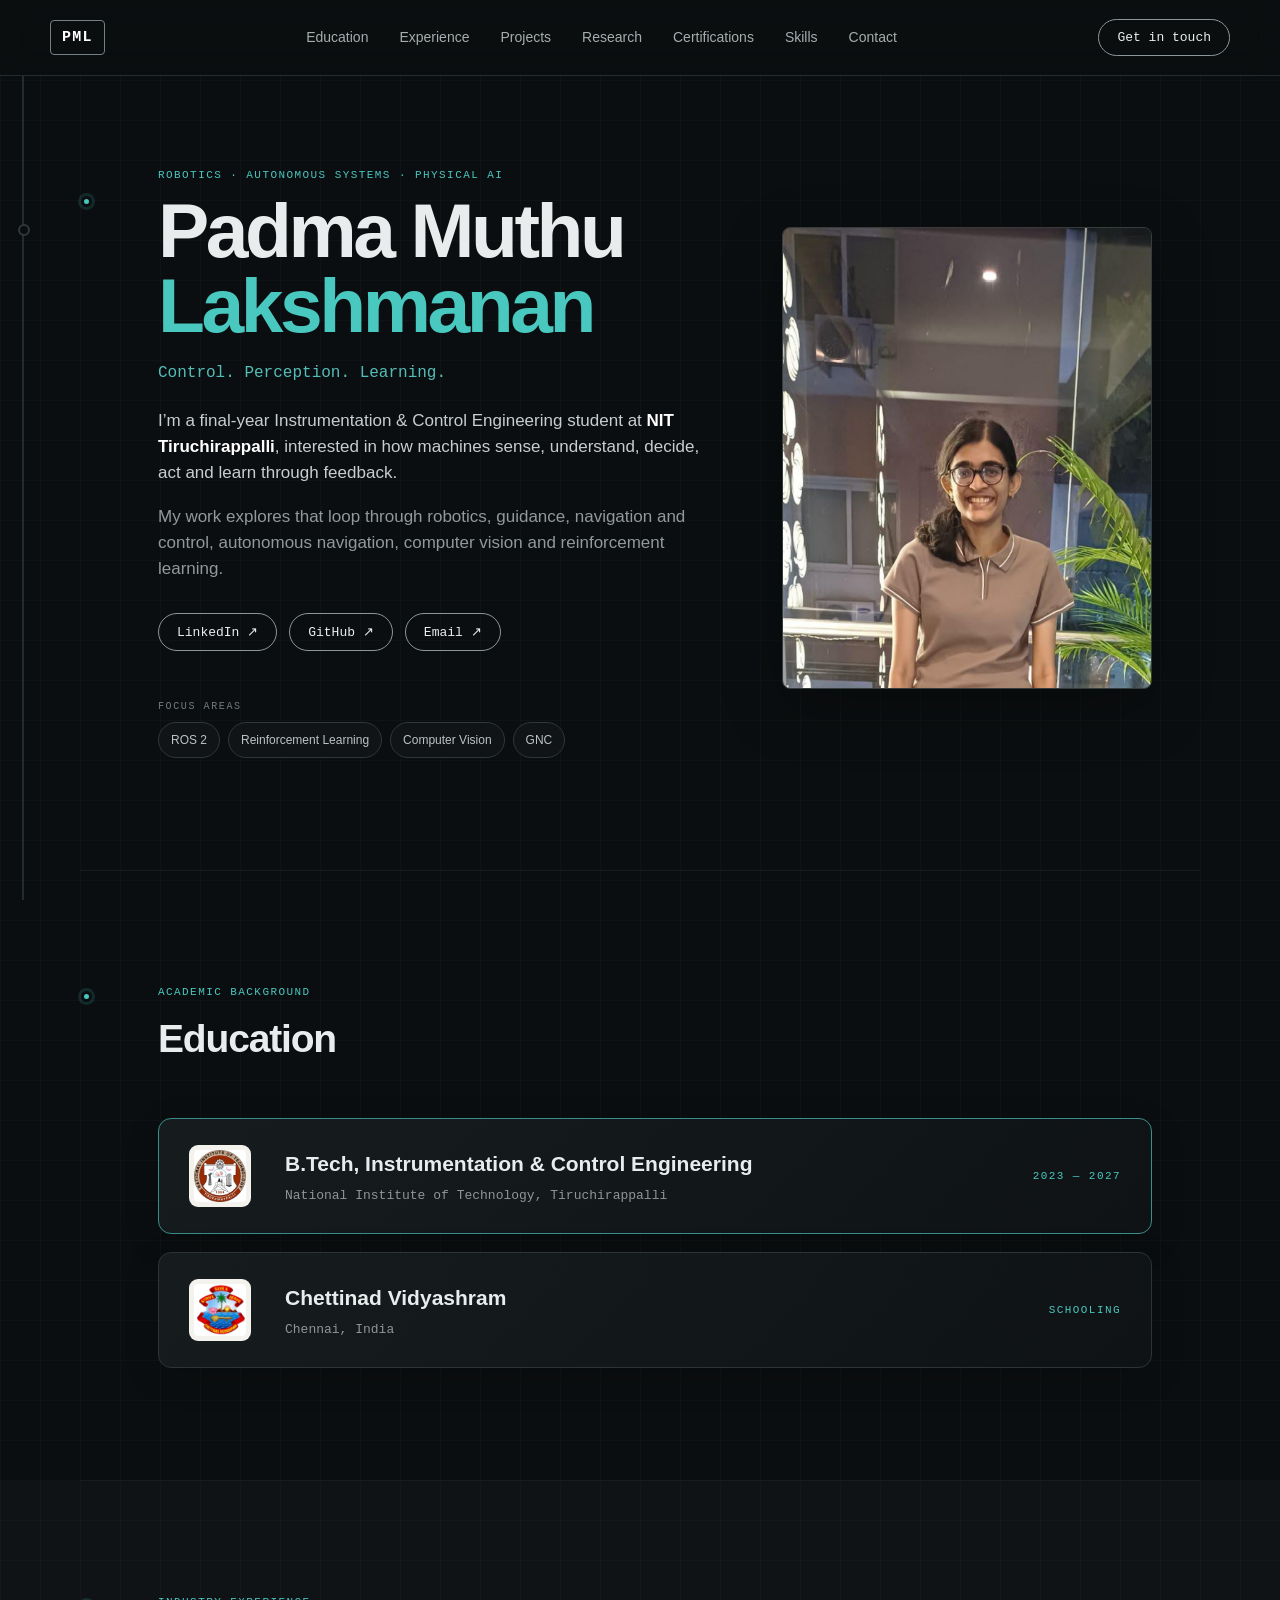
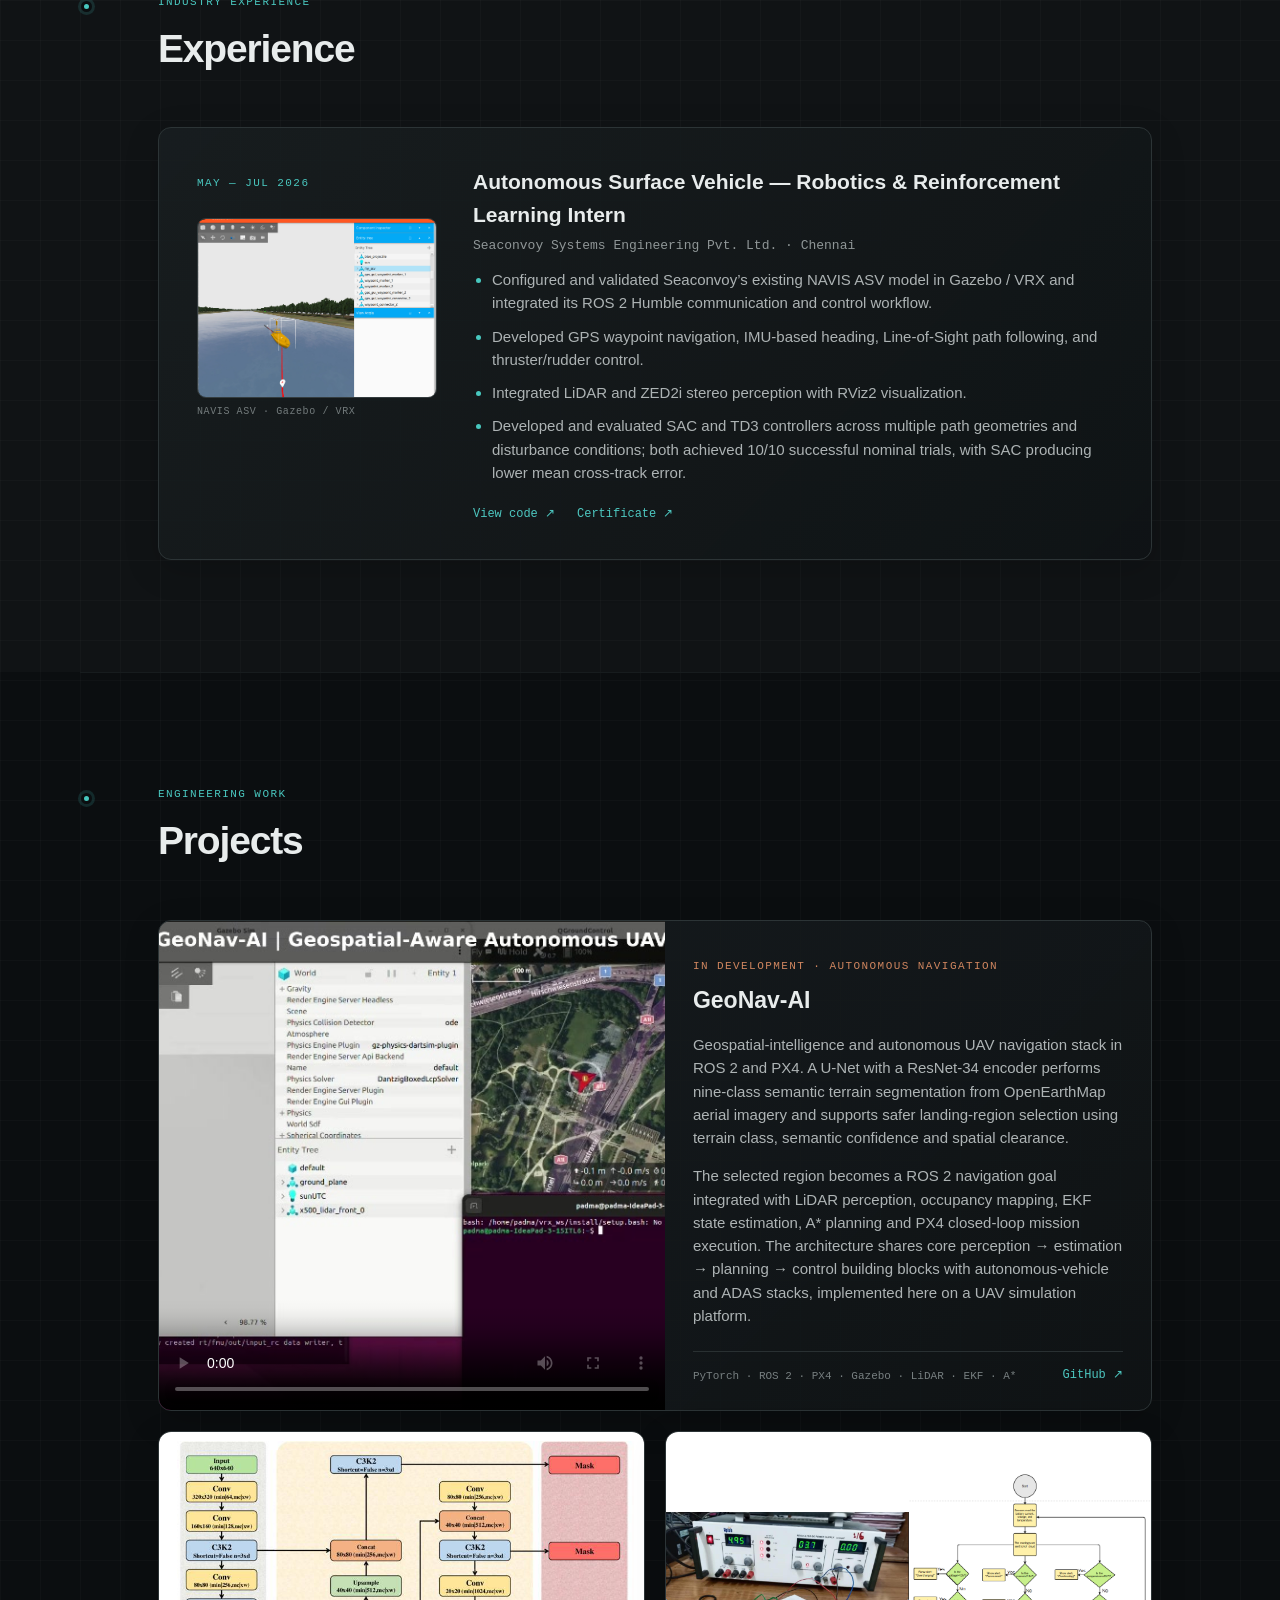
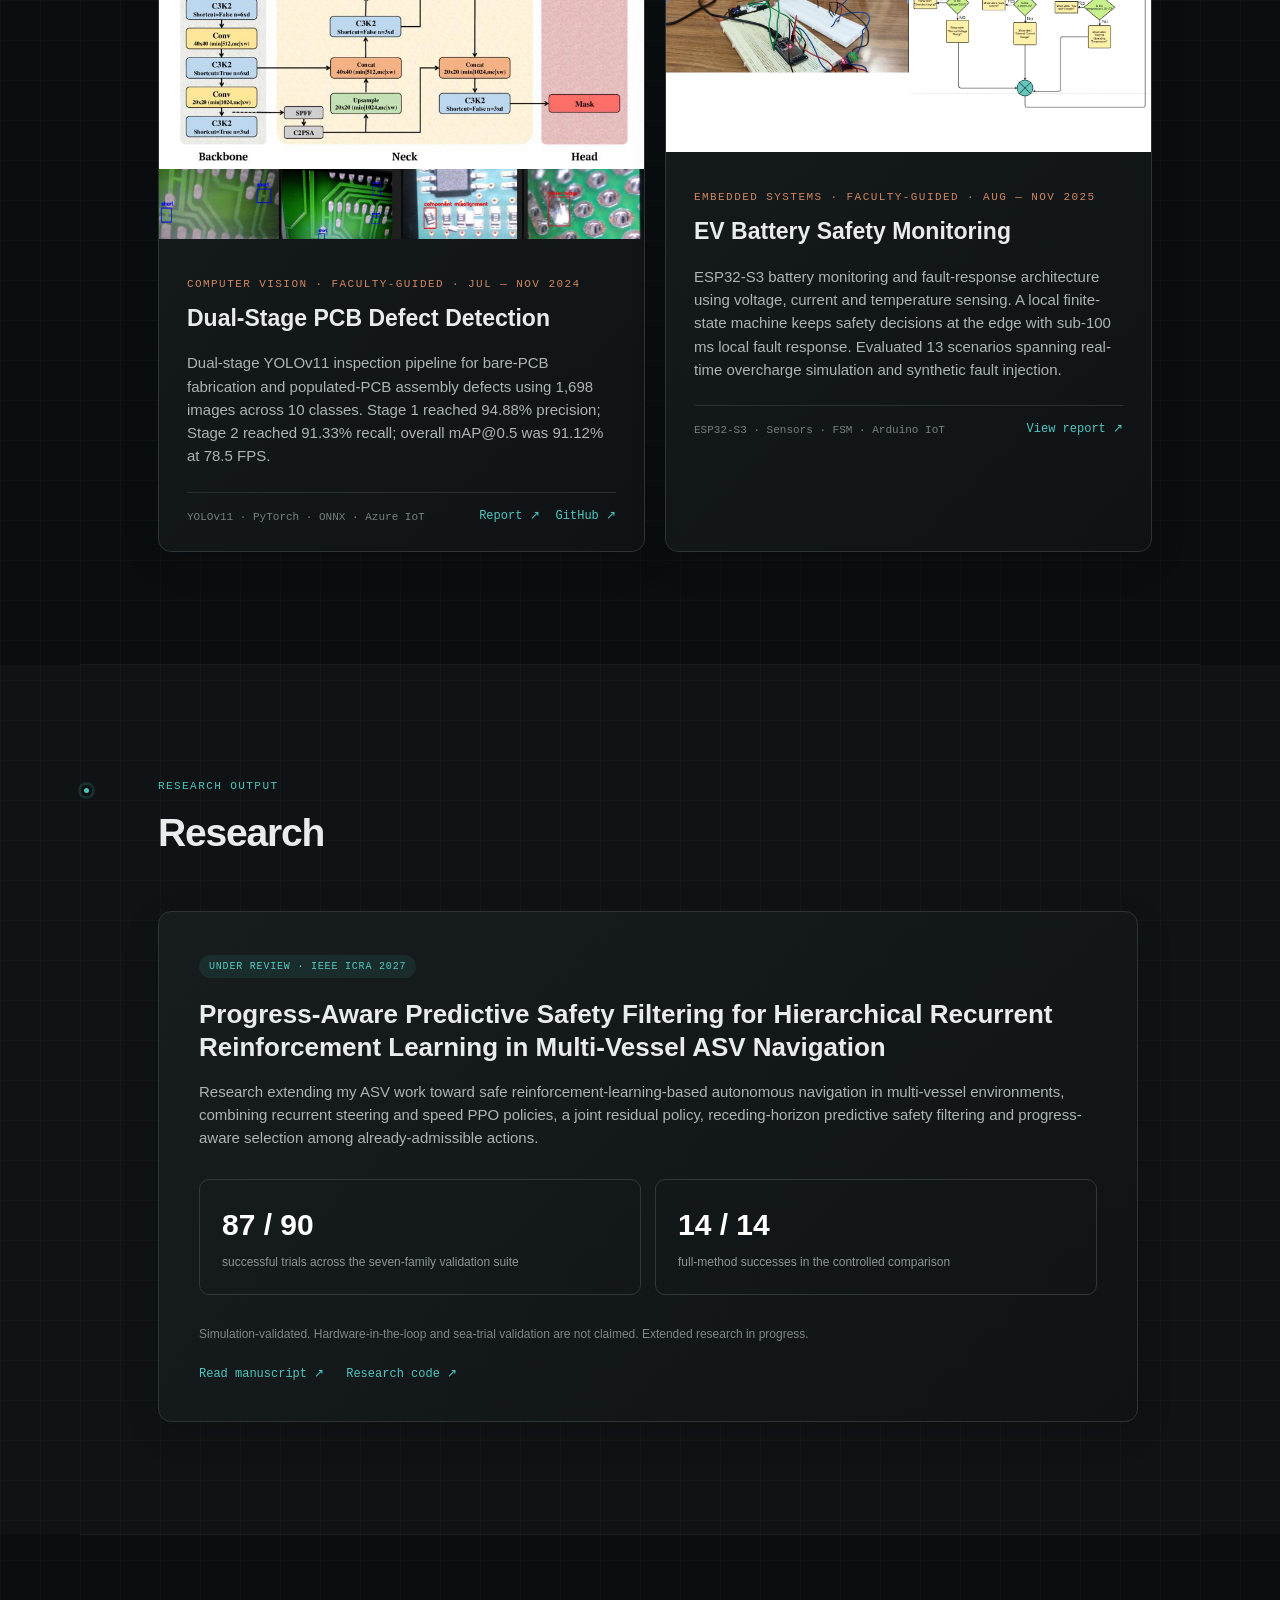
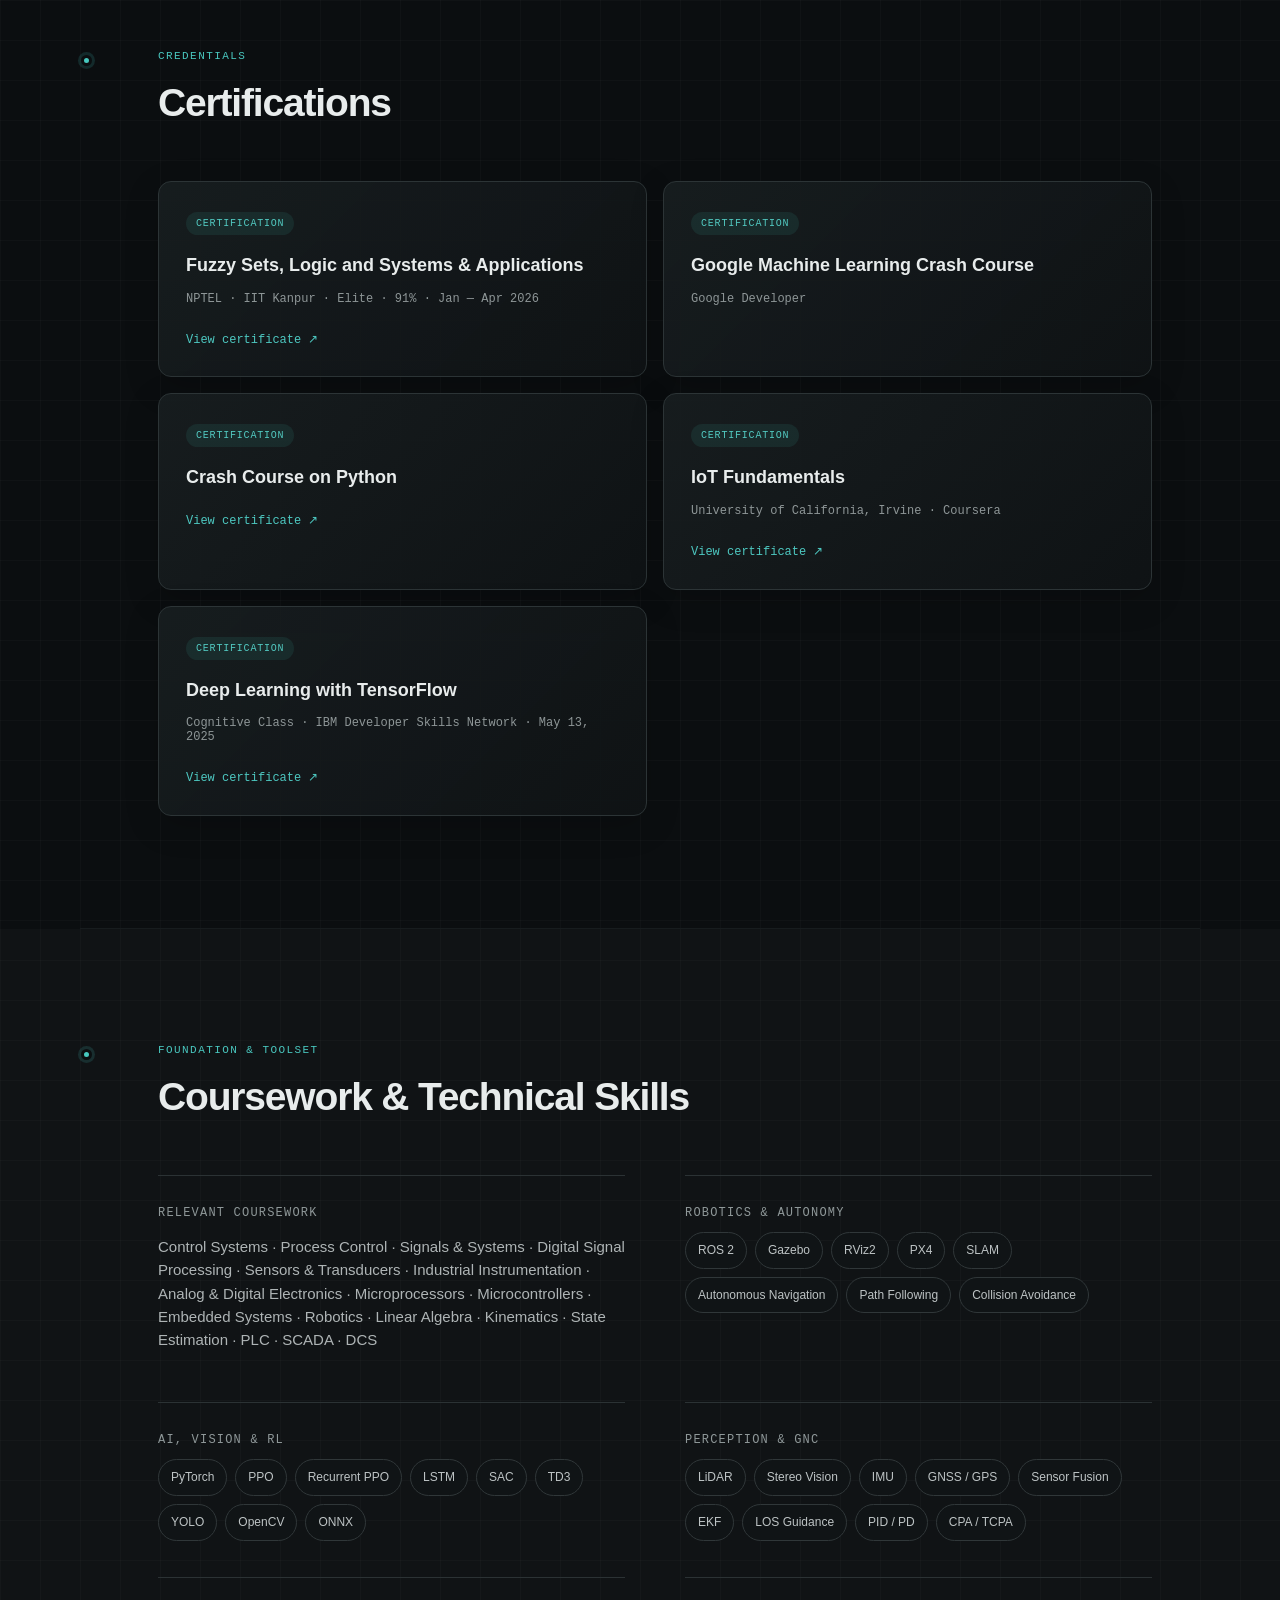
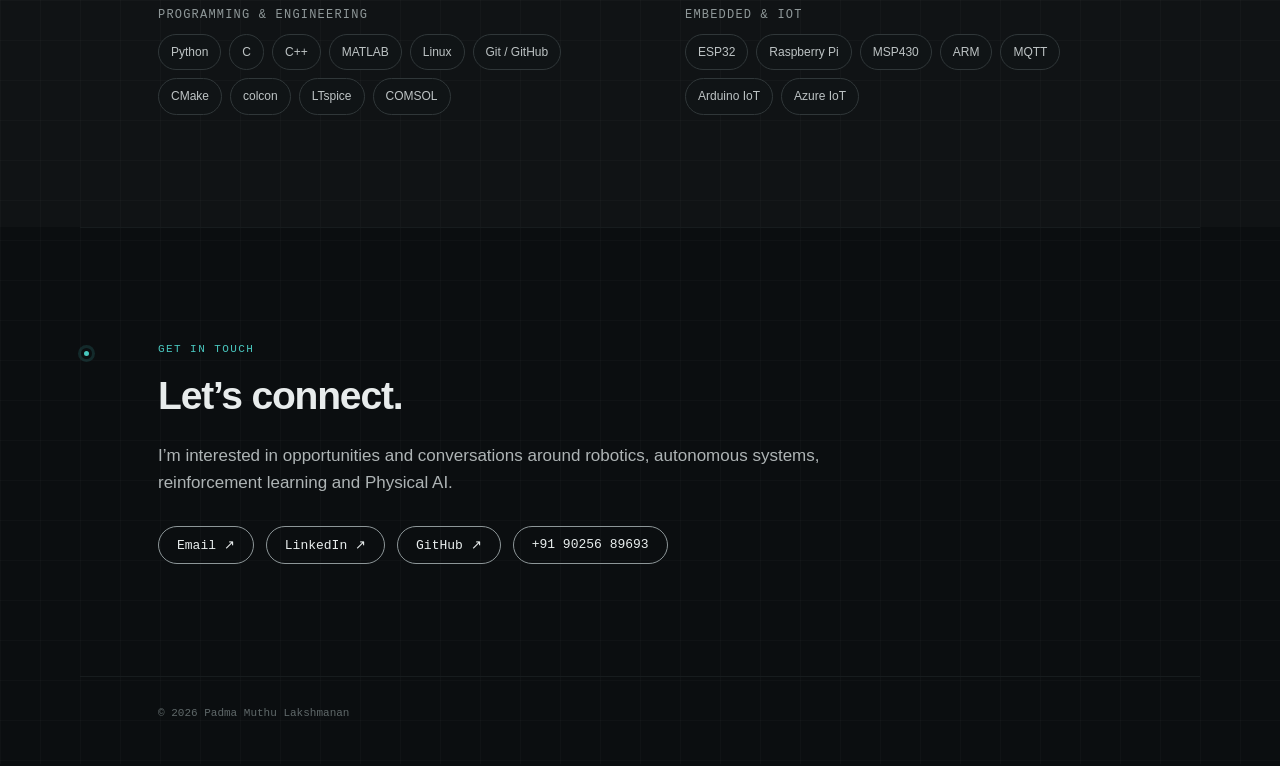
==== commit 2f0fd093: "Add files via upload" ====
--- a/index.html
+++ b/index.html
@@ -64,7 +64,7 @@
   <span class="timeline-dot"></span>
   <header class="section-title"><p class="eyebrow">INDUSTRY EXPERIENCE</p><h2>Experience</h2></header>
   <article class="card experience-card">
-    <div class="experience-meta"><p class="meta">MAY — JUL 2026</p><div class="logo-box">ASV</div></div>
+    <div class="experience-meta"><p class="meta">MAY — JUL 2026</p><figure class="experience-visual"><img src="asv-experience.jpg" alt="NAVIS autonomous surface vehicle in Gazebo with waypoint navigation visualization"><figcaption>NAVIS ASV · Gazebo / VRX</figcaption></figure></div>
     <div>
       <h3>Autonomous Surface Vehicle — Robotics &amp; Reinforcement Learning Intern</h3>
       <p class="sub">Seaconvoy Systems Engineering Pvt. Ltd. · Chennai</p>
@@ -128,9 +128,9 @@
   <header class="section-title"><p class="eyebrow">CREDENTIALS</p><h2>Certifications</h2></header>
   <div class="cert-grid">
     <article class="card cert"><span class="badge">CERTIFICATION</span><h3>Fuzzy Sets, Logic and Systems &amp; Applications</h3><p>NPTEL · IIT Kanpur · Elite · 91% · Jan — Apr 2026</p><a class="cert-link" href="fuzzy-nptel-certificate.pdf" target="_blank">View certificate ↗</a></article>
-    <article class="card cert"><span class="badge">CERTIFICATION</span><h3>Google Machine Learning Crash Course</h3><p>Google Developer</p><a class="cert-link" href="https://www.coursera.org/account/accomplishments/verify/QPPBWCNJ8465?utm_source=link&utm_medium=certificate&utm_content=cert_image&utm_campaign=sharing_cta&utm_product=course" target="_blank" rel="noreferrer">View certificate ↗</a></article>
-    <article class="card cert"><span class="badge">CERTIFICATION</span><h3>Crash Course on Python</h3><a class="cert-link" href="https://acrobat.adobe.com/id/urn:aaid:sc:AP:abf45d2c-64e2-423f-863f-6d2f4607f47b" target="_blank" rel="noreferrer">View certificate ↗</a></article>
-    <article class="card cert"><span class="badge">CERTIFICATION</span><h3>IoT Fundamentals</h3><a class="cert-link" href="https://drive.google.com/file/d/1z8euAF94i-J_SznN5wXO3SRzDxDZgDfm/view?usp=drivesdk" target="_blank" rel="noreferrer">View certificate ↗</a></article>
+    <article class="card cert"><span class="badge">CERTIFICATION</span><h3>Google Machine Learning Crash Course</h3><p>Google Developer</p></article>
+    <article class="card cert"><span class="badge">CERTIFICATION</span><h3>Crash Course on Python</h3><a class="cert-link" href="https://www.coursera.org/account/accomplishments/verify/QPPBWCNJ8465?utm_source=link&amp;utm_medium=certificate&amp;utm_content=cert_image&amp;utm_campaign=sharing_cta&amp;utm_product=course" target="_blank" rel="noreferrer">View certificate ↗</a></article>
+    <article class="card cert"><span class="badge">CERTIFICATION</span><h3>IoT Fundamentals</h3><p>University of California, Irvine · Coursera</p><a class="cert-link" href="iot-fundamentals-certificate.pdf" target="_blank">View certificate ↗</a></article>
     <article class="card cert"><span class="badge">CERTIFICATION</span><h3>Deep Learning with TensorFlow</h3><p>Cognitive Class · IBM Developer Skills Network · May 13, 2025</p><a class="cert-link" href="deep-learning-tensorflow-certificate.pdf" target="_blank">View certificate ↗</a></article>
   </div>
 </section>
--- a/styles.css
+++ b/styles.css
@@ -6,3 +6,10 @@
 .project-actions{display:flex;gap:16px}.project-actions a,.cert-link{color:#4dc7c0;text-decoration:none;font:12px ui-monospace,SFMono-Regular,Menlo,monospace}
 .cert-link{display:inline-block;margin-top:14px}
 @media(max-width:800px){.education-card{grid-template-columns:58px 1fr;gap:16px}.edu-logo{width:54px;height:54px}.edu-date{grid-column:2;justify-self:start;text-align:left}.project-actions{flex-wrap:wrap}}
+
+/* V6 final — ASV internship visual */
+.experience-card{grid-template-columns:240px minmax(0,1fr);gap:36px}
+.experience-visual{margin:0;width:100%}
+.experience-visual img{display:block;width:100%;aspect-ratio:4/3;object-fit:cover;object-position:center;border:1px solid #343c3e;border-radius:9px;background:#090b0c}
+.experience-visual figcaption{margin-top:8px;color:#737b7c;font:10px ui-monospace,SFMono-Regular,Menlo,monospace;letter-spacing:.06em}
+@media(max-width:800px){.experience-card{grid-template-columns:1fr}.experience-meta{display:block}.experience-visual{margin-top:16px;max-width:100%}.experience-visual img{aspect-ratio:16/10}}
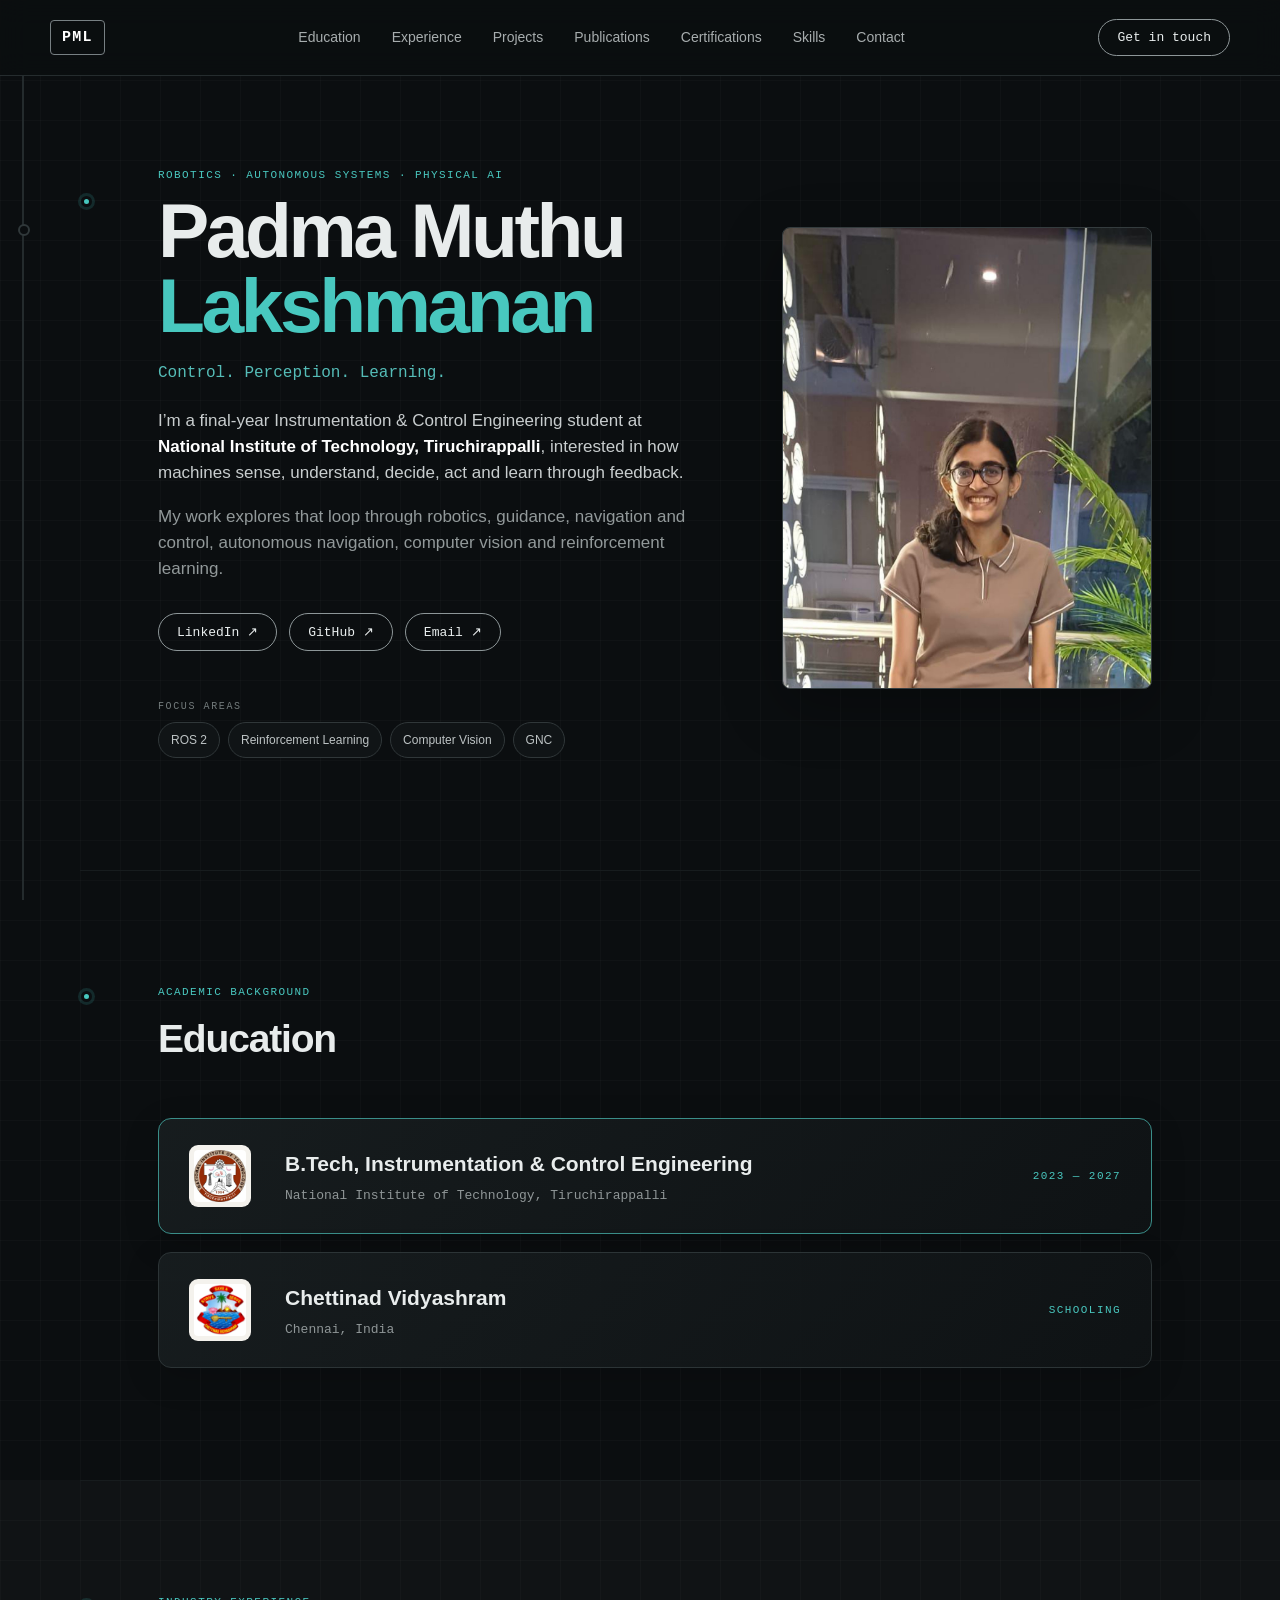
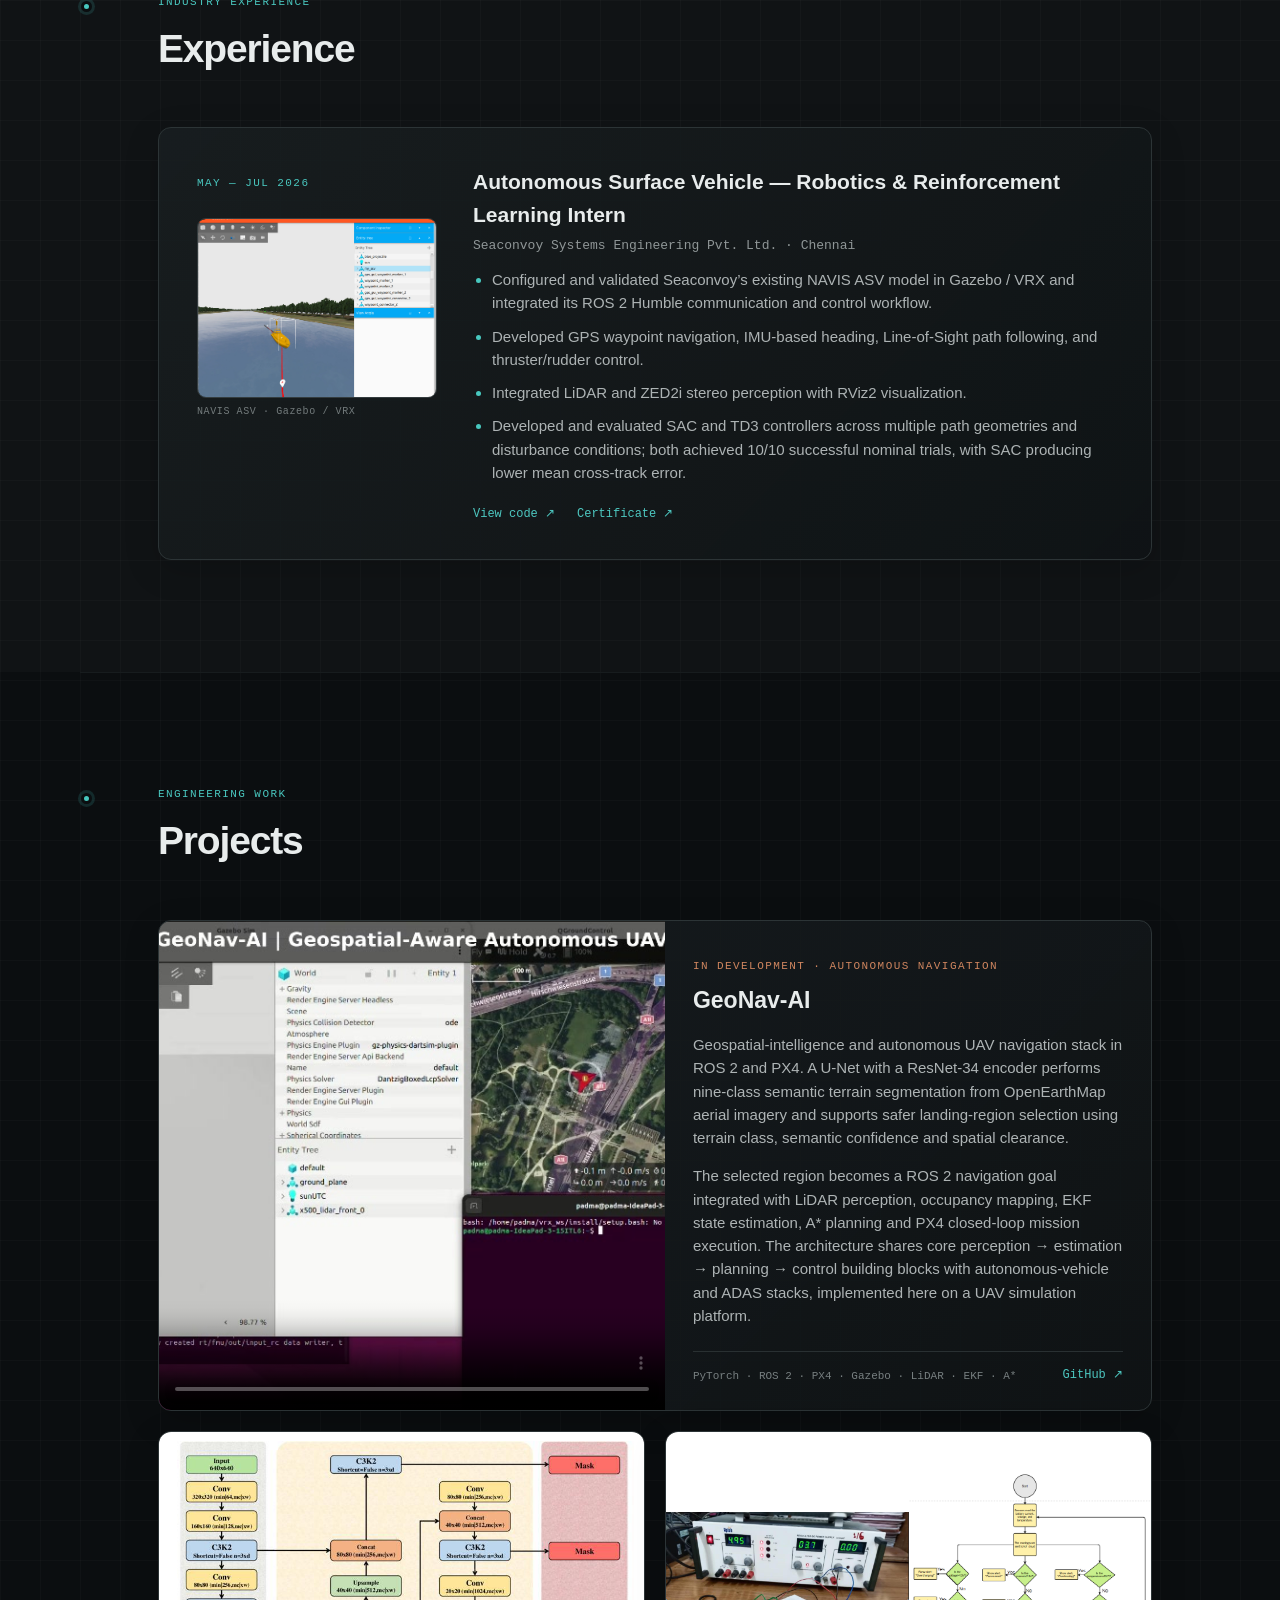
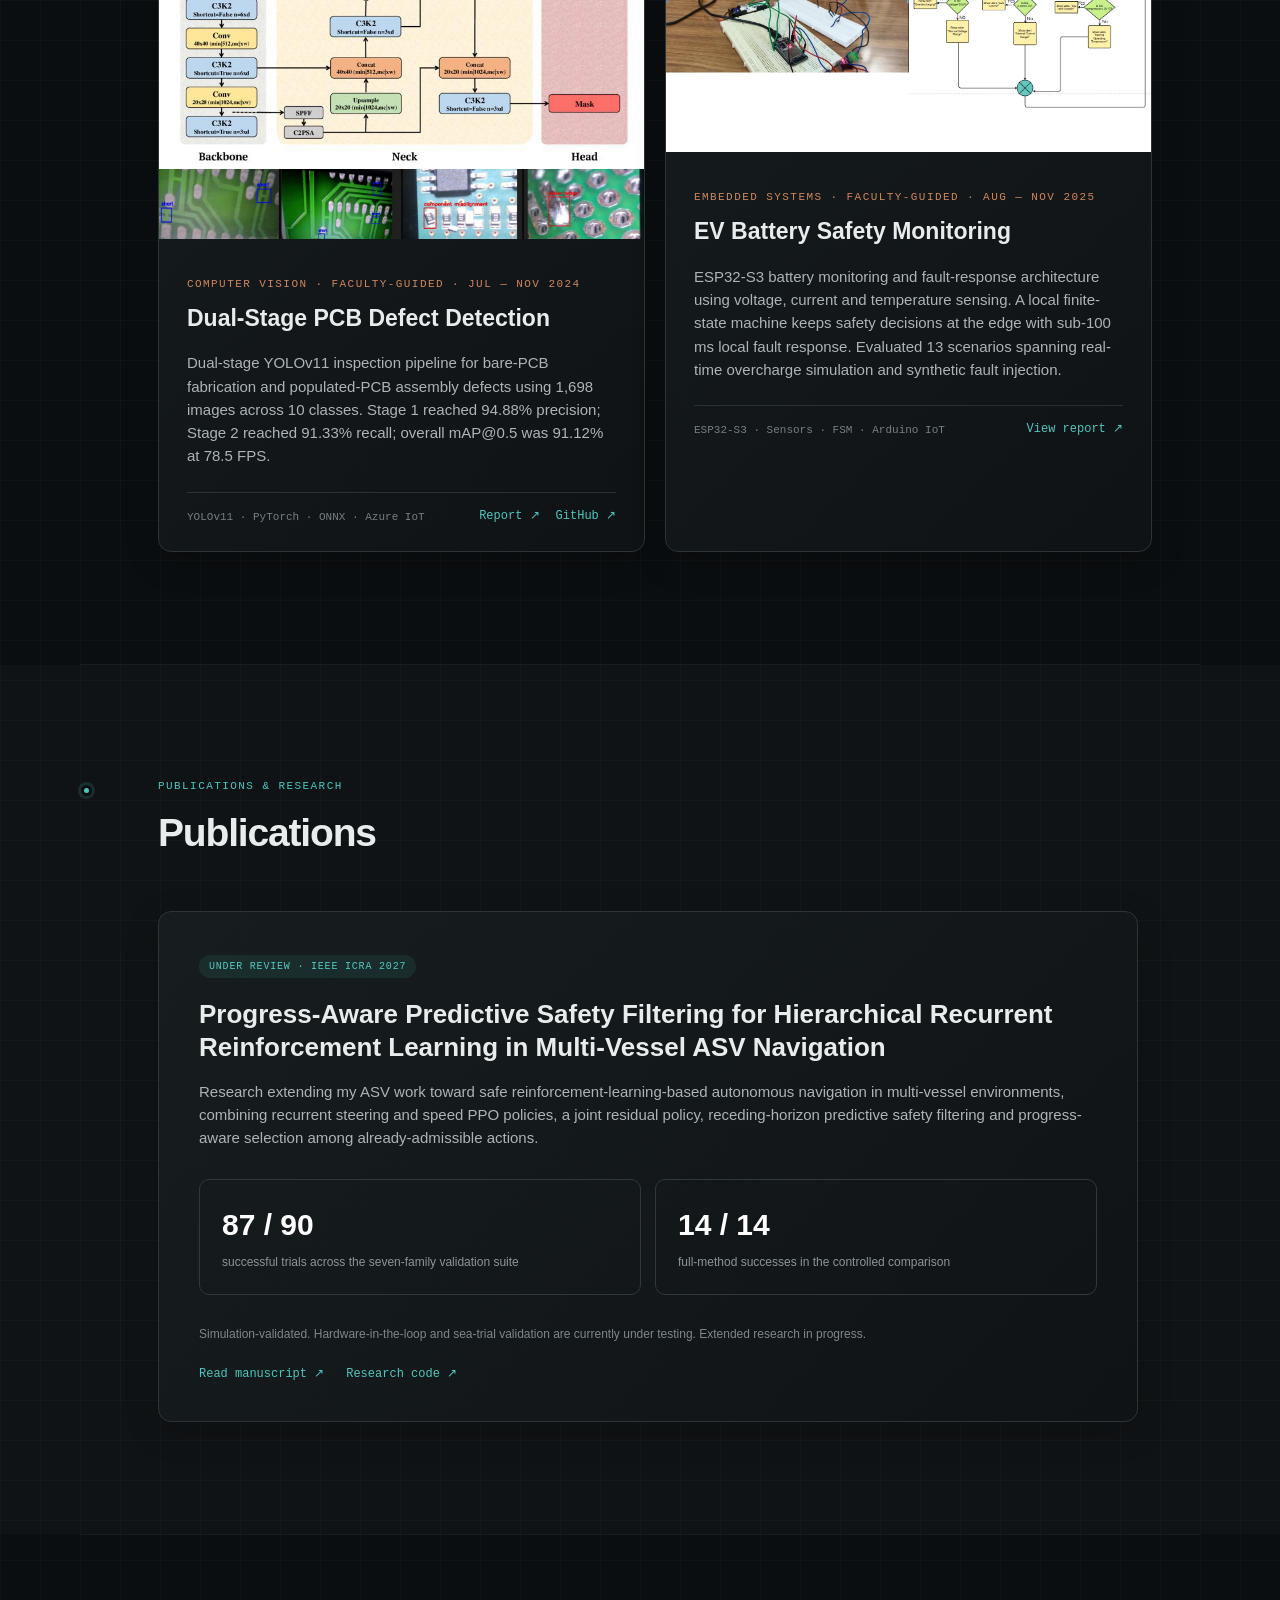
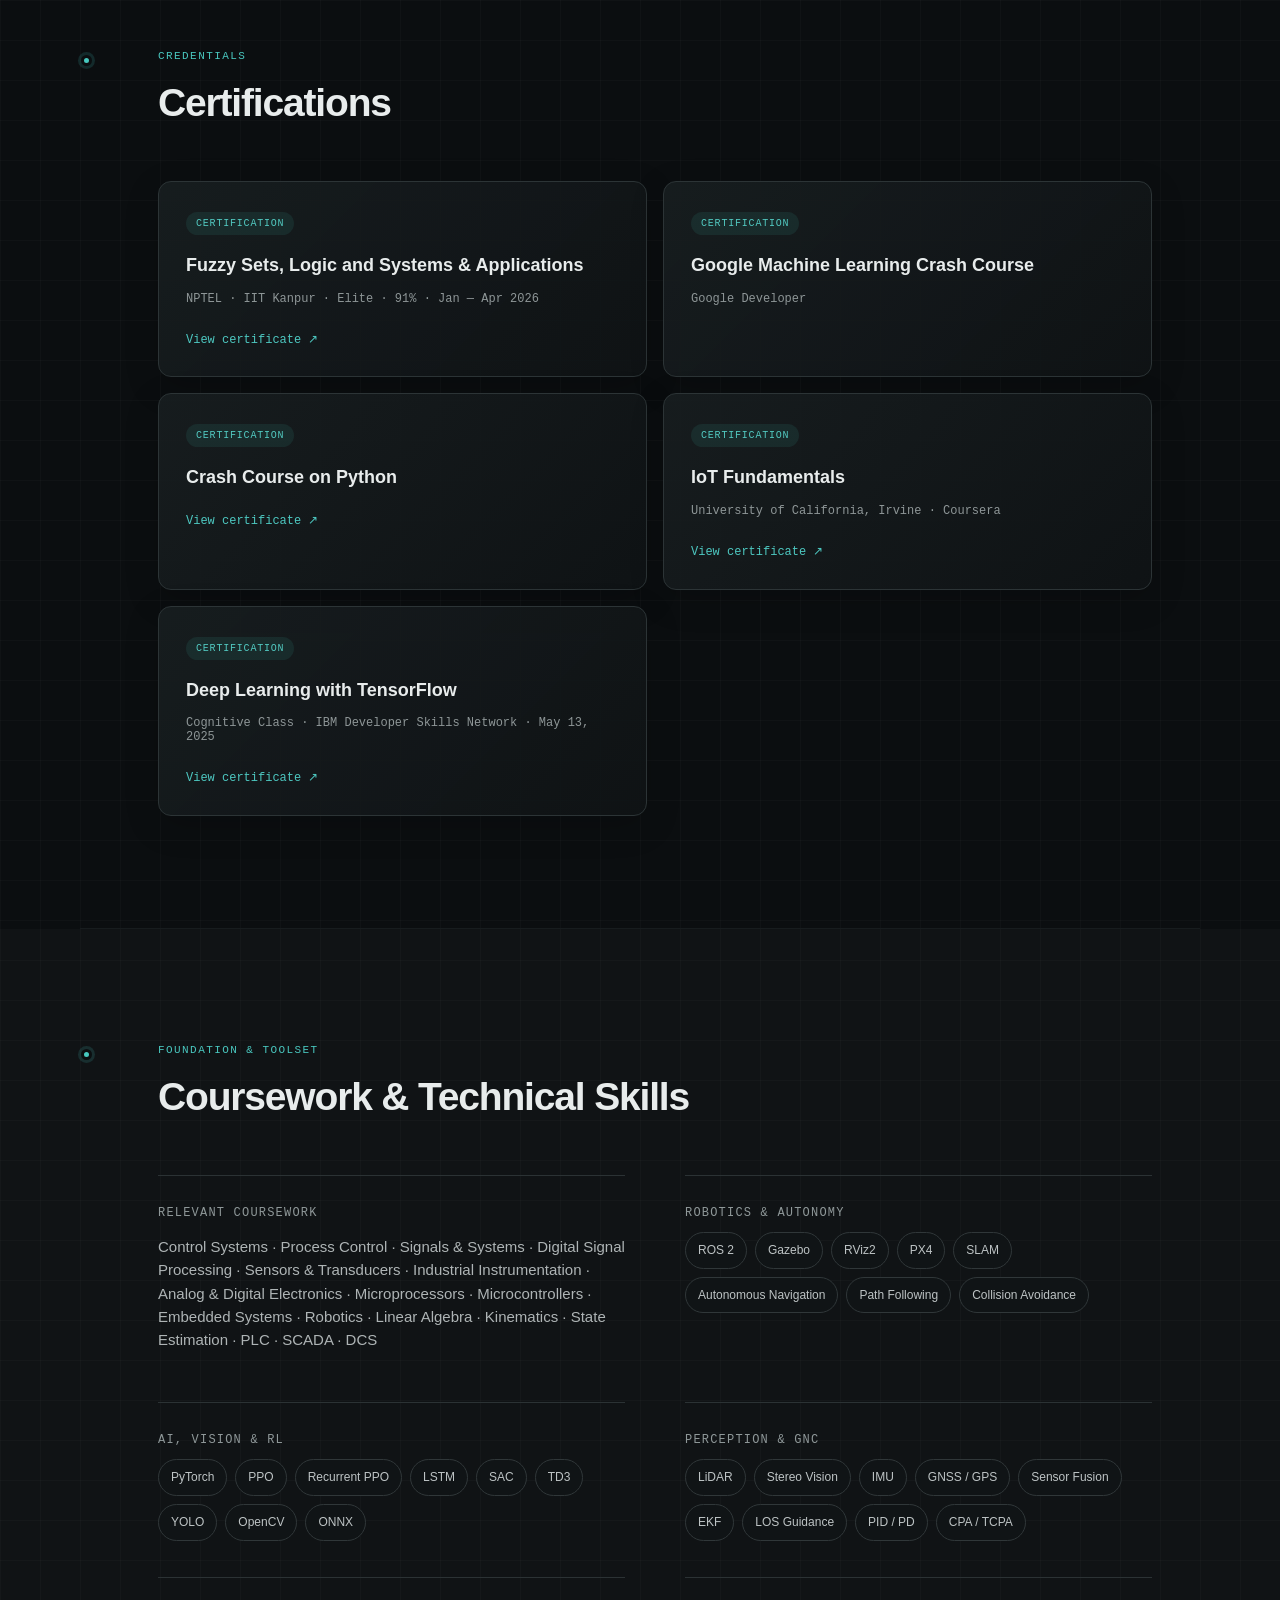
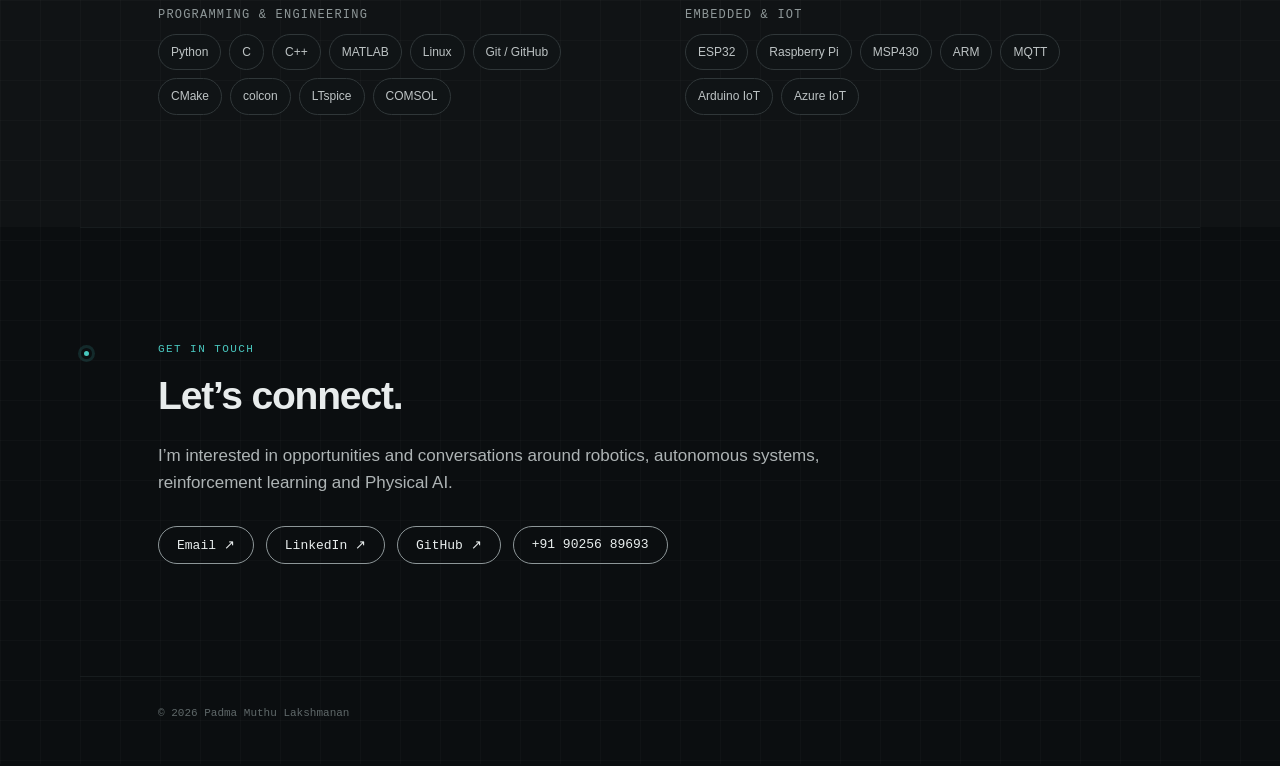
==== commit 1735ac54: "Rename index_updated_publications.html to index.html" ====
--- a/index.html
+++ b/index.html
@@ -15,7 +15,7 @@
   <button class="menu" aria-label="Toggle navigation">Menu</button>
   <nav>
     <a href="#education">Education</a><a href="#experience">Experience</a>
-    <a href="#projects">Projects</a><a href="#research">Research</a>
+    <a href="#projects">Projects</a><a href="#publications">Publications</a>
     <a href="#certifications">Certifications</a><a href="#skills">Skills</a><a href="#contact">Contact</a>
   </nav>
   <a class="contact-button" href="#contact">Get in touch</a>
@@ -28,7 +28,7 @@
     <p class="eyebrow">ROBOTICS · AUTONOMOUS SYSTEMS · PHYSICAL AI</p>
     <h1>Padma Muthu<br><span>Lakshmanan</span></h1>
     <p class="hero-fields">Control. Perception. Learning.</p>
-    <p class="lead">I’m a final-year Instrumentation &amp; Control Engineering student at <strong>NIT Tiruchirappalli</strong>, interested in how machines sense, understand, decide, act and learn through feedback.</p>
+    <p class="lead">I’m a final-year Instrumentation &amp; Control Engineering student at <strong>National Institute of Technology, Tiruchirappalli</strong>, interested in how machines sense, understand, decide, act and learn through feedback.</p>
     <p class="lead muted">My work explores that loop through robotics, guidance, navigation and control, autonomous navigation, computer vision and reinforcement learning.</p>
     <div class="hero-actions">
       <a href="https://www.linkedin.com/in/padma-muthu-lakshmanan-48a4aa2b0" target="_blank" rel="noreferrer">LinkedIn ↗</a>
@@ -48,7 +48,7 @@
   <header class="section-title"><p class="eyebrow">ACADEMIC BACKGROUND</p><h2>Education</h2></header>
   <div class="stack">
     <article class="card education-card accent-card">
-      <img class="edu-logo" src="nit-trichy-logo.png" alt="NIT Tiruchirappalli emblem">
+      <img class="edu-logo" src="nit-trichy-logo.png" alt="National Institute of Technology, Tiruchirappalli emblem">
       <div class="edu-copy"><h3>B.Tech, Instrumentation &amp; Control Engineering</h3><p class="sub">National Institute of Technology, Tiruchirappalli</p></div>
       <div class="meta edu-date">2023 — 2027</div>
     </article>
@@ -107,9 +107,9 @@
   </div>
 </section>
 
-<section id="research" class="section-shell alt">
+<section id="publications" class="section-shell alt">
   <span class="timeline-dot"></span>
-  <header class="section-title"><p class="eyebrow">RESEARCH OUTPUT</p><h2>Research</h2></header>
+  <header class="section-title"><p class="eyebrow">PUBLICATIONS &amp; RESEARCH</p><h2>Publications</h2></header>
   <article class="card research-card">
     <div class="status">UNDER REVIEW · IEEE ICRA 2027</div>
     <h3>Progress-Aware Predictive Safety Filtering for Hierarchical Recurrent Reinforcement Learning in Multi-Vessel ASV Navigation</h3>
@@ -118,7 +118,7 @@
       <div><strong>87 / 90</strong><span>successful trials across the seven-family validation suite</span></div>
       <div><strong>14 / 14</strong><span>full-method successes in the controlled comparison</span></div>
     </div>
-    <p class="fine">Simulation-validated. Hardware-in-the-loop and sea-trial validation are not claimed. Extended research in progress.</p>
+    <p class="fine">Simulation-validated. Hardware-in-the-loop and sea-trial validation are currently under testing. Extended research in progress.</p>
     <div class="text-links"><a href="asv-research-paper.pdf" target="_blank">Read manuscript ↗</a><a href="https://github.com/Padma1320/ASV-Collision-Avoidance" target="_blank">Research code ↗</a></div>
   </article>
 </section>
@@ -157,4 +157,4 @@
 </main>
 <footer>© 2026 Padma Muthu Lakshmanan</footer>
 <script src="script.js"></script>
-</body></html>+</body></html>
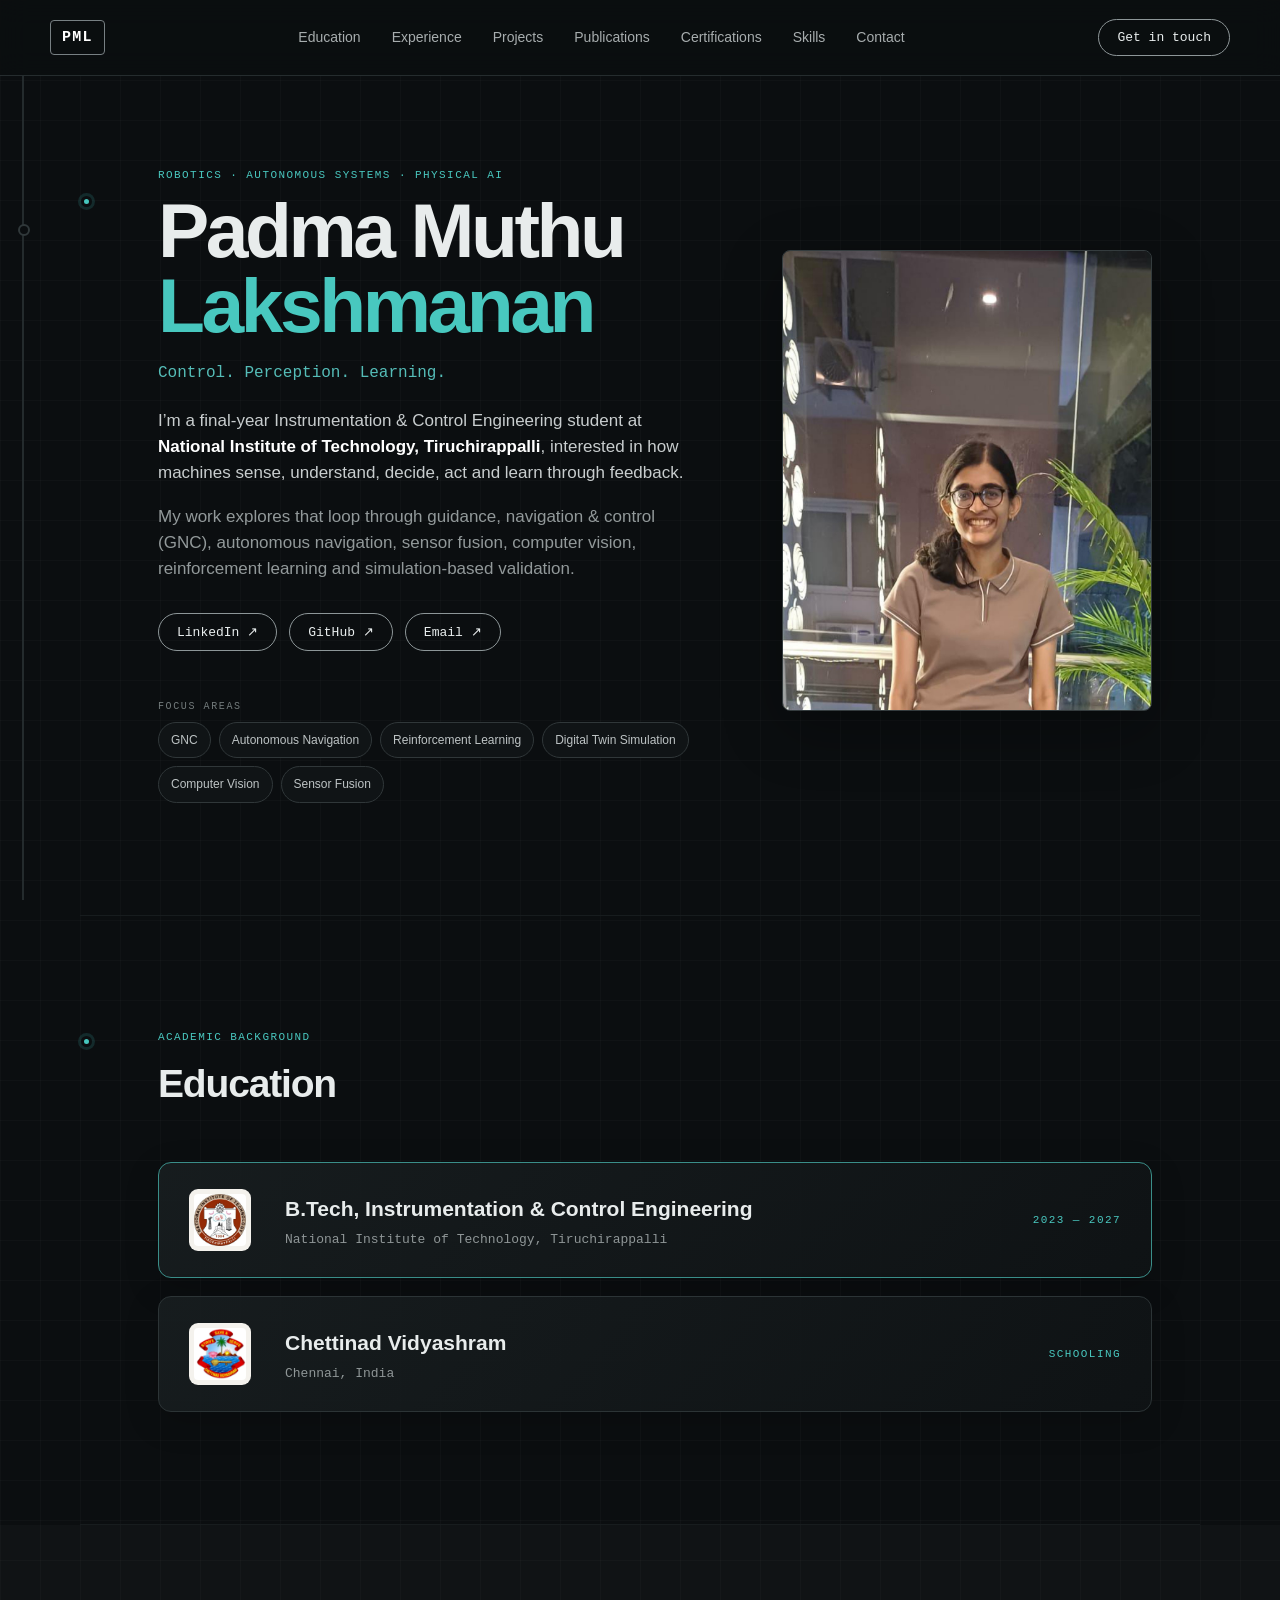
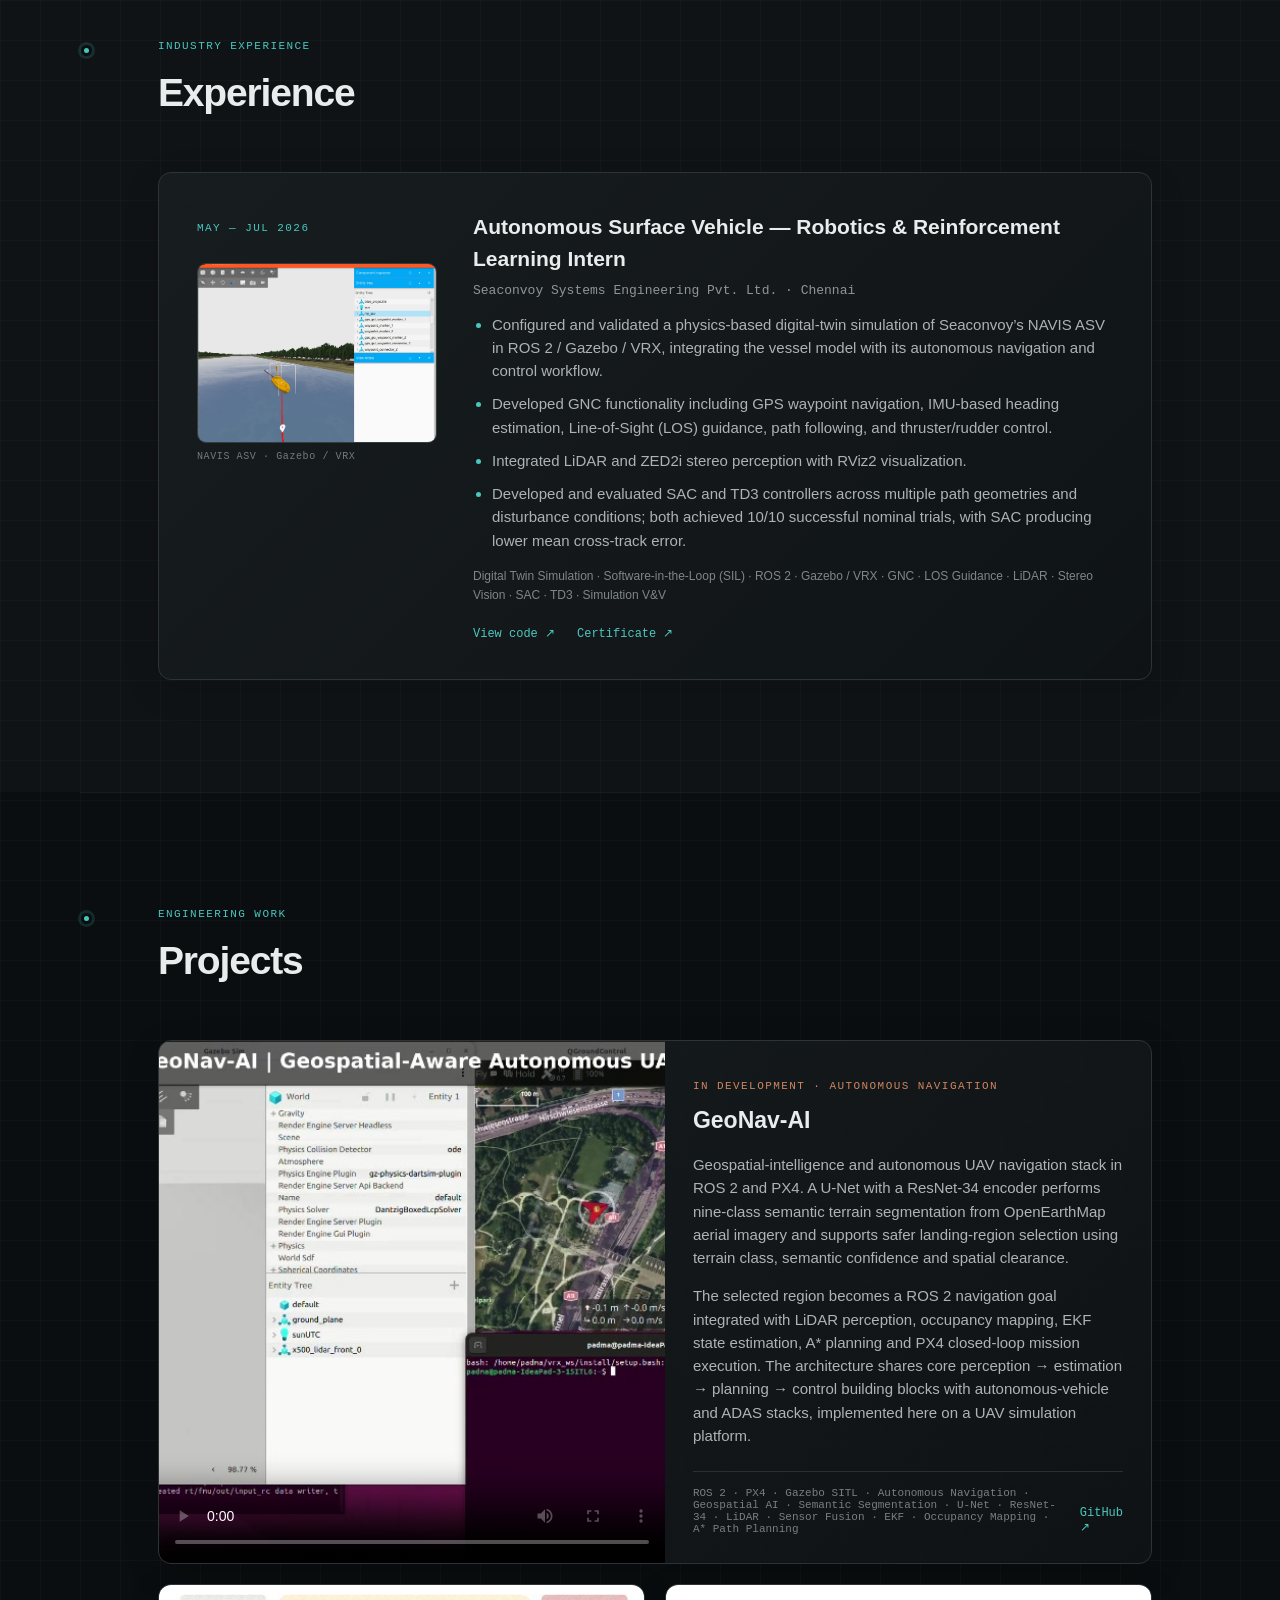
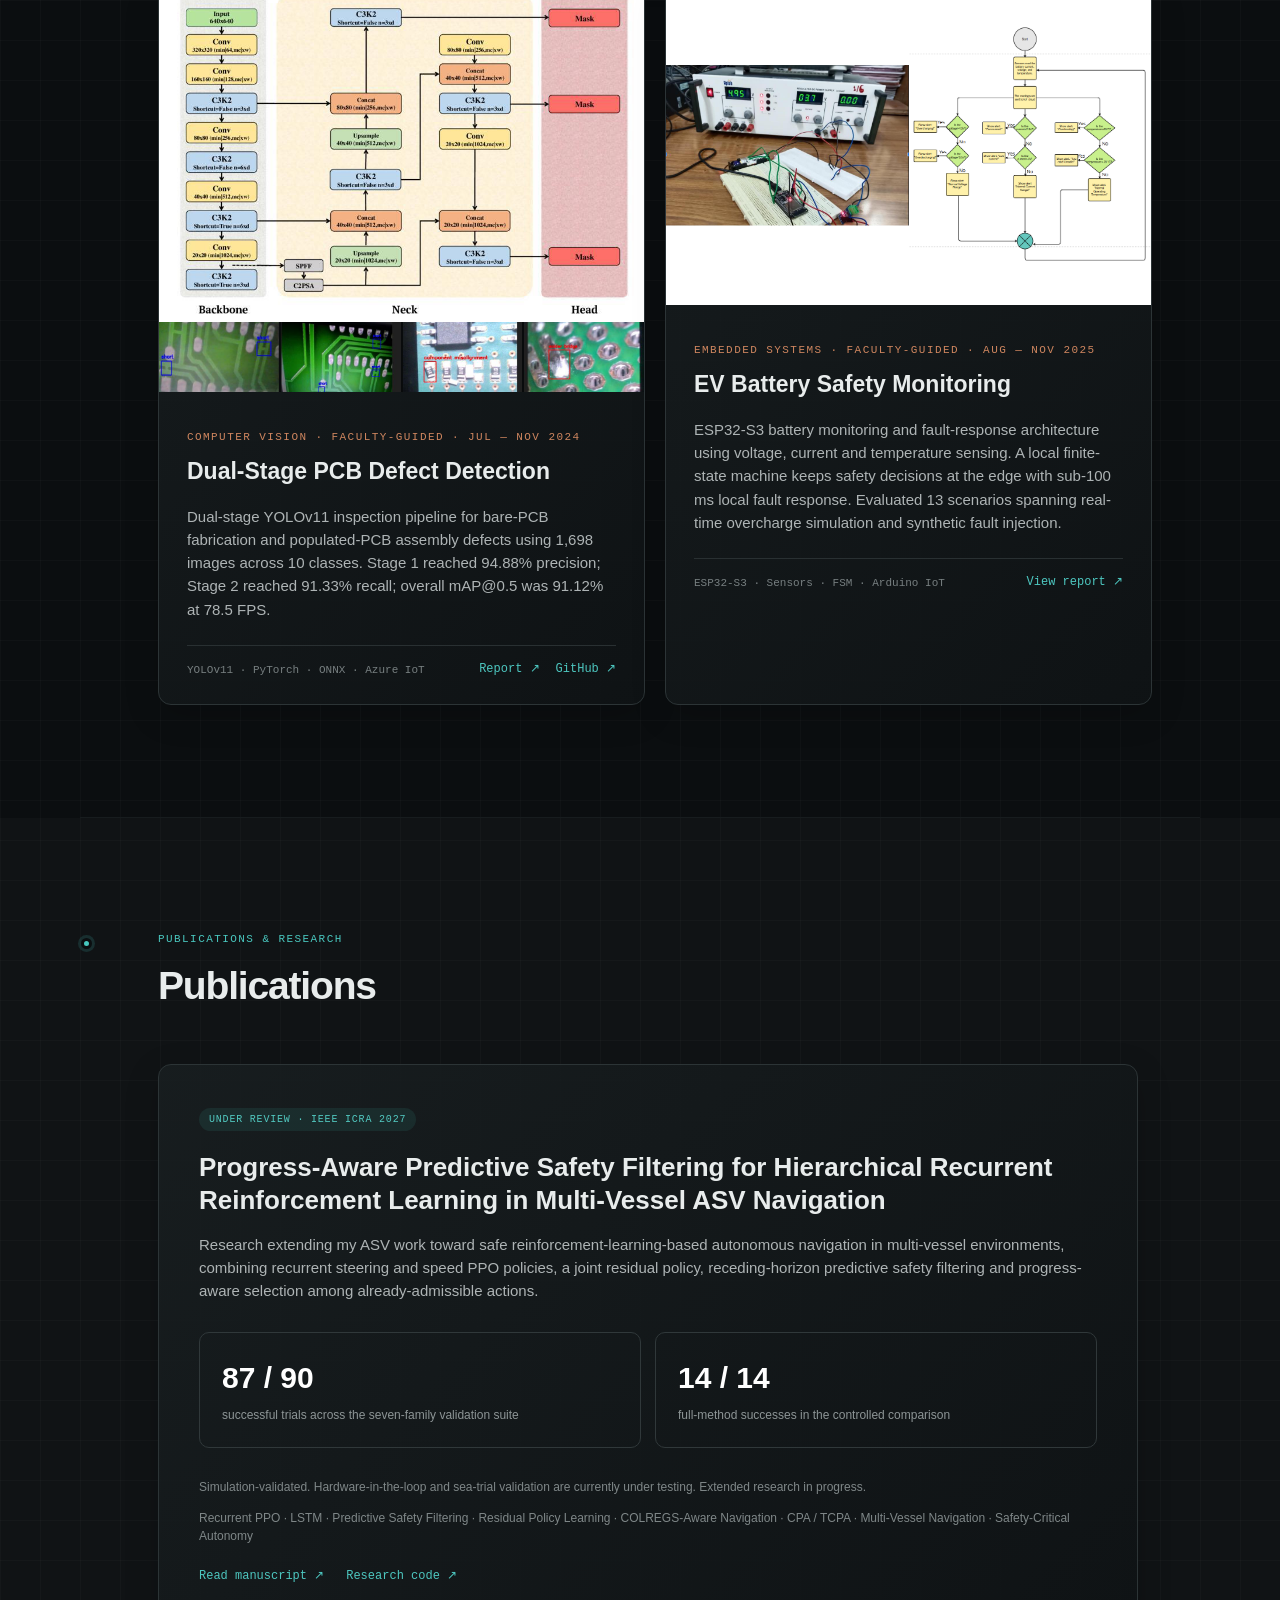
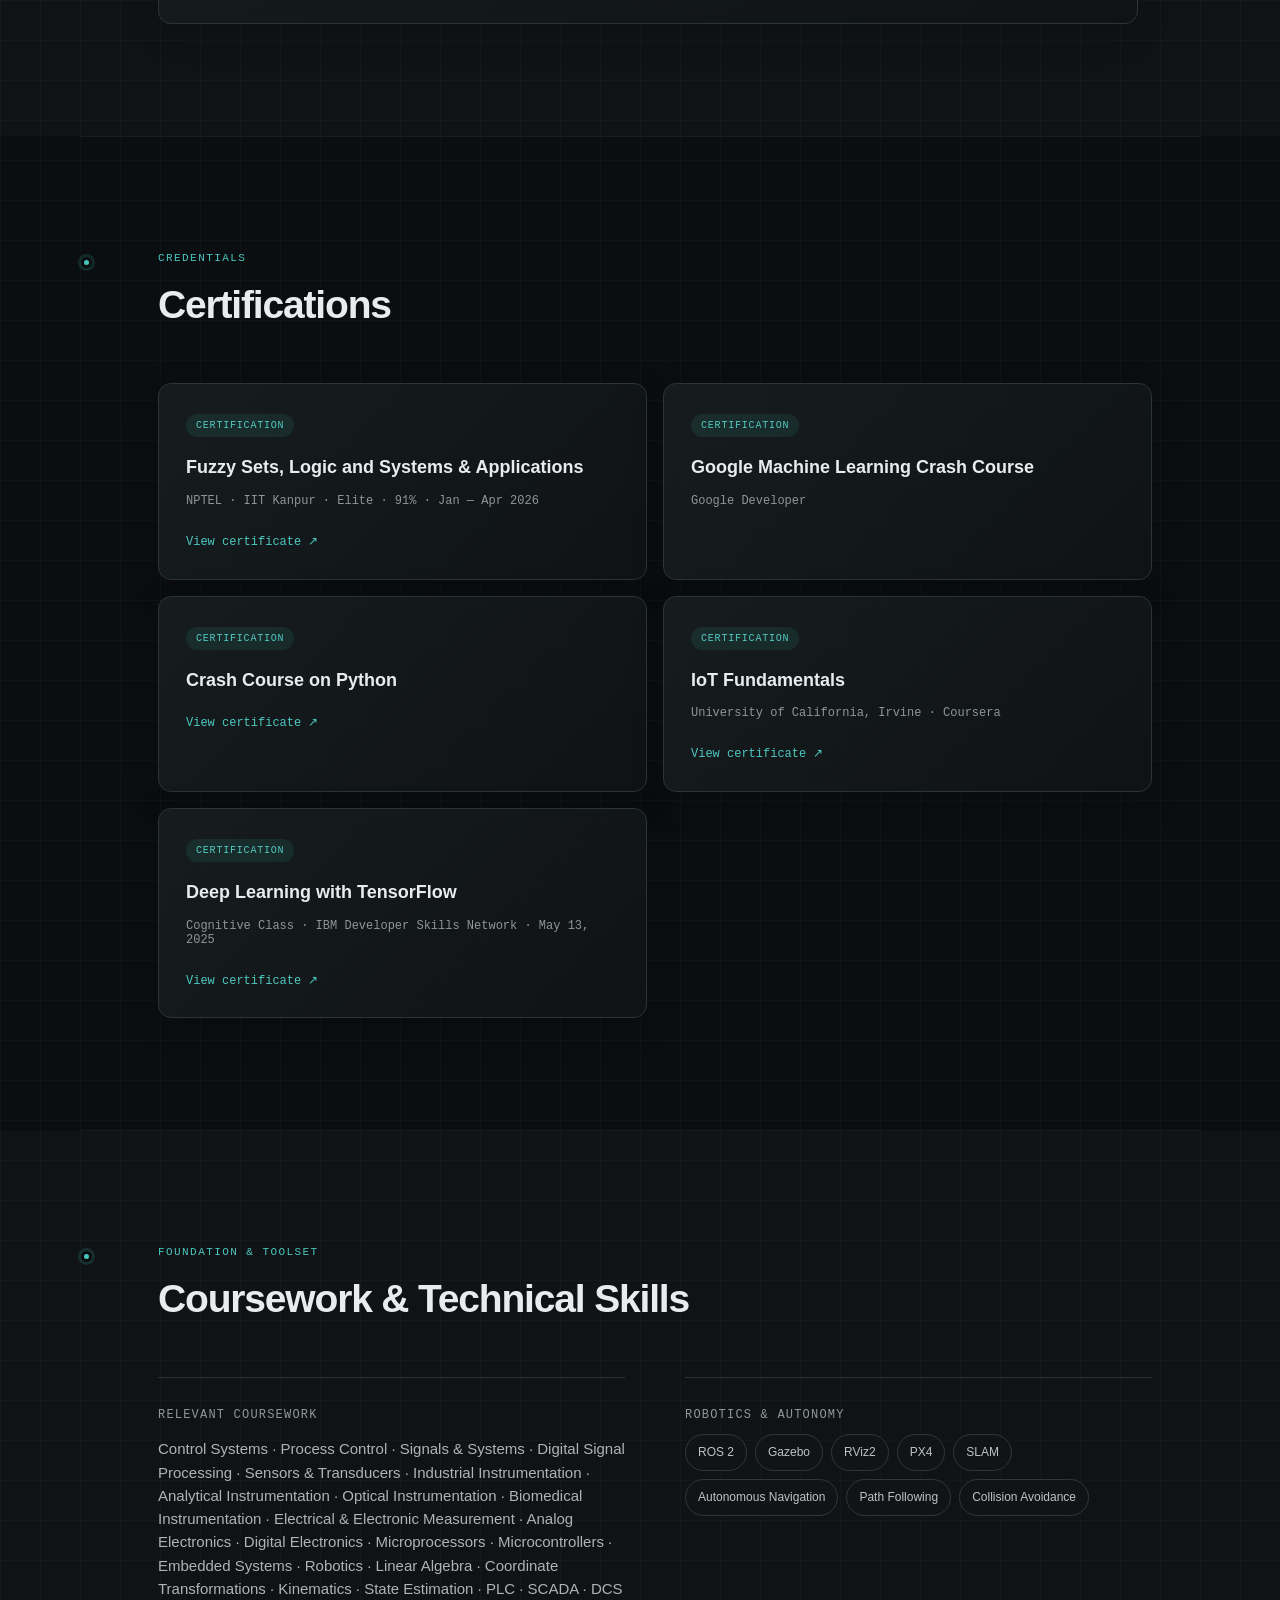
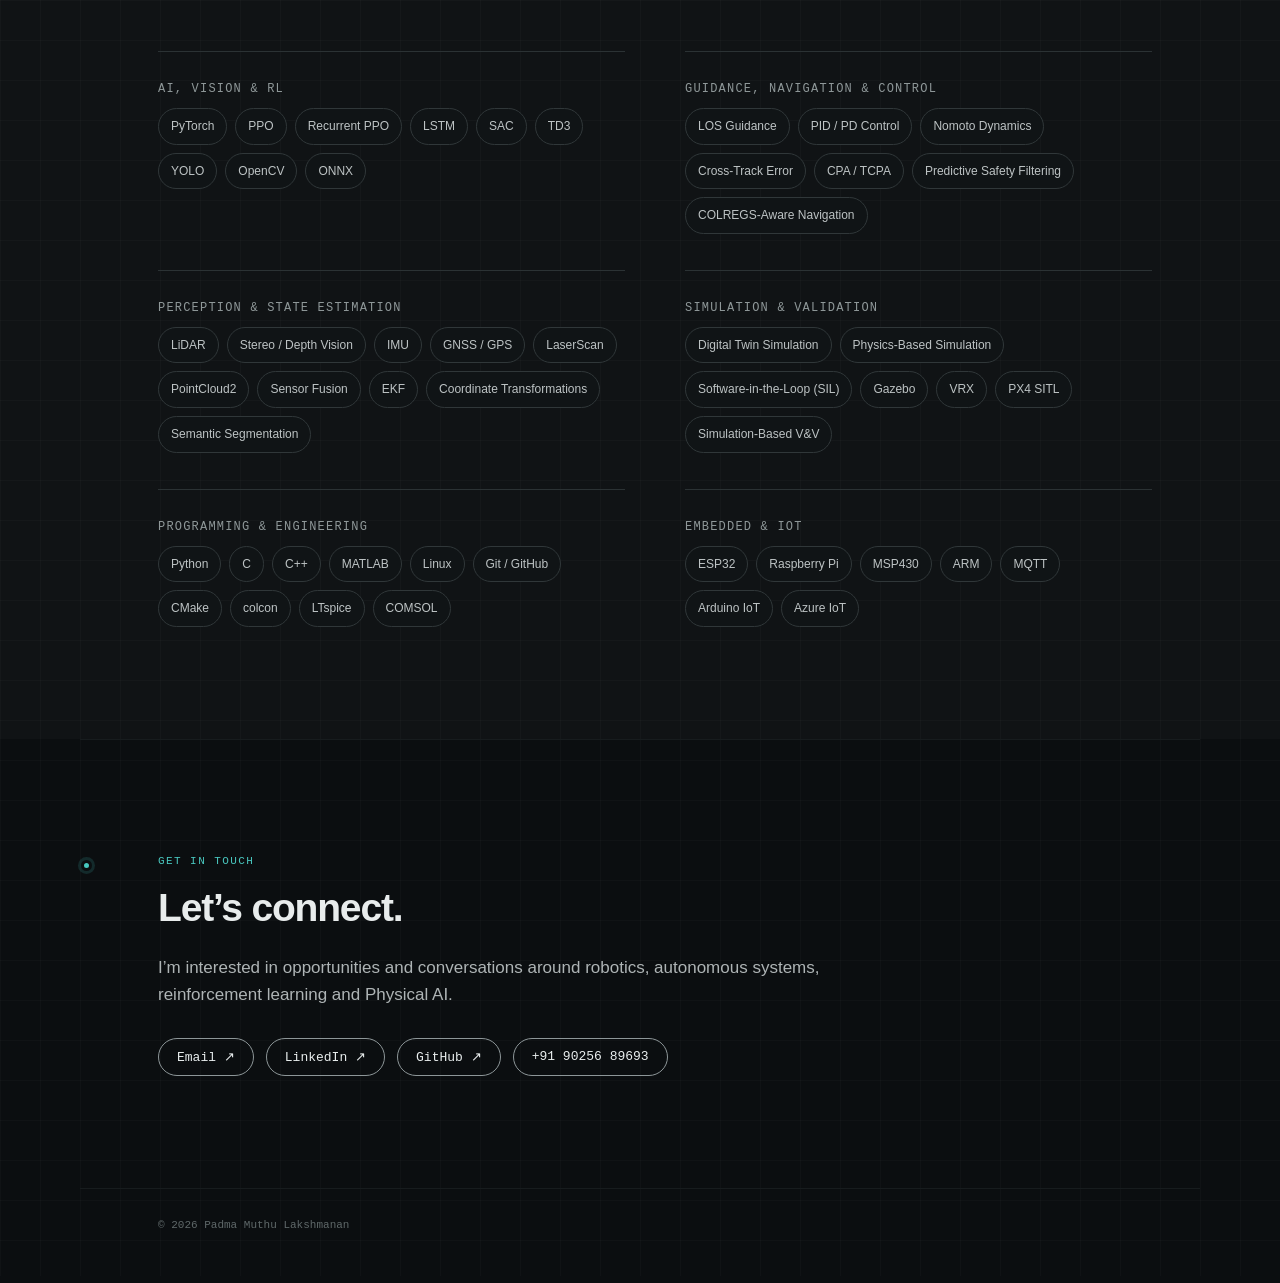
==== commit d5b6baae: "Rename Index.html to index.html" ====
--- a/index.html
+++ b/index.html
@@ -29,7 +29,7 @@
     <h1>Padma Muthu<br><span>Lakshmanan</span></h1>
     <p class="hero-fields">Control. Perception. Learning.</p>
     <p class="lead">I’m a final-year Instrumentation &amp; Control Engineering student at <strong>National Institute of Technology, Tiruchirappalli</strong>, interested in how machines sense, understand, decide, act and learn through feedback.</p>
-    <p class="lead muted">My work explores that loop through robotics, guidance, navigation and control, autonomous navigation, computer vision and reinforcement learning.</p>
+    <p class="lead muted">My work explores that loop through guidance, navigation &amp; control (GNC), autonomous navigation, sensor fusion, computer vision, reinforcement learning and simulation-based validation.</p>
     <div class="hero-actions">
       <a href="https://www.linkedin.com/in/padma-muthu-lakshmanan-48a4aa2b0" target="_blank" rel="noreferrer">LinkedIn ↗</a>
       <a href="https://github.com/Padma1320" target="_blank" rel="noreferrer">GitHub ↗</a>
@@ -37,7 +37,7 @@
     </div>
     <div class="worked-with">
       <p>FOCUS AREAS</p>
-      <div class="focus-chips"><span>ROS 2</span><span>Reinforcement Learning</span><span>Computer Vision</span><span>GNC</span></div>
+      <div class="focus-chips"><span>GNC</span><span>Autonomous Navigation</span><span>Reinforcement Learning</span><span>Digital Twin Simulation</span><span>Computer Vision</span><span>Sensor Fusion</span></div>
     </div>
   </div>
   <div class="portrait-frame"><img src="portrait.jpg" alt="Padma Muthu Lakshmanan"></div>
@@ -69,11 +69,12 @@
       <h3>Autonomous Surface Vehicle — Robotics &amp; Reinforcement Learning Intern</h3>
       <p class="sub">Seaconvoy Systems Engineering Pvt. Ltd. · Chennai</p>
       <ul>
-        <li>Configured and validated Seaconvoy’s existing NAVIS ASV model in Gazebo / VRX and integrated its ROS 2 Humble communication and control workflow.</li>
-        <li>Developed GPS waypoint navigation, IMU-based heading, Line-of-Sight path following, and thruster/rudder control.</li>
+        <li>Configured and validated a physics-based digital-twin simulation of Seaconvoy’s NAVIS ASV in ROS 2 / Gazebo / VRX, integrating the vessel model with its autonomous navigation and control workflow.</li>
+        <li>Developed GNC functionality including GPS waypoint navigation, IMU-based heading estimation, Line-of-Sight (LOS) guidance, path following, and thruster/rudder control.</li>
         <li>Integrated LiDAR and ZED2i stereo perception with RViz2 visualization.</li>
         <li>Developed and evaluated SAC and TD3 controllers across multiple path geometries and disturbance conditions; both achieved 10/10 successful nominal trials, with SAC producing lower mean cross-track error.</li>
       </ul>
+      <p class="fine">Digital Twin Simulation · Software-in-the-Loop (SIL) · ROS 2 · Gazebo / VRX · GNC · LOS Guidance · LiDAR · Stereo Vision · SAC · TD3 · Simulation V&amp;V</p>
       <div class="text-links"><a href="https://github.com/Padma1320/Autonomous-surface-vehicle-in-VRX-internship-" target="_blank">View code ↗</a><a href="seaconvoy-internship-certificate.pdf" target="_blank">Certificate ↗</a></div>
     </div>
   </article>
@@ -88,7 +89,7 @@
       <div class="project-body"><p class="project-type">IN DEVELOPMENT · AUTONOMOUS NAVIGATION</p><h3>GeoNav-AI</h3>
       <p>Geospatial-intelligence and autonomous UAV navigation stack in ROS 2 and PX4. A U-Net with a ResNet-34 encoder performs nine-class semantic terrain segmentation from OpenEarthMap aerial imagery and supports safer landing-region selection using terrain class, semantic confidence and spatial clearance.</p>
       <p>The selected region becomes a ROS 2 navigation goal integrated with LiDAR perception, occupancy mapping, EKF state estimation, A* planning and PX4 closed-loop mission execution. The architecture shares core perception → estimation → planning → control building blocks with autonomous-vehicle and ADAS stacks, implemented here on a UAV simulation platform.</p>
-      <div class="project-footer"><span>PyTorch · ROS 2 · PX4 · Gazebo · LiDAR · EKF · A*</span><a href="https://github.com/Padma1320/geonavigation-for-aerial-drone" target="_blank">GitHub ↗</a></div></div>
+      <div class="project-footer"><span>ROS 2 · PX4 · Gazebo SITL · Autonomous Navigation · Geospatial AI · Semantic Segmentation · U-Net · ResNet-34 · LiDAR · Sensor Fusion · EKF · Occupancy Mapping · A* Path Planning</span><a href="https://github.com/Padma1320/geonavigation-for-aerial-drone" target="_blank">GitHub ↗</a></div></div>
     </article>
 
     <article class="project-card">
@@ -119,6 +120,7 @@
       <div><strong>14 / 14</strong><span>full-method successes in the controlled comparison</span></div>
     </div>
     <p class="fine">Simulation-validated. Hardware-in-the-loop and sea-trial validation are currently under testing. Extended research in progress.</p>
+    <p class="fine">Recurrent PPO · LSTM · Predictive Safety Filtering · Residual Policy Learning · COLREGS-Aware Navigation · CPA / TCPA · Multi-Vessel Navigation · Safety-Critical Autonomy</p>
     <div class="text-links"><a href="asv-research-paper.pdf" target="_blank">Read manuscript ↗</a><a href="https://github.com/Padma1320/ASV-Collision-Avoidance" target="_blank">Research code ↗</a></div>
   </article>
 </section>
@@ -139,10 +141,12 @@
   <span class="timeline-dot"></span>
   <header class="section-title"><p class="eyebrow">FOUNDATION &amp; TOOLSET</p><h2>Coursework &amp; Technical Skills</h2></header>
   <div class="skills-grid">
-    <div class="skill-group"><h3>Relevant Coursework</h3><p>Control Systems · Process Control · Signals &amp; Systems · Digital Signal Processing · Sensors &amp; Transducers · Industrial Instrumentation · Analog &amp; Digital Electronics · Microprocessors · Microcontrollers · Embedded Systems · Robotics · Linear Algebra · Kinematics · State Estimation · PLC · SCADA · DCS</p></div>
+    <div class="skill-group"><h3>Relevant Coursework</h3><p>Control Systems · Process Control · Signals &amp; Systems · Digital Signal Processing · Sensors &amp; Transducers · Industrial Instrumentation · Analytical Instrumentation · Optical Instrumentation · Biomedical Instrumentation · Electrical &amp; Electronic Measurement · Analog Electronics · Digital Electronics · Microprocessors · Microcontrollers · Embedded Systems · Robotics · Linear Algebra · Coordinate Transformations · Kinematics · State Estimation · PLC · SCADA · DCS</p></div>
     <div class="skill-group"><h3>Robotics &amp; Autonomy</h3><div class="pills"><span>ROS 2</span><span>Gazebo</span><span>RViz2</span><span>PX4</span><span>SLAM</span><span>Autonomous Navigation</span><span>Path Following</span><span>Collision Avoidance</span></div></div>
     <div class="skill-group"><h3>AI, Vision &amp; RL</h3><div class="pills"><span>PyTorch</span><span>PPO</span><span>Recurrent PPO</span><span>LSTM</span><span>SAC</span><span>TD3</span><span>YOLO</span><span>OpenCV</span><span>ONNX</span></div></div>
-    <div class="skill-group"><h3>Perception &amp; GNC</h3><div class="pills"><span>LiDAR</span><span>Stereo Vision</span><span>IMU</span><span>GNSS / GPS</span><span>Sensor Fusion</span><span>EKF</span><span>LOS Guidance</span><span>PID / PD</span><span>CPA / TCPA</span></div></div>
+    <div class="skill-group"><h3>Guidance, Navigation &amp; Control</h3><div class="pills"><span>LOS Guidance</span><span>PID / PD Control</span><span>Nomoto Dynamics</span><span>Cross-Track Error</span><span>CPA / TCPA</span><span>Predictive Safety Filtering</span><span>COLREGS-Aware Navigation</span></div></div>
+    <div class="skill-group"><h3>Perception &amp; State Estimation</h3><div class="pills"><span>LiDAR</span><span>Stereo / Depth Vision</span><span>IMU</span><span>GNSS / GPS</span><span>LaserScan</span><span>PointCloud2</span><span>Sensor Fusion</span><span>EKF</span><span>Coordinate Transformations</span><span>Semantic Segmentation</span></div></div>
+    <div class="skill-group"><h3>Simulation &amp; Validation</h3><div class="pills"><span>Digital Twin Simulation</span><span>Physics-Based Simulation</span><span>Software-in-the-Loop (SIL)</span><span>Gazebo</span><span>VRX</span><span>PX4 SITL</span><span>Simulation-Based V&amp;V</span></div></div>
     <div class="skill-group"><h3>Programming &amp; Engineering</h3><div class="pills"><span>Python</span><span>C</span><span>C++</span><span>MATLAB</span><span>Linux</span><span>Git / GitHub</span><span>CMake</span><span>colcon</span><span>LTspice</span><span>COMSOL</span></div></div>
     <div class="skill-group"><h3>Embedded &amp; IoT</h3><div class="pills"><span>ESP32</span><span>Raspberry Pi</span><span>MSP430</span><span>ARM</span><span>MQTT</span><span>Arduino IoT</span><span>Azure IoT</span></div></div>
   </div>
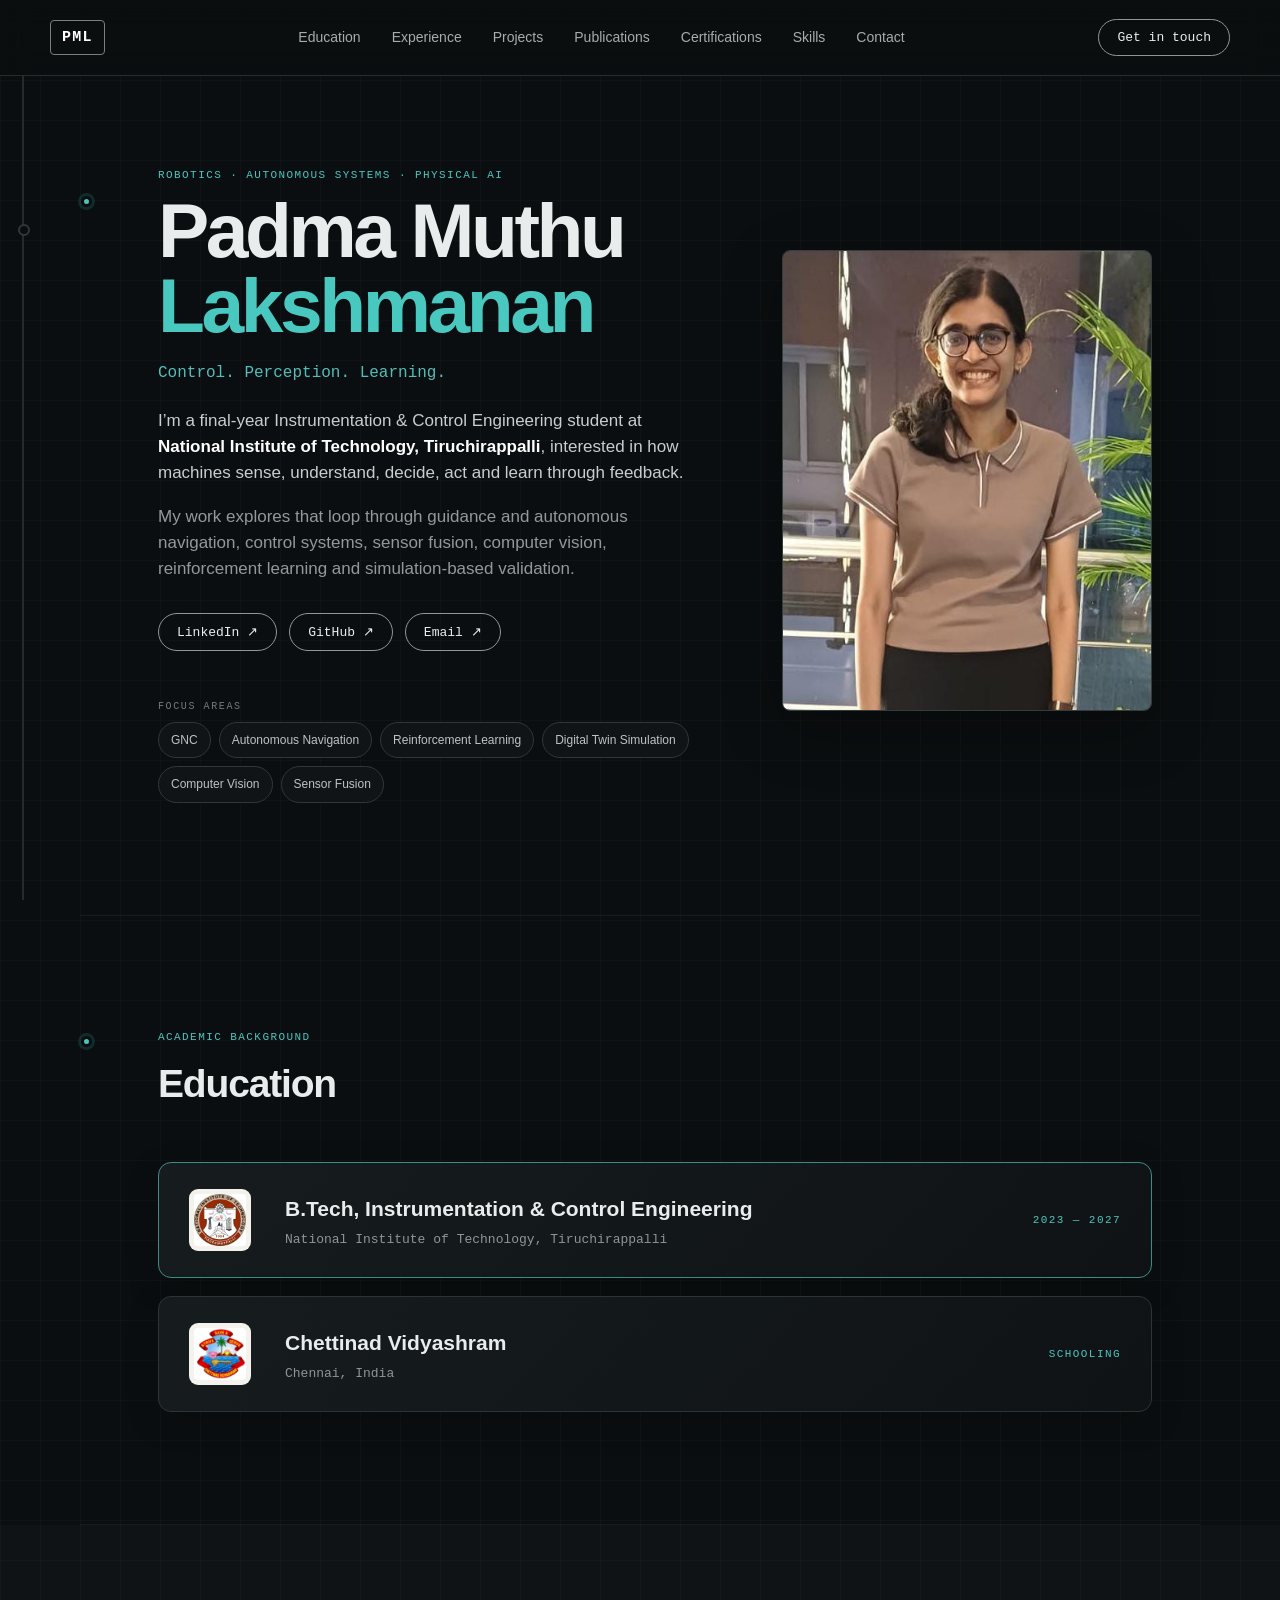
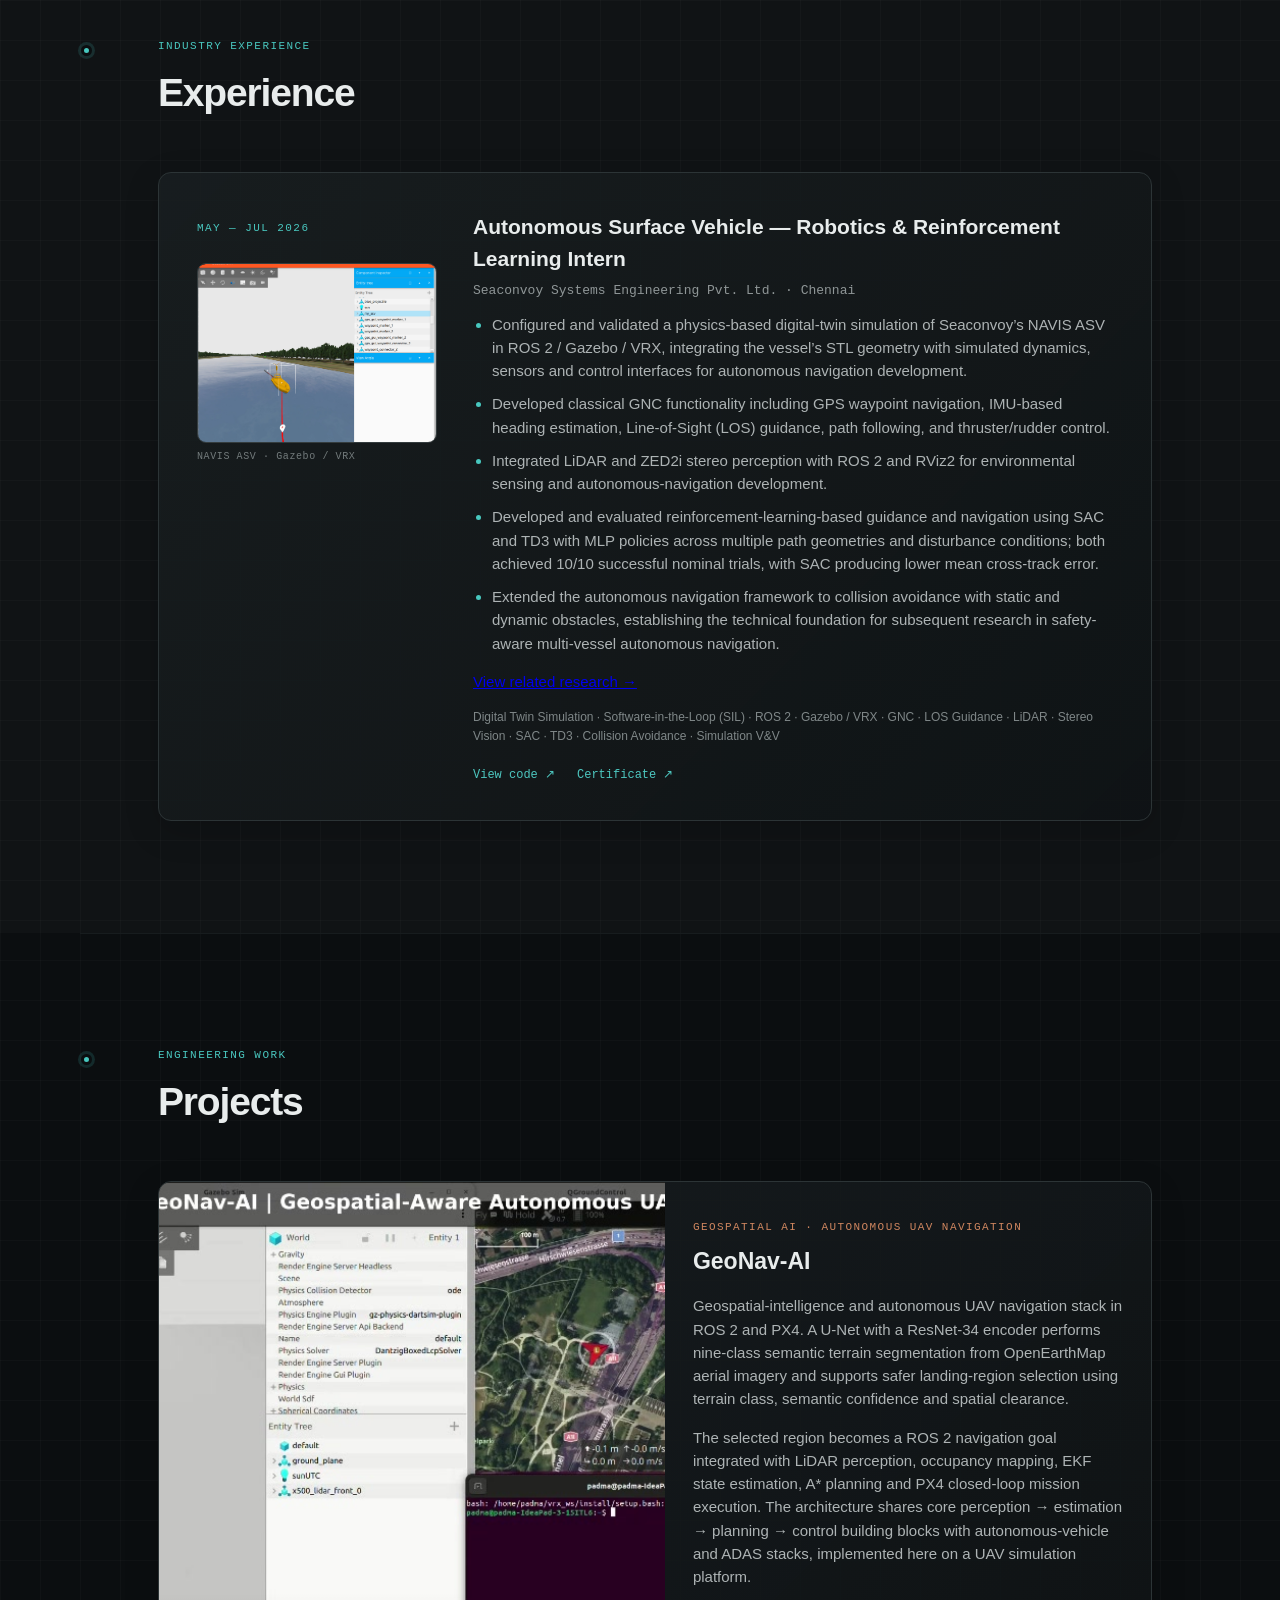
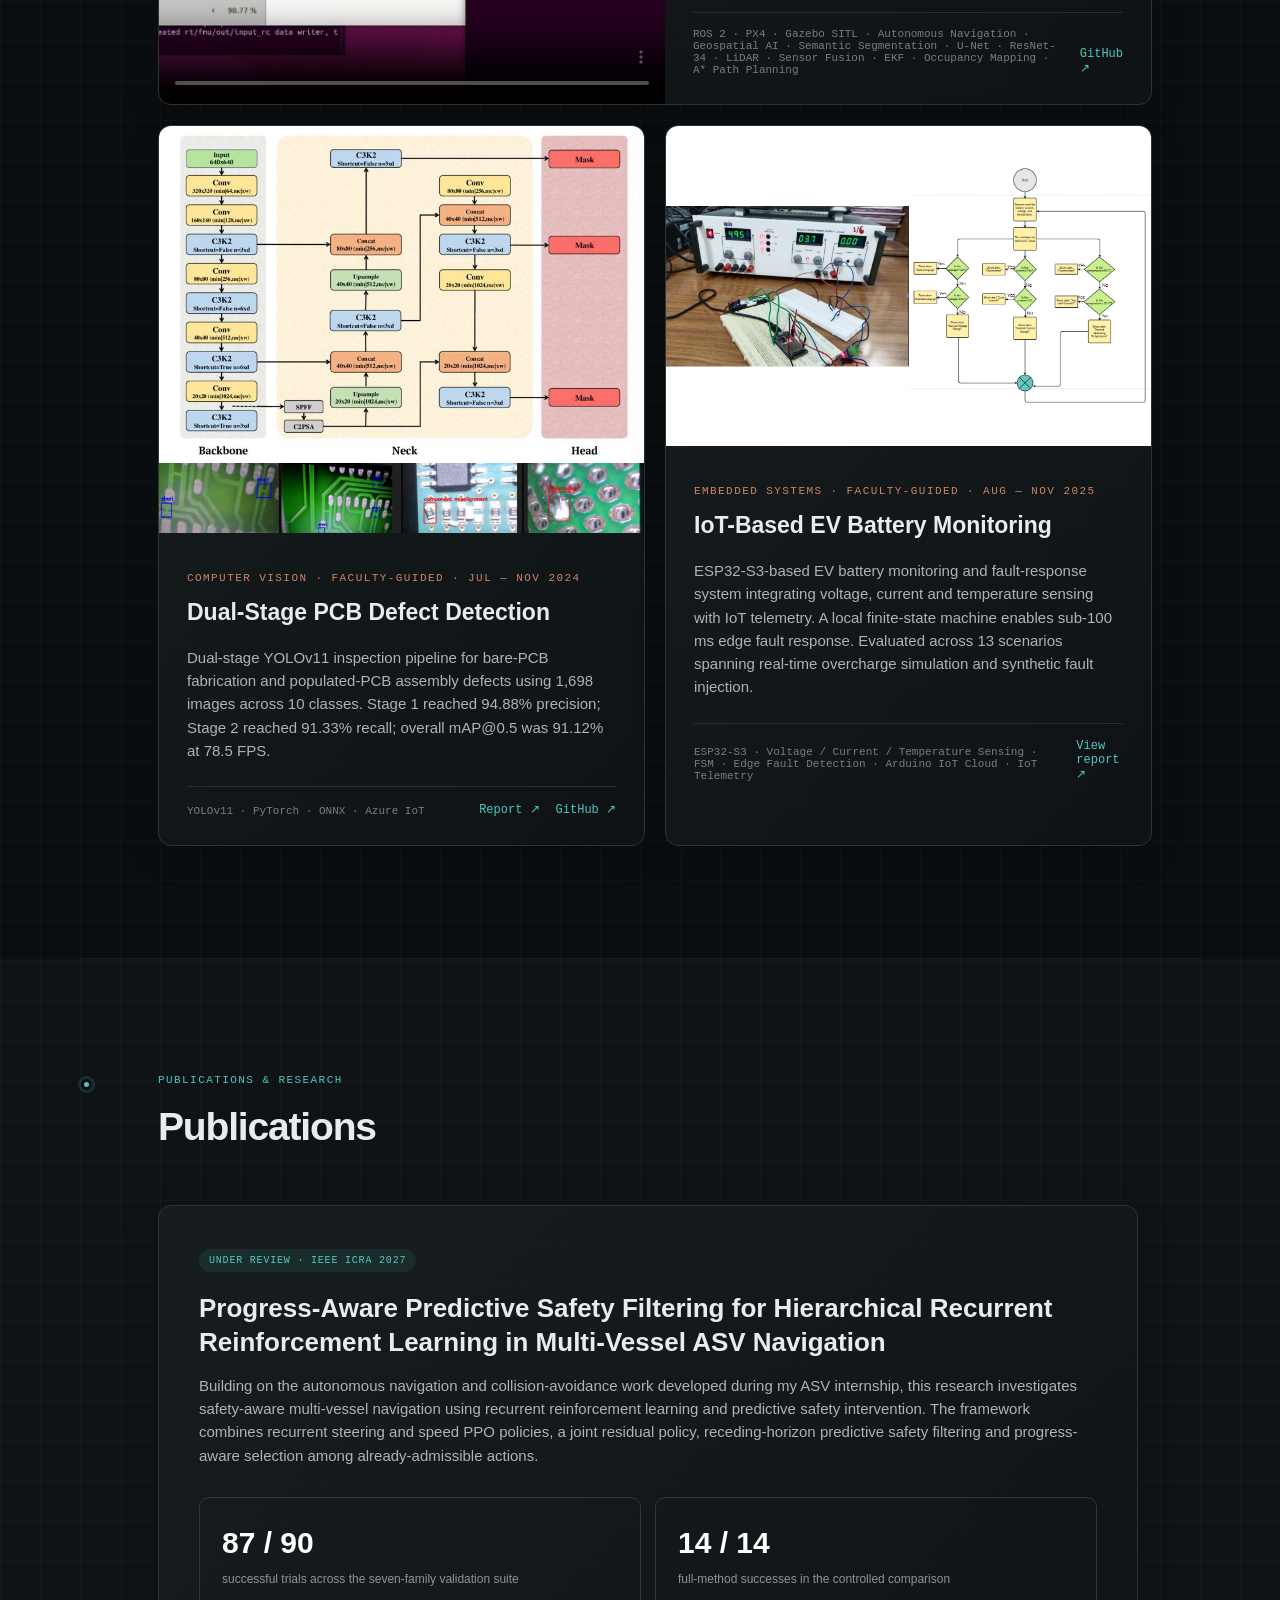
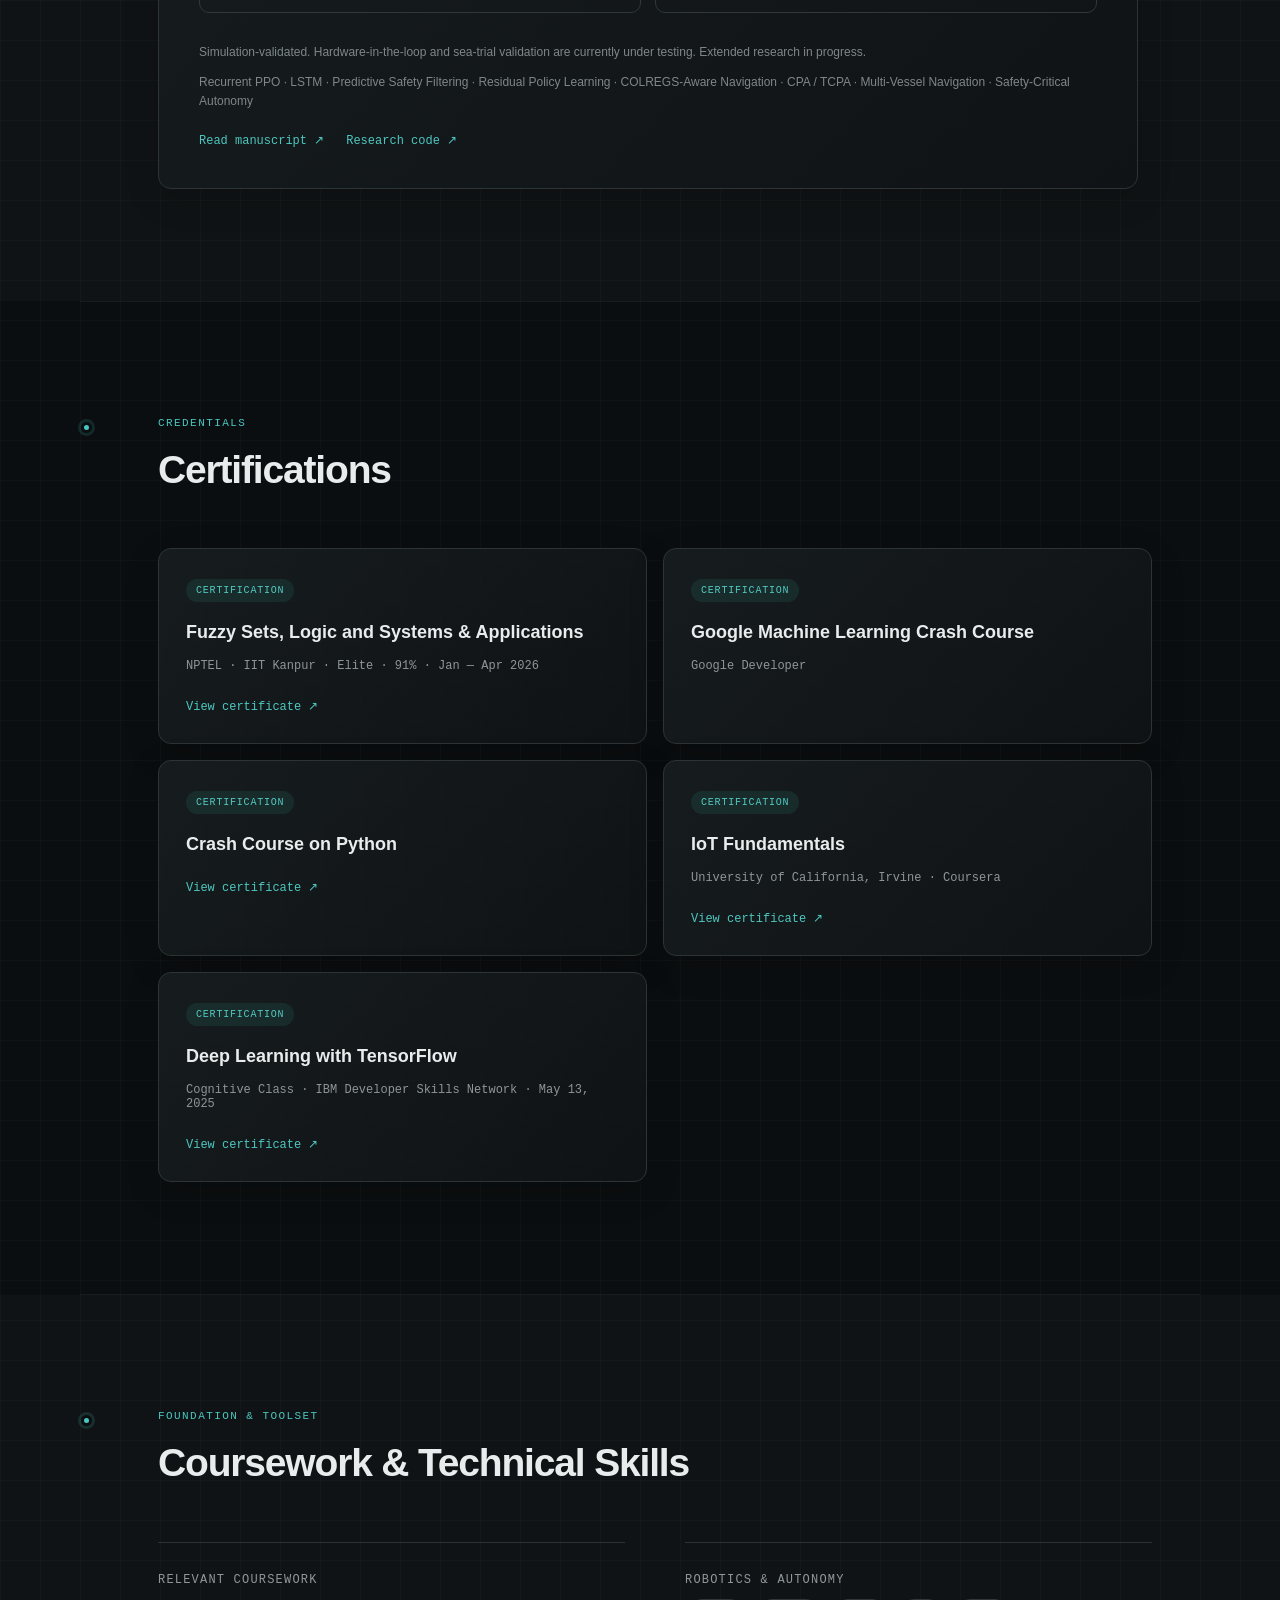
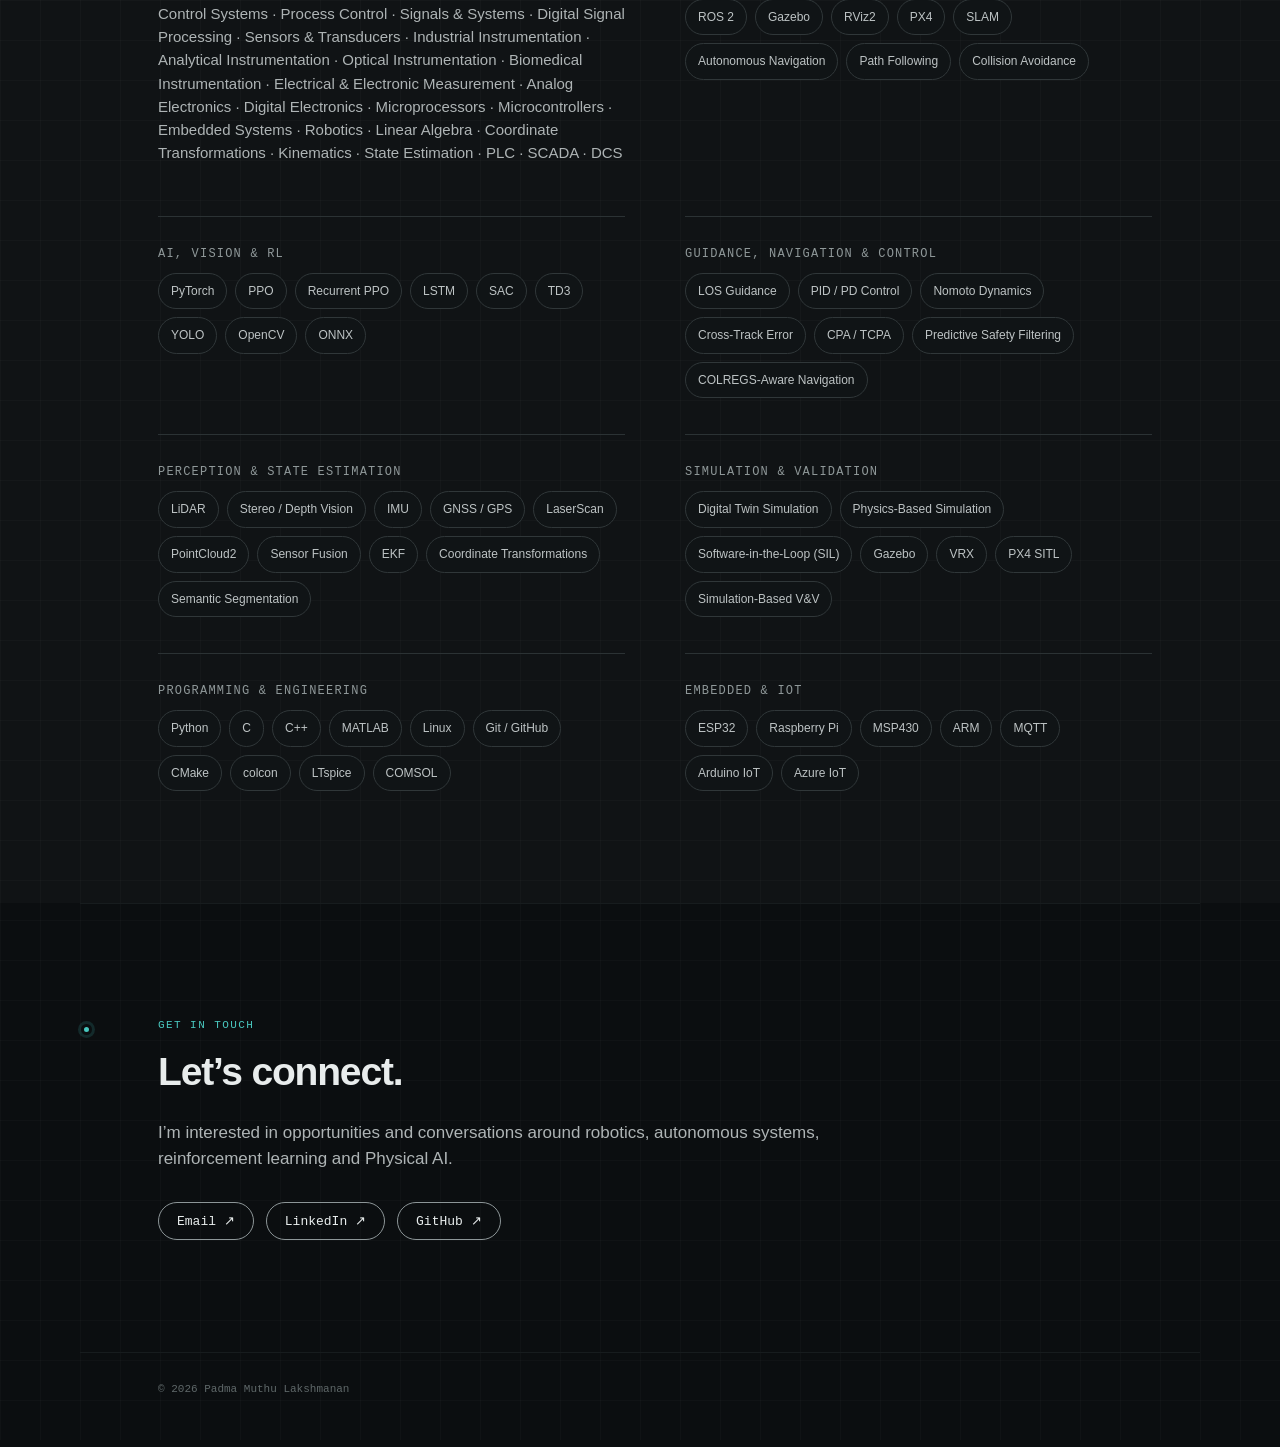
==== commit 3410978d: "Add files via upload" ====
--- a/index.html
+++ b/index.html
@@ -29,7 +29,7 @@
     <h1>Padma Muthu<br><span>Lakshmanan</span></h1>
     <p class="hero-fields">Control. Perception. Learning.</p>
     <p class="lead">I’m a final-year Instrumentation &amp; Control Engineering student at <strong>National Institute of Technology, Tiruchirappalli</strong>, interested in how machines sense, understand, decide, act and learn through feedback.</p>
-    <p class="lead muted">My work explores that loop through guidance, navigation &amp; control (GNC), autonomous navigation, sensor fusion, computer vision, reinforcement learning and simulation-based validation.</p>
+    <p class="lead muted">My work explores that loop through guidance and autonomous navigation, control systems, sensor fusion, computer vision, reinforcement learning and simulation-based validation.</p>
     <div class="hero-actions">
       <a href="https://www.linkedin.com/in/padma-muthu-lakshmanan-48a4aa2b0" target="_blank" rel="noreferrer">LinkedIn ↗</a>
       <a href="https://github.com/Padma1320" target="_blank" rel="noreferrer">GitHub ↗</a>
@@ -69,12 +69,14 @@
       <h3>Autonomous Surface Vehicle — Robotics &amp; Reinforcement Learning Intern</h3>
       <p class="sub">Seaconvoy Systems Engineering Pvt. Ltd. · Chennai</p>
       <ul>
-        <li>Configured and validated a physics-based digital-twin simulation of Seaconvoy’s NAVIS ASV in ROS 2 / Gazebo / VRX, integrating the vessel model with its autonomous navigation and control workflow.</li>
-        <li>Developed GNC functionality including GPS waypoint navigation, IMU-based heading estimation, Line-of-Sight (LOS) guidance, path following, and thruster/rudder control.</li>
-        <li>Integrated LiDAR and ZED2i stereo perception with RViz2 visualization.</li>
-        <li>Developed and evaluated SAC and TD3 controllers across multiple path geometries and disturbance conditions; both achieved 10/10 successful nominal trials, with SAC producing lower mean cross-track error.</li>
+        <li>Configured and validated a physics-based digital-twin simulation of Seaconvoy’s NAVIS ASV in ROS 2 / Gazebo / VRX, integrating the vessel’s STL geometry with simulated dynamics, sensors and control interfaces for autonomous navigation development.</li>
+        <li>Developed classical GNC functionality including GPS waypoint navigation, IMU-based heading estimation, Line-of-Sight (LOS) guidance, path following, and thruster/rudder control.</li>
+        <li>Integrated LiDAR and ZED2i stereo perception with ROS 2 and RViz2 for environmental sensing and autonomous-navigation development.</li>
+        <li>Developed and evaluated reinforcement-learning-based guidance and navigation using SAC and TD3 with MLP policies across multiple path geometries and disturbance conditions; both achieved 10/10 successful nominal trials, with SAC producing lower mean cross-track error.</li>
+        <li>Extended the autonomous navigation framework to collision avoidance with static and dynamic obstacles, establishing the technical foundation for subsequent research in safety-aware multi-vessel autonomous navigation.</li>
       </ul>
-      <p class="fine">Digital Twin Simulation · Software-in-the-Loop (SIL) · ROS 2 · Gazebo / VRX · GNC · LOS Guidance · LiDAR · Stereo Vision · SAC · TD3 · Simulation V&amp;V</p>
+      <p><a href="#publications">View related research →</a></p>
+      <p class="fine">Digital Twin Simulation · Software-in-the-Loop (SIL) · ROS 2 · Gazebo / VRX · GNC · LOS Guidance · LiDAR · Stereo Vision · SAC · TD3 · Collision Avoidance · Simulation V&amp;V</p>
       <div class="text-links"><a href="https://github.com/Padma1320/Autonomous-surface-vehicle-in-VRX-internship-" target="_blank">View code ↗</a><a href="seaconvoy-internship-certificate.pdf" target="_blank">Certificate ↗</a></div>
     </div>
   </article>
@@ -86,7 +88,7 @@
   <div class="project-grid">
     <article class="project-card featured">
       <div class="media"><video controls playsinline preload="metadata" poster="geonav-poster.jpg"><source src="geonav-demo.mp4" type="video/mp4"></video></div>
-      <div class="project-body"><p class="project-type">IN DEVELOPMENT · AUTONOMOUS NAVIGATION</p><h3>GeoNav-AI</h3>
+      <div class="project-body"><p class="project-type">GEOSPATIAL AI · AUTONOMOUS UAV NAVIGATION</p><h3>GeoNav-AI</h3>
       <p>Geospatial-intelligence and autonomous UAV navigation stack in ROS 2 and PX4. A U-Net with a ResNet-34 encoder performs nine-class semantic terrain segmentation from OpenEarthMap aerial imagery and supports safer landing-region selection using terrain class, semantic confidence and spatial clearance.</p>
       <p>The selected region becomes a ROS 2 navigation goal integrated with LiDAR perception, occupancy mapping, EKF state estimation, A* planning and PX4 closed-loop mission execution. The architecture shares core perception → estimation → planning → control building blocks with autonomous-vehicle and ADAS stacks, implemented here on a UAV simulation platform.</p>
       <div class="project-footer"><span>ROS 2 · PX4 · Gazebo SITL · Autonomous Navigation · Geospatial AI · Semantic Segmentation · U-Net · ResNet-34 · LiDAR · Sensor Fusion · EKF · Occupancy Mapping · A* Path Planning</span><a href="https://github.com/Padma1320/geonavigation-for-aerial-drone" target="_blank">GitHub ↗</a></div></div>
@@ -101,9 +103,9 @@
 
     <article class="project-card">
       <div class="media ev-media"><img src="ev-hardware.png" alt="EV battery monitoring hardware"><img src="ev-fsm.png" alt="Battery safety FSM"></div>
-      <div class="project-body"><p class="project-type">EMBEDDED SYSTEMS · FACULTY-GUIDED · AUG — NOV 2025</p><h3>EV Battery Safety Monitoring</h3>
-      <p>ESP32-S3 battery monitoring and fault-response architecture using voltage, current and temperature sensing. A local finite-state machine keeps safety decisions at the edge with sub-100 ms local fault response. Evaluated 13 scenarios spanning real-time overcharge simulation and synthetic fault injection.</p>
-      <div class="project-footer"><span>ESP32-S3 · Sensors · FSM · Arduino IoT</span><a href="ev-battery-report.pdf" target="_blank">View report ↗</a></div></div>
+      <div class="project-body"><p class="project-type">EMBEDDED SYSTEMS · FACULTY-GUIDED · AUG — NOV 2025</p><h3>IoT-Based EV Battery Monitoring</h3>
+      <p>ESP32-S3-based EV battery monitoring and fault-response system integrating voltage, current and temperature sensing with IoT telemetry. A local finite-state machine enables sub-100 ms edge fault response. Evaluated across 13 scenarios spanning real-time overcharge simulation and synthetic fault injection.</p>
+      <div class="project-footer"><span>ESP32-S3 · Voltage / Current / Temperature Sensing · FSM · Edge Fault Detection · Arduino IoT Cloud · IoT Telemetry</span><a href="ev-battery-report.pdf" target="_blank">View report ↗</a></div></div>
     </article>
   </div>
 </section>
@@ -114,7 +116,7 @@
   <article class="card research-card">
     <div class="status">UNDER REVIEW · IEEE ICRA 2027</div>
     <h3>Progress-Aware Predictive Safety Filtering for Hierarchical Recurrent Reinforcement Learning in Multi-Vessel ASV Navigation</h3>
-    <p>Research extending my ASV work toward safe reinforcement-learning-based autonomous navigation in multi-vessel environments, combining recurrent steering and speed PPO policies, a joint residual policy, receding-horizon predictive safety filtering and progress-aware selection among already-admissible actions.</p>
+    <p>Building on the autonomous navigation and collision-avoidance work developed during my ASV internship, this research investigates safety-aware multi-vessel navigation using recurrent reinforcement learning and predictive safety intervention. The framework combines recurrent steering and speed PPO policies, a joint residual policy, receding-horizon predictive safety filtering and progress-aware selection among already-admissible actions.</p>
     <div class="results">
       <div><strong>87 / 90</strong><span>successful trials across the seven-family validation suite</span></div>
       <div><strong>14 / 14</strong><span>full-method successes in the controlled comparison</span></div>
@@ -156,9 +158,9 @@
   <span class="timeline-dot"></span>
   <p class="eyebrow">GET IN TOUCH</p><h2>Let’s connect.</h2>
   <p>I’m interested in opportunities and conversations around robotics, autonomous systems, reinforcement learning and Physical AI.</p>
-  <div class="hero-actions"><a href="mailto:pmlinterset@gmail.com">Email ↗</a><a href="https://www.linkedin.com/in/padma-muthu-lakshmanan-48a4aa2b0" target="_blank">LinkedIn ↗</a><a href="https://github.com/Padma1320" target="_blank">GitHub ↗</a><a href="tel:+919025689693">+91 90256 89693</a></div>
+  <div class="hero-actions"><a href="mailto:pmlinterset@gmail.com">Email ↗</a><a href="https://www.linkedin.com/in/padma-muthu-lakshmanan-48a4aa2b0" target="_blank">LinkedIn ↗</a><a href="https://github.com/Padma1320" target="_blank">GitHub ↗</a></div>
 </section>
 </main>
 <footer>© 2026 Padma Muthu Lakshmanan</footer>
 <script src="script.js"></script>
-</body></html>
+</body></html>
